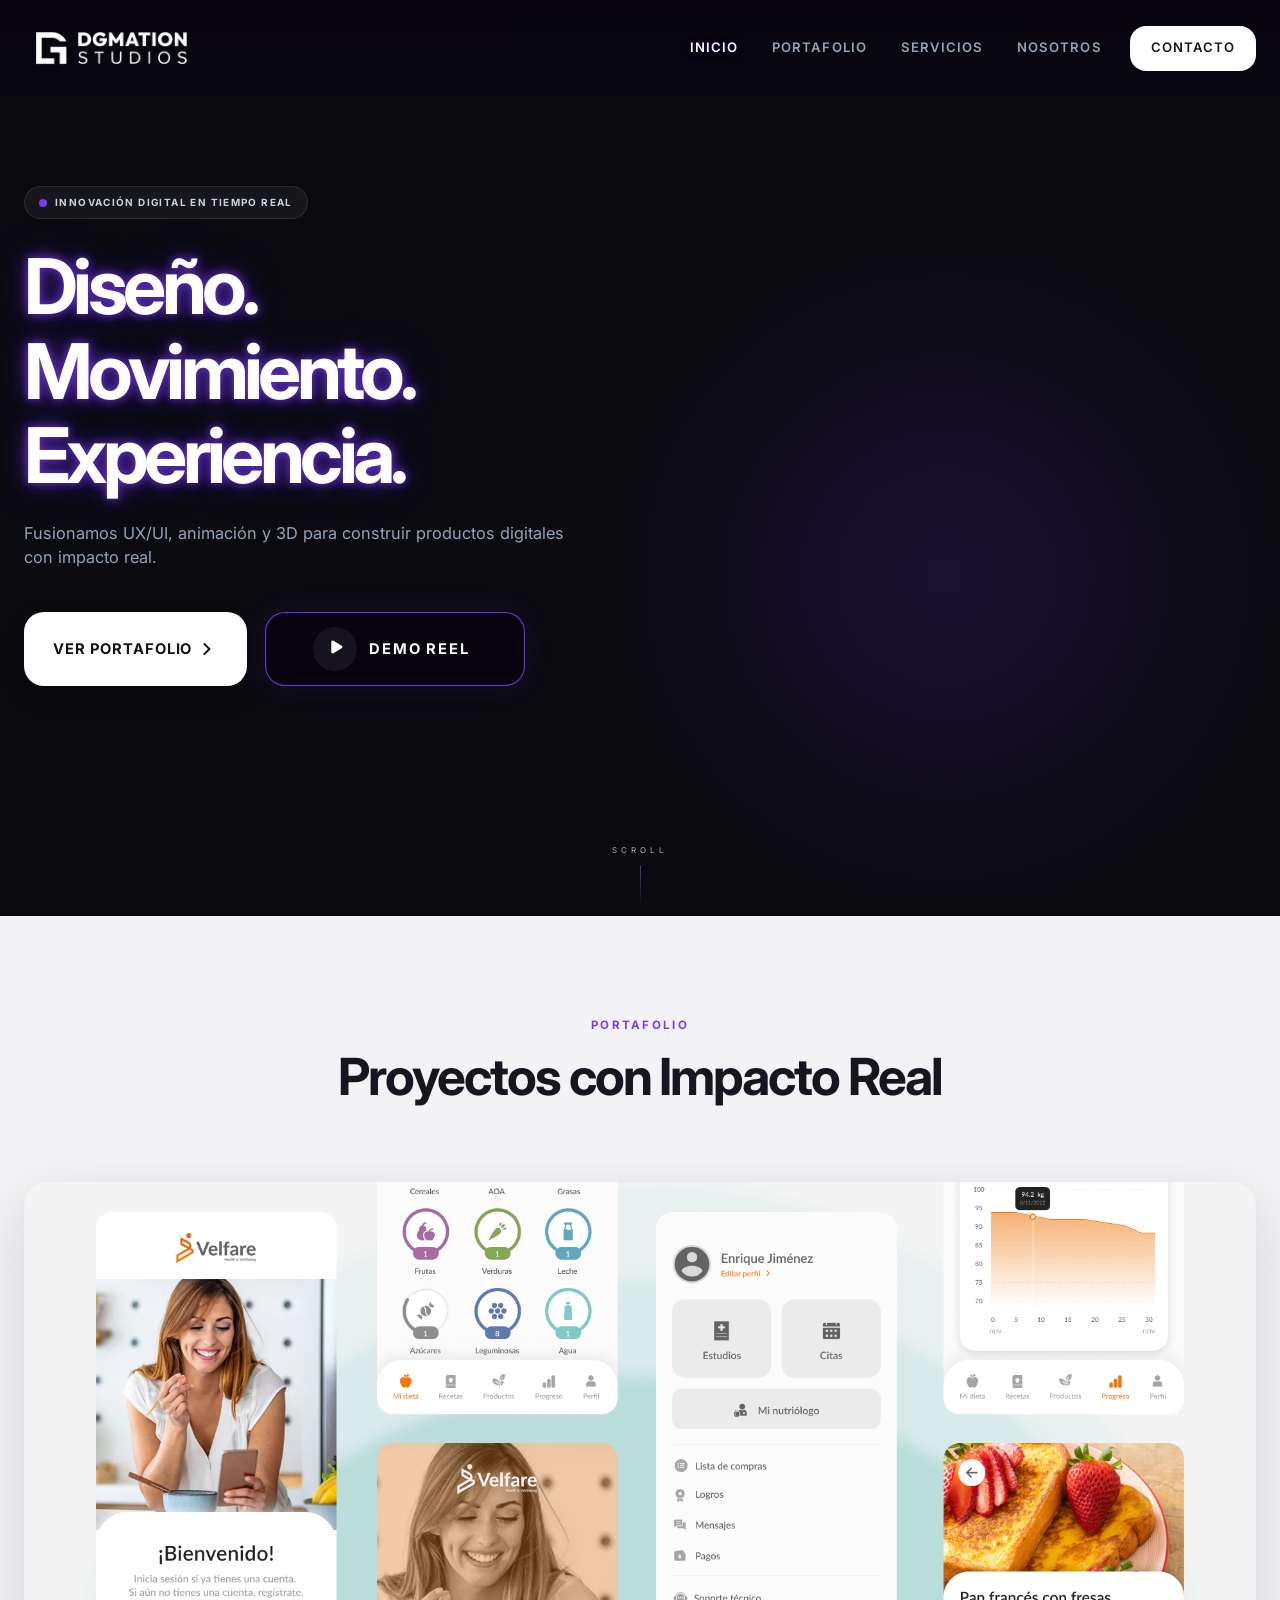
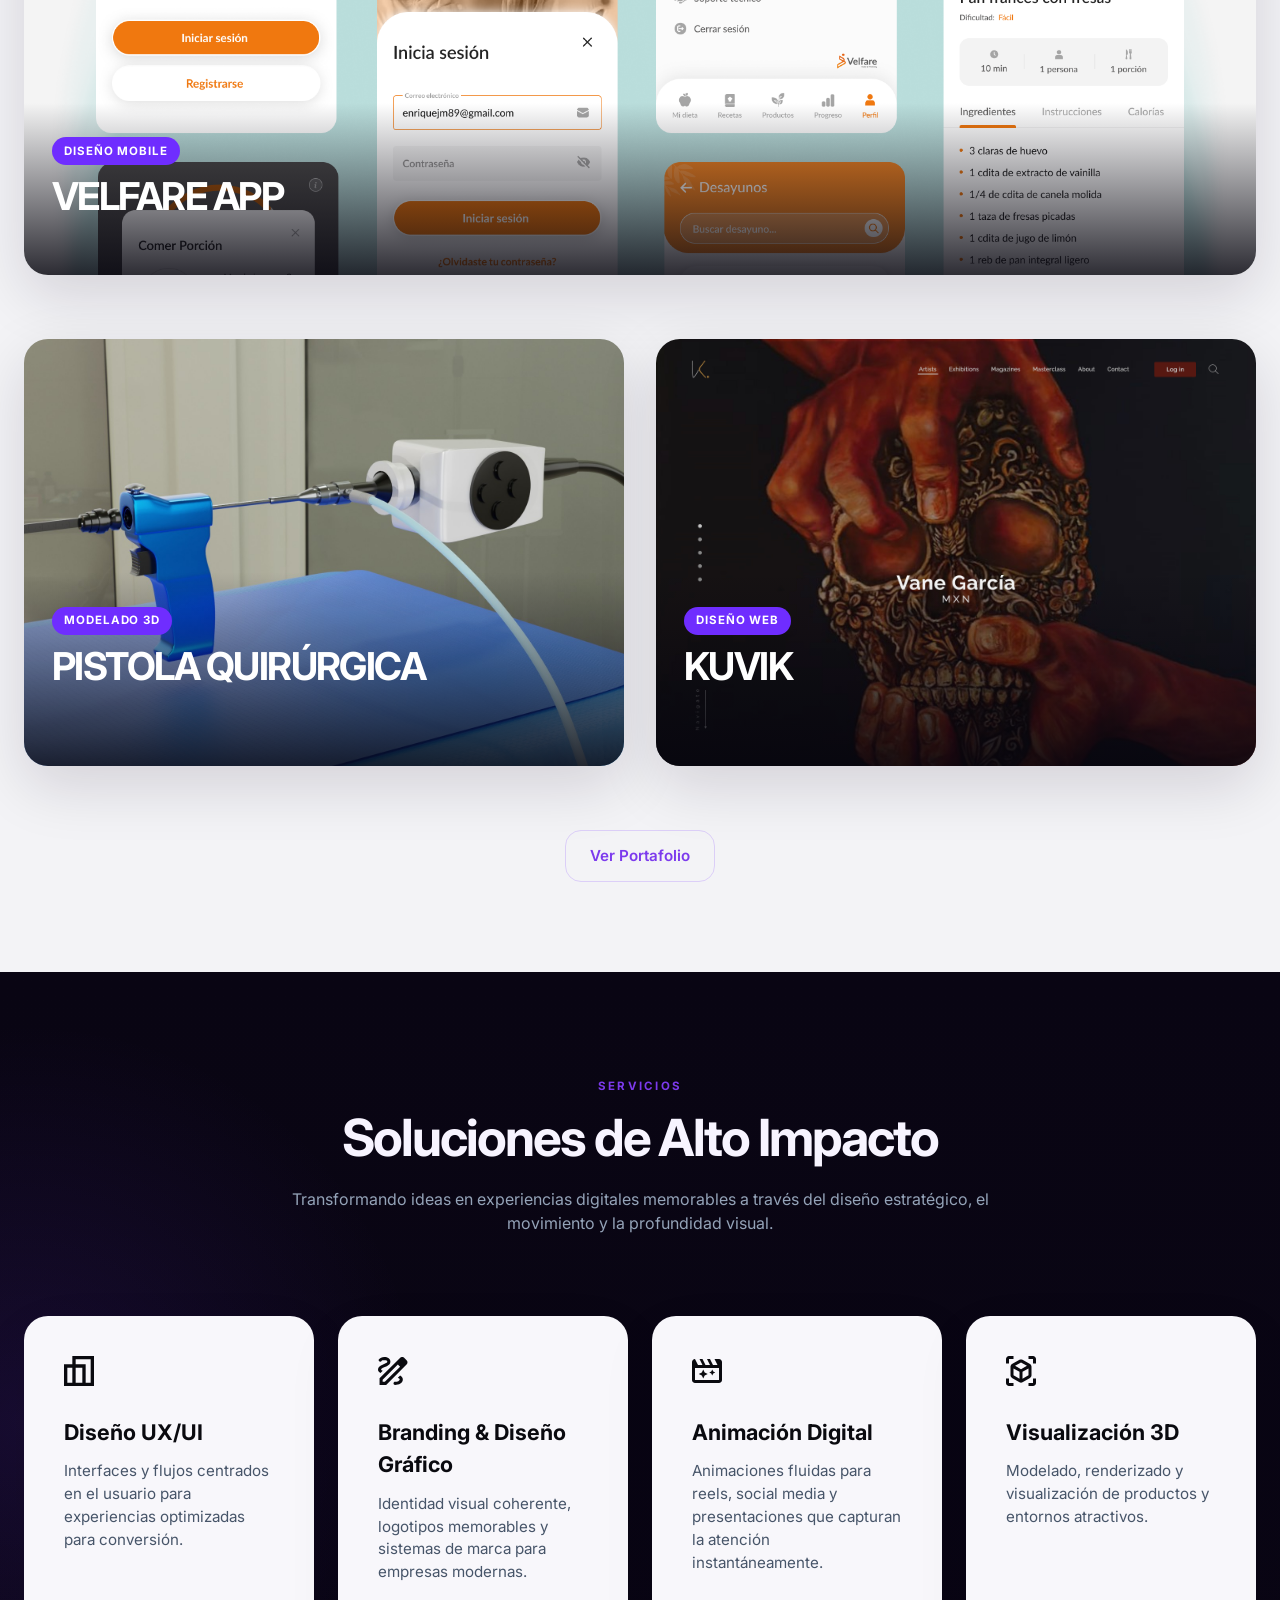
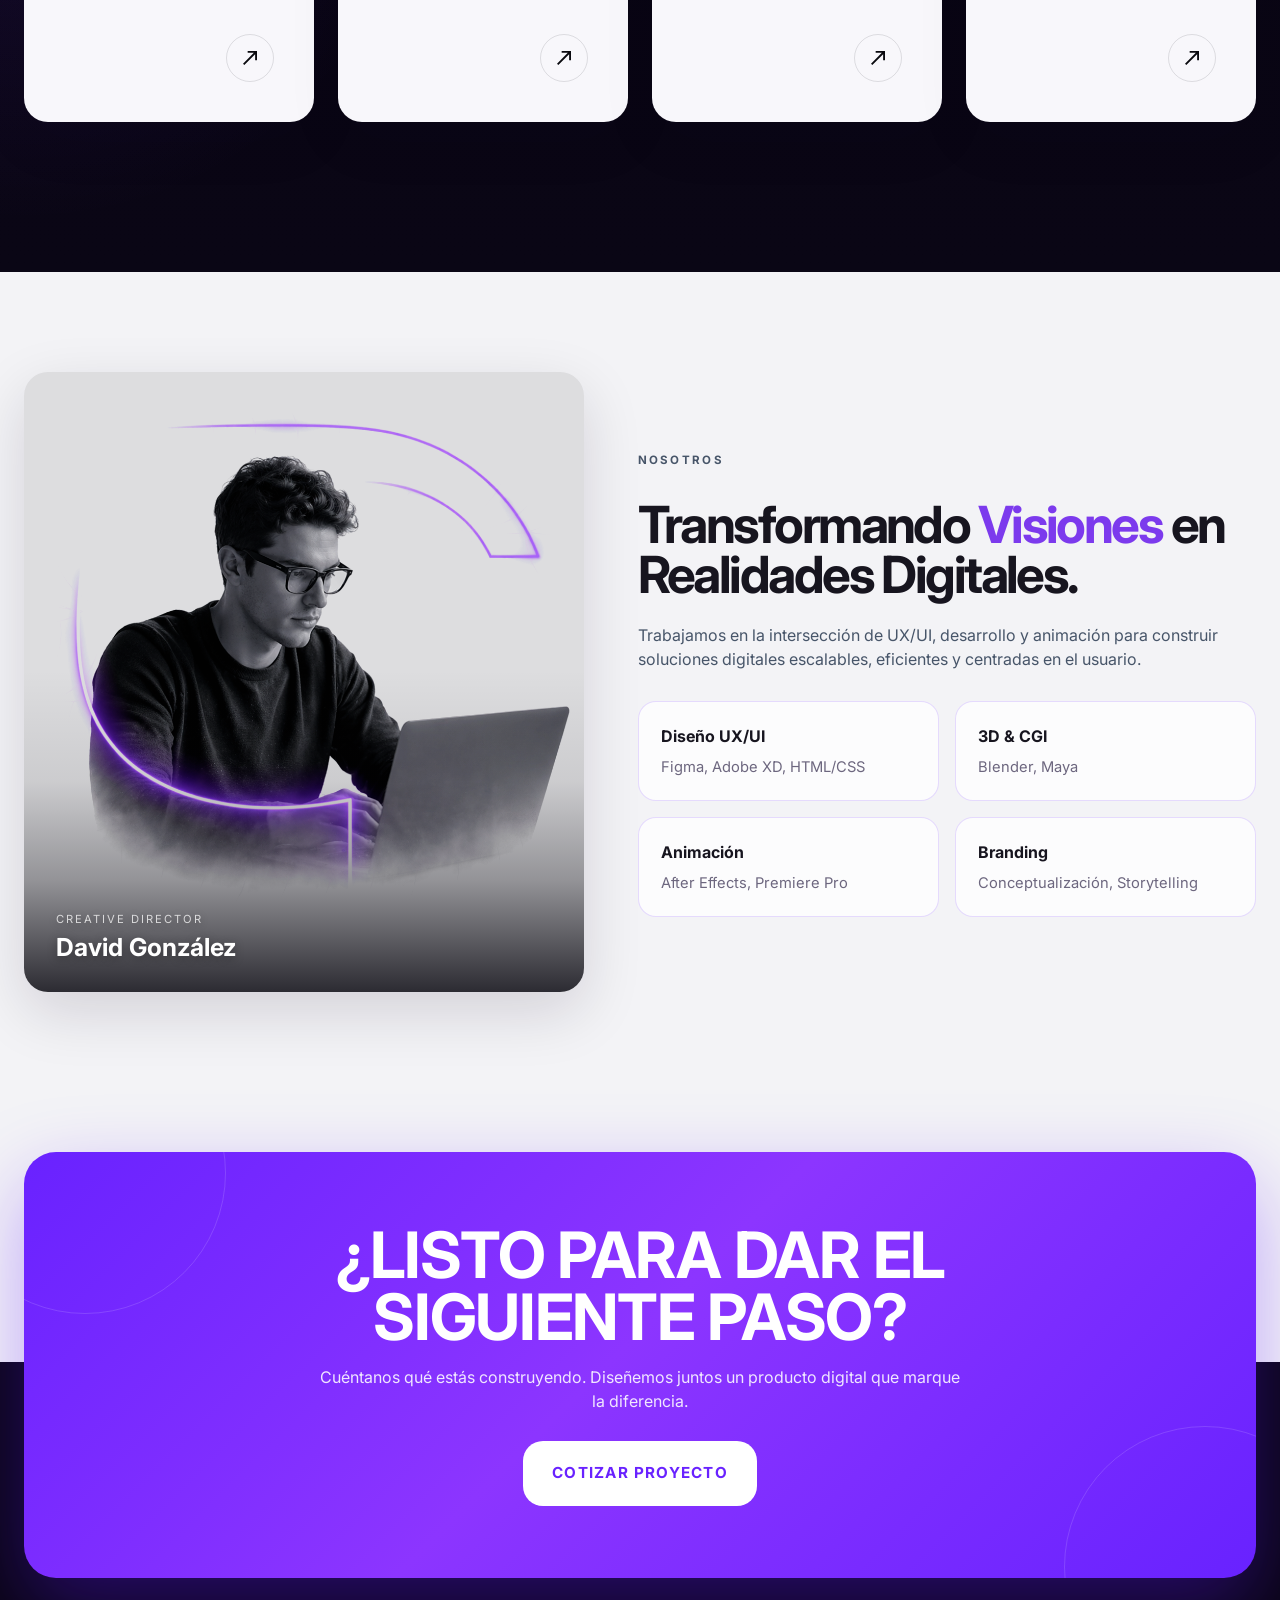
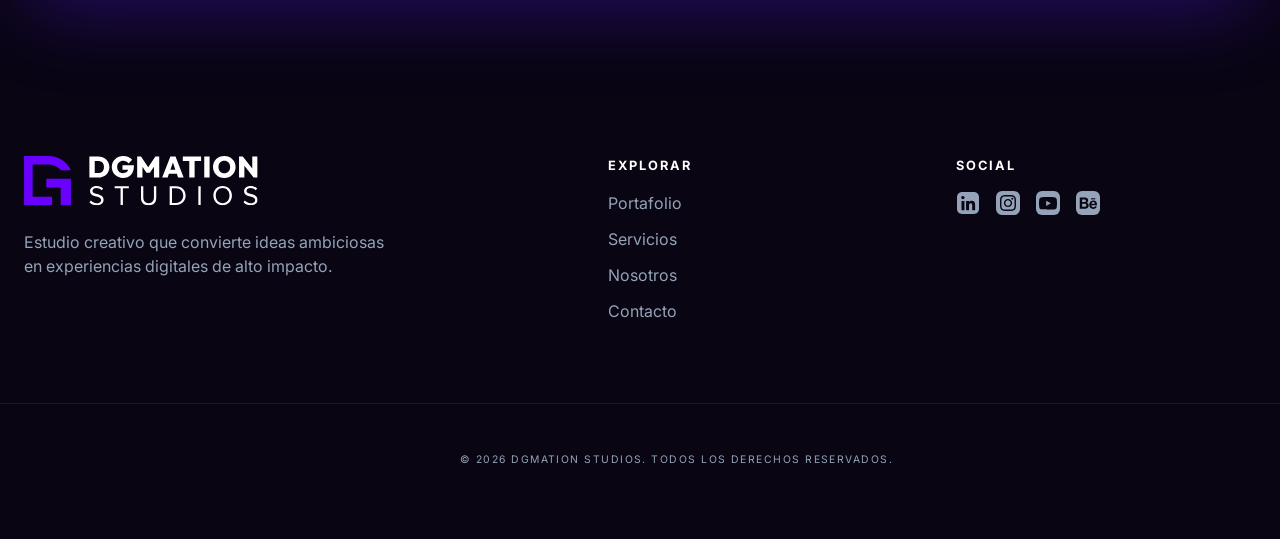
==== index.html @ b5212ab1 "feat: contact modal UI first version" ====
<!doctype html>
<html lang="es">
  <head>
    <meta charset="UTF-8" />
    <meta name="viewport" content="width=device-width, initial-scale=1.0" />
    <title>DGMATION STUDIOS | UX/UI, 3D & Experiencias Digitales</title>

    <meta
      name="description"
      content="Estudio creativo especializado en UX/UI, animación y 3D. Creamos experiencias digitales con impacto real."
    />

    <meta property="og:title" content="DGMATION STUDIOS" />
    <meta
      property="og:description"
      content="Diseño UX/UI, animación y 3D para productos digitales."
    />
    <meta
      property="og:image"
      content="https://dgmation.design/assets/images/preview.jpg"
    />
    <meta property="og:url" content="https://dgmation.design" />
    <meta property="og:type" content="website" />
    <link rel="preconnect" href="https://fonts.googleapis.com" />
    <link rel="preconnect" href="https://fonts.gstatic.com" crossorigin />
    <link
      href="https://fonts.googleapis.com/css2?family=Inter:wght@400;500;600;700;800&display=swap"
      rel="stylesheet"
    />
    <link rel="icon" type="image/png" href="/assets/images/favicon.png" />
    <link rel="stylesheet" href="css/styles.css" />
  </head>
  <body>
    <header class="header">
      <div class="container navbar">
        <a href="index.html#hero" class="logo">
          <img src="assets/images/logo-white.png" alt="Logo dgmationstudios" />
        </a>

        <button
          class="menu-toggle"
          type="button"
          aria-label="Abrir menú"
          aria-expanded="false"
          aria-controls="mobile-menu"
        >
          <span></span>
          <span></span>
          <span></span>
        </button>

        <div class="nav-group" id="mobile-menu">
          <nav class="nav">
            <a href="index.html#hero" aria-current="page">Inicio</a>
            <a href="portfolio.html">Portafolio</a>
            <a href="index.html#services">Servicios</a>
            <a href="index.html#about">Nosotros</a>
          </nav>

          <a href="#contactModal" class="btn btn-light nav-contact js-open-contact">Contacto</a>
        </div>
      </div>
    </header>

    <main>
      <section class="hero" id="hero">
        <div class="container hero-grid">
          <div class="hero-content">
            <p class="eyebrow">Innovación digital en tiempo real</p>
            <h1 class="hero-title">
              <span class="hero-title-line">Diseño.</span>
              <span class="hero-title-line">Movimiento.</span>
              <span class="hero-title-line">Experiencia.</span>
            </h1>
            <p class="hero-description">
              Fusionamos UX/UI, animación y 3D para construir productos
              digitales con impacto real.
            </p>

            <div class="hero-actions">
              <a href="portfolio.html" class="btn hero-btn hero-btn-primary">
                <span class="hero-btn-text">Ver Portafolio</span>
                <span class="hero-btn-icon hero-btn-arrow" aria-hidden="true">
                  <svg xmlns="http://www.w3.org/2000/svg" width="24" height="24" viewBox="0 0 24 24" fill="none">
                    <path fill-rule="evenodd" clip-rule="evenodd" d="M16.1569 12.711L10.4999 18.368L9.08594 16.954L14.0359 12.004L9.08594 7.05401L10.4999 5.64001L16.1569 11.297C16.3444 11.4845 16.4497 11.7389 16.4497 12.004C16.4497 12.2692 16.3444 12.5235 16.1569 12.711Z" fill="black"/>
                  </svg>
                </span>
                <!--<span class="hero-btn-icon hero-btn-arrow" aria-hidden="true">
                  <svg xmlns="http://www.w3.org/2000/svg" width="14" height="14" viewBox="0 0 14 14" fill="none">
                    <path d="M10.1458 7.5H0V5.83333H10.1458L5.47917 1.16667L6.66667 0L13.3333 6.66667L6.66667 13.3333L5.47917 12.1667L10.1458 7.5Z" fill="#0C0819"/>
                  </svg>
                </span>-->
              </a>

              <a
                href="#showreel"
                class="btn hero-btn hero-btn-showreel"
                id="openShowreel"
              >
                <span class="hero-btn-play" aria-hidden="true">
                  <span class="play-icon">
                    <svg
                      xmlns="http://www.w3.org/2000/svg"
                      width="20"
                      height="20"
                      viewBox="0 0 20 20"
                      fill="none"
                    >
                      <path
                        d="M6.66675 5L15.0001 10L6.66675 15V5Z"
                        fill="white"
                        stroke="white"
                        stroke-width="2.78662"
                        stroke-linecap="round"
                        stroke-linejoin="round"
                      />
                    </svg>
                  </span>
                </span>
                <span class="hero-btn-text">Demo Reel</span>
              </a>
            </div>
          </div>

          <div class="hero-visual">
            <div class="hero-media-frame">
              <video
                class="hero-video"
                autoplay
                muted
                loop
                playsinline
                preload="metadata"
              >
                <source src="assets/videos/hero_video.mp4" type="video/mp4" />
                Tu navegador no soporta video HTML5.
              </video>
            </div>
          </div>
        </div>
        <div class="hero-scroll">
          <span class="hero-scroll-text">Scroll</span>
          <span class="hero-scroll-line"></span>
        </div>
      </section>

      <section class="portfolio" id="portfolio">
        <div class="container">
          <div class="section-heading section-heading-center">
            <p class="section-label">Portafolio</p>
            <h2>Proyectos con Impacto Real</h2>
          </div>

          <div class="portfolio-grid">
            <article class="project-card project-card-large">
              <img
                src="assets/images/velfare-image.png"
                alt="Rediseño de portal corporativo"
              />
              <div class="project-overlay">
                <p class="project-tag">Diseño Mobile</p>
                <h3>Velfare App</h3>
                <p class="project-description">
                  Aplicación enfocada en nutrición personalizada con experiencia
                  intuitiva y visual.
                </p>
              </div>
            </article>

            <article class="project-card">
              <img
                src="assets/images/pistola-image.jpg"
                alt="Identity Luxury Apps"
              />
              <div class="project-overlay">
                <p class="project-tag">Modelado 3D</p>
                <h3>Pistola Quirúrgica</h3>
                <p class="project-description">
                  Modelado 3D de dispositivo médico orientado a simulación,
                  visualización y comunicación técnica dentro del sector salud.
                </p>
              </div>
            </article>

            <article class="project-card">
              <img
                src="assets/images/kuvik-image.jpg"
                alt="SaaS Dashboard V2"
              />
              <div class="project-overlay">
                <p class="project-tag">Diseño Web</p>
                <h3>Kuvik</h3>
                <p class="project-description">
                  Sitio web diseñado para exhibir y comercializar arte digital,
                  con una experiencia enfocada en la exploración visual.
                </p>
              </div>
            </article>
          </div>

          <div class="section-cta">
            <a href="portfolio.html" class="btn btn-outline-light">Ver Portafolio</a>
          </div>
        </div>
      </section>

      <section class="services" id="services">
        <div class="container">
          <div class="section-heading section-heading-center services-heading">
            <p class="section-label">Servicios</p>
            <h2>Soluciones de Alto Impacto</h2>
            <p>
              Transformando ideas en experiencias digitales memorables a través
              del diseño estratégico, el movimiento y la profundidad visual.
            </p>
          </div>

          <div class="services-grid">
            <article class="service-card">
              <div class="service-icon">
                <svg
                  xmlns="http://www.w3.org/2000/svg"
                  width="27"
                  height="27"
                  viewBox="0 0 27 27"
                  fill="none"
                >
                  <path
                    d="M0 27V7.5H7.5V0H27V27H0V27M19.5 24H24V3H10.5V7.5H19.5V24V24M10.5 24H16.5V10.5H10.5V24V24M3 24H7.5V10.5H3V24V24M19.5 7.5V7.5V7.5V7.5V10.5V10.5V10.5V10.5V10.5V10.5V10.5V10.5V7.5V7.5V7.5V7.5M7.5 10.5V10.5V10.5V10.5V10.5V10.5M16.5 10.5V10.5V10.5V10.5V10.5V10.5M19.5 7.5V7.5V7.5V7.5V7.5V7.5V7.5V7.5"
                    fill="#0A0A0F"
                  />
                </svg>
              </div>
              <h3>Diseño UX/UI</h3>
              <p>
                Interfaces y flujos centrados en el usuario para experiencias
                optimizadas para conversión.
              </p>
              <a href="#contactModal" class="service-link js-open-contact" aria-label="Cotizar este servicio">
                <svg
                  xmlns="http://www.w3.org/2000/svg"
                  width="14"
                  height="14"
                  viewBox="0 0 15 15"
                  fill="none"
                >
                  <path
                    d="M1.4 15L0 13.6L11.6 2H5V0H15V10H13V3.4L1.4 15Z"
                    fill="#0A0A0F"
                  />
                </svg>
              </a>
            </article>

            <article class="service-card">
              <div class="service-icon">
                <svg
                  xmlns="http://www.w3.org/2000/svg"
                  width="28"
                  height="26"
                  viewBox="0 0 29 27"
                  fill="none"
                >
                  <path
                    d="M1.5 27V20.625L21.2625 0.9C21.5625 0.6 21.9 0.375 22.275 0.225C22.65 0.075 23.025 0 23.4 0C23.8 0 24.1813 0.075 24.5438 0.225C24.9063 0.375 25.225 0.6 25.5 0.9L27.6 3C27.9 3.275 28.125 3.59375 28.275 3.95625C28.425 4.31875 28.5 4.7 28.5 5.1C28.5 5.475 28.425 5.85 28.275 6.225C28.125 6.6 27.9 6.9375 27.6 7.2375L7.875 27H1.5V27M4.5 24H6.6L21.3375 9.3L20.2875 8.2125L19.2 7.1625L4.5 21.9V24V24M25.5 5.1375V5.1375L23.3625 3V3L25.5 5.1375V5.1375M20.2875 8.2125L19.2 7.1625V7.1625L21.3375 9.3V9.3L20.2875 8.2125V8.2125M16.5 27C18.35 27 20.0625 26.5375 21.6375 25.6125C23.2125 24.6875 24 23.4 24 21.75C24 20.85 23.7625 20.075 23.2875 19.425C22.8125 18.775 22.175 18.2125 21.375 17.7375L19.1625 19.95C19.7375 20.2 20.1875 20.475 20.5125 20.775C20.8375 21.075 21 21.4 21 21.75C21 22.325 20.5438 22.8437 19.6313 23.3062C18.7188 23.7687 17.675 24 16.5 24C16.075 24 15.7187 24.1437 15.4312 24.4312C15.1437 24.7187 15 25.075 15 25.5C15 25.925 15.1437 26.2813 15.4312 26.5688C15.7187 26.8563 16.075 27 16.5 27V27M2.3625 15.525L4.6125 13.275C4.1125 13.075 3.71875 12.8688 3.43125 12.6562C3.14375 12.4437 3 12.225 3 12C3 11.7 3.225 11.4 3.675 11.1C4.125 10.8 5.075 10.3375 6.525 9.7125C8.725 8.7625 10.1875 7.9 10.9125 7.125C11.6375 6.35 12 5.475 12 4.5C12 3.125 11.45 2.03125 10.35 1.21875C9.25 0.40625 7.8 0 6 0C4.875 0 3.86875 0.2 2.98125 0.6C2.09375 1 1.4125 1.4875 0.9375 2.0625C0.6625 2.3875 0.55 2.75 0.6 3.15C0.65 3.55 0.8375 3.875 1.1625 4.125C1.4875 4.4 1.85 4.5125 2.25 4.4625C2.65 4.4125 2.9875 4.25 3.2625 3.975C3.6125 3.625 4 3.375 4.425 3.225C4.85 3.075 5.375 3 6 3C7.025 3 7.78125 3.15 8.26875 3.45C8.75625 3.75 9 4.1 9 4.5C9 4.85 8.78125 5.16875 8.34375 5.45625C7.90625 5.74375 6.9 6.25 5.325 6.975C3.325 7.85 1.9375 8.64375 1.1625 9.35625C0.3875 10.0687 0 10.95 0 12C0 12.8 0.2125 13.4812 0.6375 14.0437C1.0625 14.6062 1.6375 15.1 2.3625 15.525V15.525"
                    fill="#0A0A0F"
                  />
                </svg>
              </div>
              <h3>Branding & Diseño Gráfico</h3>
              <p>
                Identidad visual coherente, logotipos memorables y sistemas de
                marca para empresas modernas.
              </p>
              <a href="#contactModal" class="service-link js-open-contact" aria-label="Cotizar este servicio">
                <svg
                  xmlns="http://www.w3.org/2000/svg"
                  width="14"
                  height="14"
                  viewBox="0 0 15 15"
                  fill="none"
                >
                  <path
                    d="M1.4 15L0 13.6L11.6 2H5V0H15V10H13V3.4L1.4 15Z"
                    fill="#0A0A0F"
                  />
                </svg>
              </a>
            </article>

            <article class="service-card">
              <div class="service-icon">
                <svg
                  xmlns="http://www.w3.org/2000/svg"
                  width="30"
                  height="24"
                  viewBox="0 0 30 24"
                  fill="none"
                >
                  <path
                    d="M11.25 10.5L9.825 13.575L6.75 15L9.825 16.425L11.25 19.5L12.675 16.425L15.75 15L12.675 13.575L11.25 10.5V10.5M20.25 10.5L19.275 12.525L17.25 13.5L19.275 14.475L20.25 16.5L21.225 14.475L23.25 13.5L21.225 12.525L20.25 10.5V10.5M3 0L6 6H10.5L7.5 0H10.5L13.5 6H18L15 0H18L21 6H25.5L22.5 0H27C27.825 0 28.5312 0.29375 29.1187 0.88125C29.7062 1.46875 30 2.175 30 3V21C30 21.825 29.7062 22.5312 29.1187 23.1187C28.5312 23.7062 27.825 24 27 24H3C2.175 24 1.46875 23.7062 0.88125 23.1187C0.29375 22.5312 0 21.825 0 21V3C0 2.175 0.29375 1.46875 0.88125 0.88125C1.46875 0.29375 2.175 0 3 0V0V0M3 9V21V21V21H27V21V21V9H3V9M3 9V9V21V21V21V21V21V21V9V9"
                    fill="#0A0A0F"
                  />
                </svg>
              </div>
              <h3>Animación Digital</h3>
              <p>
                Animaciones fluidas para reels, social media y presentaciones
                que capturan la atención instantáneamente.
              </p>
              <a href="#contactModal" class="service-link js-open-contact" aria-label="Cotizar este servicio">
                <svg
                  xmlns="http://www.w3.org/2000/svg"
                  width="14"
                  height="14"
                  viewBox="0 0 15 15"
                  fill="none"
                >
                  <path
                    d="M1.4 15L0 13.6L11.6 2H5V0H15V10H13V3.4L1.4 15Z"
                    fill="#0A0A0F"
                  />
                </svg>
              </a>
            </article>

            <article class="service-card">
              <div class="service-icon">
                <svg
                  xmlns="http://www.w3.org/2000/svg"
                  width="30"
                  height="30"
                  viewBox="0 0 30 30"
                  fill="none"
                >
                  <path
                    d="M13.5 26.2125L6 21.9C5.525 21.625 5.15625 21.2625 4.89375 20.8125C4.63125 20.3625 4.5 19.8625 4.5 19.3125V10.6875C4.5 10.1375 4.63125 9.6375 4.89375 9.1875C5.15625 8.7375 5.525 8.375 6 8.1L13.5 3.7875C13.975 3.5125 14.475 3.375 15 3.375C15.525 3.375 16.025 3.5125 16.5 3.7875L24 8.1C24.475 8.375 24.8438 8.7375 25.1063 9.1875C25.3688 9.6375 25.5 10.1375 25.5 10.6875V19.3125C25.5 19.8625 25.3688 20.3625 25.1063 20.8125C24.8438 21.2625 24.475 21.625 24 21.9L16.5 26.2125C16.025 26.4875 15.525 26.625 15 26.625C14.475 26.625 13.975 26.4875 13.5 26.2125V26.2125M13.5 22.7625V15.8625L7.5 12.375V19.3125V19.3125V19.3125L13.5 22.7625V22.7625M16.5 22.7625L22.5 19.3125V19.3125V19.3125V12.375L16.5 15.8625V22.7625V22.7625M0 7.5V3C0 2.175 0.29375 1.46875 0.88125 0.88125C1.46875 0.29375 2.175 0 3 0H7.5V3H3V3V3V7.5H0V7.5M7.5 30H3C2.175 30 1.46875 29.7062 0.88125 29.1187C0.29375 28.5312 0 27.825 0 27V22.5H3V27V27V27H7.5V30V30M22.5 30V27H27V27V27V22.5H30V27C30 27.825 29.7062 28.5312 29.1187 29.1187C28.5312 29.7062 27.825 30 27 30H22.5V30M27 7.5V3V3V3H22.5V0H27C27.825 0 28.5312 0.29375 29.1187 0.88125C29.7062 1.46875 30 2.175 30 3V7.5H27V7.5M15 13.275L20.925 9.7875L15 6.375V6.375V6.375L9.075 9.7875L15 13.275V13.275M15 14.9625V14.9625V14.9625V14.9625V14.9625V14.9625V14.9625V14.9625V14.9625V14.9625V14.9625V14.9625V14.9625V14.9625M15 13.275V13.275V13.275V13.275V13.275V13.275M16.5 15.8625V15.8625V15.8625V15.8625V15.8625V15.8625M13.5 15.8625V15.8625V15.8625V15.8625V15.8625V15.8625"
                    fill="#0A0A0F"
                  />
                </svg>
              </div>
              <h3>Visualización 3D</h3>
              <p>
                Modelado, renderizado y visualización de productos y entornos
                atractivos.
              </p>
              <a href="#contactModal" class="service-link js-open-contact" aria-label="Cotizar este servicio">
                <svg
                  xmlns="http://www.w3.org/2000/svg"
                  width="14"
                  height="14"
                  viewBox="0 0 15 15"
                  fill="none"
                >
                  <path
                    d="M1.4 15L0 13.6L11.6 2H5V0H15V10H13V3.4L1.4 15Z"
                    fill="#0A0A0F"
                  />
                </svg>
              </a>
            </article>
          </div>

          <!--  
          <div class="section-cta">
            <a href="#contact" class="btn btn-outline">Hablemos de tu proyecto</a>
          </div>
          -->
        </div>
      </section>

      <section class="about" id="about">
        <div class="container about-grid">
          <article class="profile-card">
            <img
              src="assets/images/nosotros-section-dg.png"
              alt="Retrato de David González"
            />
            <div class="profile-info">
              <p class="profile-role">Creative Director</p>
              <h2>David González</h2>
            </div>
          </article>

          <div class="about-content">
            <p class="section-label">Nosotros</p>
            <h2>
              Transformando <span>Visiones</span> en<br />
              Realidades Digitales.
            </h2>
            <p>
              Trabajamos en la intersección de UX/UI, desarrollo y animación
              para construir soluciones digitales escalables, eficientes y
              centradas en el usuario.
            </p>

            <div class="skills-grid">
              <article class="skill-card">
                <h3>Diseño UX/UI</h3>
                <p>Figma, Adobe XD, HTML/CSS</p>
              </article>

              <article class="skill-card">
                <h3>3D & CGI</h3>
                <p>Blender, Maya</p>
              </article>

              <article class="skill-card">
                <h3>Animación</h3>
                <p>After Effects, Premiere Pro</p>
              </article>

              <article class="skill-card">
                <h3>Branding</h3>
                <p>Conceptualización, Storytelling</p>
              </article>
            </div>
          </div>
        </div>
      </section>

      <section class="cta-banner" id="contact">
        <div class="container">
          <div class="cta-box">
            <h2>¿LISTO PARA DAR EL SIGUIENTE PASO?</h2>
            <p>
              Cuéntanos qué estás construyendo. Diseñemos juntos un producto digital que marque la diferencia.
            </p>
            <a
              href="#contactModal"
              class="btn btn-light cta-contact js-open-contact"
              >Cotizar Proyecto
              </a
            >
          </div>
        </div>
      </section>
    </main>

    <footer class="footer">
      <div class="container footer-grid">
        <div>
          <a href="index.html#hero" class="logo footer-logo">
            <img
              src="assets/images/logo-purple-white.svg"
              alt="Logo dgmationstudios"
            />
          </a>
          <p>
            Estudio creativo que convierte ideas ambiciosas en experiencias digitales de alto impacto.
          </p>
        </div>

        <div>
          <h3>Explorar</h3>
          <ul>
            <li><a href="portfolio.html">Portafolio</a></li>
            <li><a href="index.html#services">Servicios</a></li>
            <li><a href="index.html#about">Nosotros</a></li>
            <li><a href="#contactModal" class="js-open-contact">Contacto</a></li>
          </ul>
        </div>

        <div>
          <h3>Social</h3>
          <ul class="footer-social">
            <li>
              <a href="#" class="social-link social-linkedin"
                ><svg
                  xmlns="http://www.w3.org/2000/svg"
                  width="24"
                  height="24"
                  viewBox="0 0 24 24"
                  fill="none"
                >
                  <path
                    d="M17.9829 1H6.01713C4.6865 1 3.41038 1.52859 2.46948 2.46948C1.52859 3.41038 1 4.6865 1 6.01713V17.9829C1 19.3135 1.52859 20.5896 2.46948 21.5305C3.41038 22.4714 4.6865 23 6.01713 23H17.9829C19.3135 23 20.5896 22.4714 21.5305 21.5305C22.4714 20.5896 23 19.3135 23 17.9829V6.01713C23 4.6865 22.4714 3.41038 21.5305 2.46948C20.5896 1.52859 19.3135 1 17.9829 1ZM8.43826 18.7602C8.44179 18.8216 8.43274 18.8831 8.41165 18.9409C8.39056 18.9987 8.35788 19.0515 8.31562 19.0962C8.27335 19.1409 8.2224 19.1765 8.16588 19.2008C8.10937 19.2251 8.04849 19.2375 7.98697 19.2374H5.97877C5.85766 19.2345 5.74255 19.1841 5.65817 19.0972C5.57378 19.0103 5.52686 18.8938 5.52749 18.7726V10.4205C5.52583 10.3602 5.53628 10.3002 5.55821 10.244C5.58015 10.1878 5.61312 10.1366 5.6552 10.0934C5.69727 10.0501 5.74758 10.0158 5.80316 9.99232C5.85873 9.96887 5.91845 9.9568 5.97877 9.95682H7.98697C8.0473 9.9568 8.10701 9.96887 8.16259 9.99232C8.21817 10.0158 8.26848 10.0501 8.31055 10.0934C8.35262 10.1366 8.3856 10.1878 8.40753 10.244C8.42947 10.3002 8.43992 10.3602 8.43826 10.4205V18.7602ZM6.94564 8.20021C6.72822 8.19858 6.51325 8.15414 6.313 8.06943C6.11275 7.98472 5.93115 7.8614 5.77856 7.7065C5.62597 7.55161 5.50539 7.36818 5.42369 7.16669C5.34199 6.96519 5.30078 6.74958 5.30241 6.53215C5.30404 6.31473 5.34848 6.09976 5.43319 5.89951C5.5179 5.69926 5.64122 5.51766 5.79611 5.36507C5.951 5.21249 6.13444 5.0919 6.33593 5.0102C6.53743 4.9285 6.75304 4.88729 6.97046 4.88892C7.40202 4.90296 7.81101 5.08509 8.11016 5.39645C8.40931 5.70782 8.57493 6.12377 8.5717 6.55554C8.56846 6.98731 8.39661 7.40073 8.09282 7.70757C7.78903 8.01441 7.37736 8.19039 6.94564 8.19795M19.1494 18.7467C19.1489 18.8607 19.1042 18.97 19.0246 19.0517C18.9451 19.1333 18.8369 19.1809 18.723 19.1844H16.6031C16.4889 19.1809 16.3806 19.1331 16.3011 19.0513C16.2215 18.9694 16.1769 18.8597 16.1766 18.7455V14.8826C16.1766 14.3061 16.3526 12.3746 14.6468 12.3746C13.3166 12.3746 13.0537 13.7284 13.003 14.3309V18.8335C13.003 18.9479 12.9585 19.0578 12.8789 19.14C12.7993 19.2221 12.6908 19.27 12.5765 19.2735H10.5198C10.4033 19.2732 10.2917 19.2268 10.2094 19.1443C10.1271 19.0618 10.0809 18.95 10.0809 18.8335V10.3799C10.0844 10.2656 10.1323 10.1571 10.2145 10.0775C10.2966 9.99788 10.4065 9.95338 10.5209 9.95344H12.5765C12.6909 9.95338 12.8008 9.99788 12.883 10.0775C12.9651 10.1571 13.013 10.2656 13.0165 10.3799V11.1076C13.3167 10.6683 13.731 10.3193 14.215 10.0982C14.6989 9.8771 15.234 9.79233 15.7626 9.85303C19.1867 9.85303 19.1743 13.0515 19.1743 14.8702L19.1494 18.7467Z"
                    fill="#94A3B8"
                  />
                </svg>
              </a>
            </li>
            <li>
              <a href="#" class="social-link social-instagram"
                ><svg
                  xmlns="http://www.w3.org/2000/svg"
                  width="24"
                  height="24"
                  viewBox="0 0 24 24"
                  fill="none"
                >
                  <rect width="24" height="24" rx="6" fill="#94A3B8" />
                  <path
                    d="M8.68614 4.05595C7.83487 4.09612 7.25354 4.23197 6.74534 4.43167C6.21938 4.63664 5.77358 4.9117 5.33002 5.35686C4.88647 5.80202 4.61333 6.24813 4.40979 6.7749C4.21281 7.28422 4.07936 7.86602 4.04176 8.71777C4.00416 9.56952 3.99584 9.8433 4 12.016C4.00416 14.1886 4.01376 14.461 4.05504 15.3145C4.09568 16.1656 4.23106 16.7467 4.43075 17.2551C4.63605 17.7811 4.91079 18.2267 5.35611 18.6704C5.80142 19.1141 6.24722 19.3866 6.77526 19.5905C7.2841 19.7872 7.86607 19.9212 8.71766 19.9585C9.56925 19.9958 9.84335 20.0044 12.0154 20.0003C14.1874 19.9961 14.4608 19.9865 15.3142 19.946C16.1675 19.9056 16.7457 19.7692 17.2542 19.5705C17.7802 19.3647 18.2261 19.0905 18.6695 18.645C19.1129 18.1995 19.3859 17.7531 19.5893 17.226C19.7864 16.7171 19.9203 16.1352 19.9573 15.2842C19.9946 14.4302 20.0034 14.1576 19.9992 11.9852C19.9951 9.8129 19.9853 9.54056 19.9448 8.68737C19.9043 7.83418 19.7688 7.25477 19.5693 6.74609C19.3636 6.22013 19.0892 5.77481 18.6441 5.33078C18.1989 4.88674 17.7522 4.61392 17.2252 4.41102C16.7161 4.21405 16.1344 4.0798 15.2828 4.04299C14.4312 4.00619 14.1571 3.99675 11.9843 4.00091C9.81151 4.00507 9.53949 4.01435 8.68614 4.05595ZM8.77958 18.5192C7.99952 18.4853 7.57597 18.3557 7.2937 18.2472C6.91991 18.1032 6.65365 17.9291 6.37235 17.6505C6.09105 17.3719 5.91823 17.1047 5.7723 16.7317C5.66269 16.4494 5.53068 16.0264 5.4942 15.2463C5.45451 14.4032 5.44619 14.1501 5.44155 12.014C5.43691 9.87803 5.44507 9.62521 5.48204 8.78178C5.51532 8.00236 5.64573 7.57832 5.75406 7.29622C5.89807 6.92195 6.07152 6.65617 6.35075 6.37502C6.62997 6.09388 6.89639 5.92075 7.2697 5.77481C7.55164 5.66473 7.97472 5.53383 8.75446 5.49671C9.59821 5.45671 9.85103 5.44871 11.9867 5.44407C14.1224 5.43943 14.3759 5.44743 15.2199 5.48455C15.9994 5.51847 16.4236 5.6476 16.7053 5.75657C17.0793 5.90058 17.3454 6.07356 17.6265 6.35326C17.9077 6.63296 18.081 6.89843 18.2269 7.27254C18.3372 7.55368 18.4681 7.97659 18.5049 8.75682C18.545 9.60056 18.5541 9.85355 18.558 11.9891C18.5618 14.1246 18.5543 14.3782 18.5173 15.2213C18.4833 16.0014 18.354 16.4251 18.2453 16.7077C18.1013 17.0813 17.9277 17.3478 17.6483 17.6287C17.3689 17.9097 17.1028 18.0829 16.7293 18.2288C16.4477 18.3387 16.0242 18.4699 15.2451 18.507C14.4013 18.5467 14.1485 18.5551 12.012 18.5597C9.87551 18.5643 9.62349 18.5557 8.77974 18.5192M15.3019 7.72457C15.3022 7.91447 15.3588 8.10001 15.4646 8.25773C15.5704 8.41544 15.7205 8.53824 15.8961 8.61061C16.0717 8.68297 16.2648 8.70164 16.4509 8.66426C16.6371 8.62688 16.808 8.53513 16.9421 8.4006C17.0761 8.26608 17.1672 8.09483 17.2039 7.90851C17.2406 7.72219 17.2212 7.52917 17.1482 7.35387C17.0752 7.17856 16.9519 7.02885 16.7938 6.92365C16.6357 6.81846 16.4499 6.76251 16.26 6.76289C16.0055 6.7634 15.7615 6.865 15.5818 7.04534C15.4021 7.22568 15.3014 7.47 15.3019 7.72457ZM7.89167 12.0086C7.89615 14.2776 9.73886 16.1128 12.0074 16.1085C14.2759 16.1041 16.1123 14.2616 16.108 11.9926C16.1037 9.72361 14.2605 7.88795 11.9917 7.89243C9.72286 7.89691 7.88735 9.73994 7.89167 12.0086ZM9.33275 12.0057C9.33171 11.4783 9.4871 10.9623 9.77928 10.5232C10.0715 10.084 10.4873 9.74136 10.9742 9.53854C11.4611 9.33572 11.9973 9.28185 12.5148 9.38373C13.0323 9.48561 13.508 9.73867 13.8818 10.1109C14.2555 10.4831 14.5104 10.9578 14.6143 11.475C14.7183 11.9921 14.6665 12.5284 14.4656 13.0162C14.2647 13.5039 13.9237 13.9211 13.4857 14.215C13.0477 14.5089 12.5324 14.6663 12.005 14.6674C11.6547 14.6681 11.3078 14.5998 10.9839 14.4665C10.6601 14.3331 10.3657 14.1372 10.1175 13.8901C9.86937 13.6429 9.67234 13.3493 9.53769 13.026C9.40304 12.7026 9.3334 12.356 9.33275 12.0057Z"
                    fill="#090513"
                  />
                </svg>
              </a>
            </li>
            <li>
              <a href="#" class="social-link social-youtube"
                ><svg
                  xmlns="http://www.w3.org/2000/svg"
                  width="24"
                  height="24"
                  viewBox="0 0 24 24"
                  fill="none"
                >
                  <rect width="24" height="24" rx="6" fill="#94A3B8" />
                  <path
                    d="M12.0003 18.6387C12.0336 18.6387 17.6335 18.6373 19.033 18.2612C19.8074 18.0534 20.4173 17.4419 20.6243 16.6652C20.9988 15.2633 21 12.3454 21 12.3196C21 12.3196 21.0004 9.38208 20.6243 7.97397C20.4173 7.19719 19.8074 6.58507 19.033 6.37739C17.6335 6.00119 12.0336 5.99993 12.0003 5.99992C12.0003 5.99992 6.37139 6.00008 4.96756 6.37739C4.19311 6.58501 3.58328 7.19711 3.37629 7.97397C3.00021 9.38205 3 12.3196 3 12.3196C3.00001 12.3453 3.00181 15.2633 3.37629 16.6652C3.58328 17.442 4.19314 18.0535 4.96756 18.2612C6.37132 18.6384 12.0003 18.6387 12.0003 18.6387ZM10.159 9.65194L14.8638 12.3196L10.159 14.9867V9.65194Z"
                    fill="#090513"
                  />
                </svg>
              </a>
            </li>
            <li>
              <a href="#" class="social-link social-behance"
                ><svg
                  xmlns="http://www.w3.org/2000/svg"
                  width="24"
                  height="24"
                  viewBox="0 0 24 24"
                  fill="none"
                >
                  <rect width="24" height="24" rx="6" fill="#94A3B8" />
                  <path
                    d="M8.75752 6.52916C9.2256 6.52916 9.69368 6.57381 10.1395 6.6631C10.5184 6.7524 10.875 6.90867 11.2094 7.13191C11.4991 7.35516 11.7443 7.64537 11.9003 7.98024C12.0787 8.4044 12.1678 8.85088 12.1455 9.29737C12.1678 9.7885 12.0341 10.2796 11.7889 10.7038C11.5214 11.1056 11.1425 11.4182 10.719 11.6191C11.3208 11.7754 11.8335 12.1549 12.1678 12.646C12.5022 13.1818 12.6582 13.8069 12.6582 14.4319C12.6582 14.9454 12.569 15.4365 12.3461 15.883C12.1455 16.2849 11.8558 16.6197 11.5214 16.9099C11.1648 17.1778 10.7413 17.3787 10.3178 17.4904C9.872 17.6243 9.40391 17.669 8.93583 17.669H3.76465V6.50684H8.75752V6.52916ZM8.44546 11.0387C8.8021 11.061 9.18102 10.9494 9.47078 10.7261C9.76055 10.4806 9.91658 10.101 9.872 9.6992C9.872 9.47596 9.82742 9.25272 9.73826 9.0518C9.6491 8.89553 9.53765 8.76158 9.38162 8.67229C9.2256 8.58299 9.04728 8.49369 8.86897 8.47137C8.66836 8.42672 8.46775 8.42672 8.26715 8.42672H6.08277V11.0387H8.44546ZM8.5792 15.816C8.8021 15.816 9.02499 15.7937 9.2256 15.7491C9.4262 15.7044 9.60452 15.6151 9.78284 15.5035C9.93887 15.3919 10.0726 15.2356 10.1618 15.057C10.2732 14.8338 10.3178 14.5882 10.2955 14.3426C10.3401 13.8738 10.1618 13.4274 9.82742 13.1148C9.47078 12.8469 9.04728 12.7353 8.60149 12.7576H6.08277V15.8384H8.5792V15.816Z"
                    fill="#090513"
                  />
                  <path
                    d="M15.9571 15.7711C16.336 16.106 16.8264 16.2846 17.3167 16.2623C17.718 16.2623 18.0969 16.1506 18.4089 15.9274C18.6764 15.7488 18.8547 15.5032 18.9662 15.213H20.8162C20.6156 16.039 20.1252 16.7757 19.4565 17.2892C18.8101 17.7357 18.03 17.9366 17.2276 17.9142C16.6703 17.9142 16.1131 17.825 15.5782 17.6017C15.1101 17.4008 14.6866 17.1106 14.3522 16.7311C14.0179 16.3292 13.7504 15.8827 13.5721 15.3916C13.3715 14.8335 13.2823 14.2531 13.3046 13.6726C13.3046 13.0922 13.3938 12.5341 13.5944 11.976C14.1293 10.4133 15.6004 9.36406 17.2499 9.38639C17.8517 9.36406 18.4312 9.52033 18.9662 9.78822C19.4342 10.0561 19.8578 10.4133 20.1698 10.8598C20.4819 11.3286 20.727 11.8421 20.8385 12.4002C20.9722 12.9806 21.0168 13.6057 20.9945 14.2084H15.4667C15.3998 14.7665 15.5781 15.3246 15.9571 15.7711ZM18.3643 11.5072C18.0523 11.1947 17.6288 11.0384 17.183 11.0607C16.8932 11.0607 16.6035 11.1054 16.3583 11.2393C16.1577 11.3509 15.9794 11.5072 15.8233 11.6858C15.6896 11.8644 15.6004 12.043 15.5336 12.2662C15.489 12.4448 15.4444 12.6234 15.4444 12.802H18.877C18.8324 12.3332 18.6541 11.8867 18.3643 11.5072Z"
                    fill="#090513"
                  />
                  <path
                    d="M19.2781 7.26562H14.9985V8.35951H19.2781V7.26562Z"
                    fill="#090513"
                  />
                </svg>
              </a>
            </li>
          </ul>
        </div>
      </div>
      <div class="footer-bottom">
        <div class="container">
          <p>© 2026 DGMATION STUDIOS. TODOS LOS DERECHOS RESERVADOS.</p>
        </div>
      </div>
    </footer>

    <div class="showreel-modal" id="showreelModal" aria-hidden="true">
      <div class="showreel-modal-overlay" id="showreelOverlay"></div>

      <div
        class="showreel-modal-dialog"
        role="dialog"
        aria-modal="true"
        aria-labelledby="showreelTitle"
      >
        <button
          class="showreel-close"
          id="closeShowreel"
          type="button"
          aria-label="Cerrar video"
        >
          <svg
            xmlns="http://www.w3.org/2000/svg"
            width="24"
            height="24"
            viewBox="0 0 24 24"
            fill="none"
          >
            <path
              d="M16.875 7.125L7.125 16.875M7.125 7.125L16.875 16.875"
              stroke="white"
              stroke-width="2.25"
              stroke-linecap="round"
              stroke-linejoin="round"
            />
          </svg>
        </button>

        <h2 class="showreel-title" id="showreelTitle">Showreel 2024</h2>

        <div class="showreel-video-wrap" id="showreelVideoWrap"></div>
      </div>
    </div>
        <!-- =========================
        CONTACT MODAL
    ========================= -->
    <div class="contact-modal" id="contactModal" aria-hidden="true">
      <div class="contact-modal-overlay" id="contactOverlay"></div>

      <div
        class="contact-modal-dialog"
        role="dialog"
        aria-modal="true"
        aria-labelledby="contactModalTitle"
      >
        <button
          class="contact-modal-close"
          id="closeContactModal"
          type="button"
          aria-label="Cerrar formulario de contacto"
        >
          <svg
            xmlns="http://www.w3.org/2000/svg"
            width="24"
            height="24"
            viewBox="0 0 24 24"
            fill="none"
          >
            <path
              d="M16.875 7.125L7.125 16.875M7.125 7.125L16.875 16.875"
              stroke="currentColor"
              stroke-width="2.25"
              stroke-linecap="round"
              stroke-linejoin="round"
            />
          </svg>
        </button>

        <!-- PANEL IZQUIERDO -->
        <aside class="contact-modal-info">
          <div class="contact-modal-info-top">
            <p class="contact-modal-eyebrow">Contacto</p>

            <h2 class="contact-modal-title" id="contactModalTitle">
              Conversemos.
            </h2>

            <p class="contact-modal-description">
              Estamos listos para transformar tu visión en una realidad digital de alto impacto.
            </p>
          </div>

          <div class="contact-modal-details">
            <!-- EMAIL -->
            <div class="contact-modal-detail contact-modal-detail--icon">
              <span class="contact-modal-detail-icon" aria-hidden="true">
                <svg
                  xmlns="http://www.w3.org/2000/svg"
                  width="24"
                  height="24"
                  viewBox="0 0 24 24"
                  fill="none"
                >
                  <path
                    d="M4 6.5H20V17.5H4V6.5Z"
                    stroke="currentColor"
                    stroke-width="1.8"
                    stroke-linejoin="round"
                  />
                  <path
                    d="M4.5 7L12 13L19.5 7"
                    stroke="currentColor"
                    stroke-width="1.8"
                    stroke-linecap="round"
                    stroke-linejoin="round"
                  />
                </svg>
              </span>

              <div class="contact-modal-detail-content">
                <span class="contact-modal-detail-label">Email</span>

                <a
                  href="mailto:dreamingout1056@gmail.com"
                  class="contact-modal-direct-link"
                >
                  dreamingout1056@gmail.com
                </a>
              </div>
            </div>

            <!-- TELÉFONO / WHATSAPP -->
            <div class="contact-modal-detail contact-modal-detail--icon">
              <span class="contact-modal-detail-icon" aria-hidden="true">
                <svg
                  xmlns="http://www.w3.org/2000/svg"
                  width="24"
                  height="24"
                  viewBox="0 0 24 24"
                  fill="none"
                >
                  <path
                    d="M8.3 4.5L10.2 8.2L8.6 9.8C9.7 12 11.5 13.8 13.7 14.9L15.3 13.3L19 15.2V18C19 18.6 18.6 19 18 19C10.8 19 5 13.2 5 6C5 5.4 5.4 5 6 5H8.3V4.5Z"
                    stroke="currentColor"
                    stroke-width="1.8"
                    stroke-linecap="round"
                    stroke-linejoin="round"
                  />
                </svg>
              </span>

              <div class="contact-modal-detail-content">
                <span class="contact-modal-detail-label">Teléfono / WhatsApp</span>

                <a
                  href="https://wa.me/525568031496?text=Hola%2C%20vi%20el%20sitio%20de%20DGMATION%20Studios%20y%20me%20gustaría%20hablar%20sobre%20un%20proyecto."
                  class="contact-modal-direct-link contact-modal-phone-link"
                  target="_blank"
                  rel="noopener noreferrer"
                >
                  +52 (55) 6803-1496
                </a>

                <p class="contact-modal-detail-meta">
                  Lun – Vie · 9:00 – 18:00 CST
                </p>
              </div>
            </div>

            <!-- UBICACIÓN -->
            <div class="contact-modal-detail contact-modal-detail--icon">
              <span class="contact-modal-detail-icon" aria-hidden="true">
                <svg
                  xmlns="http://www.w3.org/2000/svg"
                  width="24"
                  height="24"
                  viewBox="0 0 24 24"
                  fill="none"
                >
                  <path
                    d="M12 21C12 21 18 15.7 18 10.5C18 7.2 15.3 4.5 12 4.5C8.7 4.5 6 7.2 6 10.5C6 15.7 12 21 12 21Z"
                    stroke="currentColor"
                    stroke-width="1.8"
                    stroke-linejoin="round"
                  />
                  <circle
                    cx="12"
                    cy="10.5"
                    r="2.2"
                    stroke="currentColor"
                    stroke-width="1.8"
                  />
                </svg>
              </span>

              <div class="contact-modal-detail-content">
                <span class="contact-modal-detail-label">Ubicación</span>

                <p class="contact-modal-detail-value">
                  Ciudad de México, México
                </p>

                <p class="contact-modal-detail-meta">
                  Operando a nivel global
                </p>
              </div>
            </div>
          </div>

          <div class="contact-modal-social-block">
            <span class="contact-modal-detail-label">Social</span>

            <ul class="contact-modal-social-icons">
              <li>
                <a
                  href="#"
                  class="contact-social-link contact-social-linkedin"
                  aria-label="LinkedIn"
                >
                    <svg
                    xmlns="http://www.w3.org/2000/svg"
                    width="24"
                    height="24"
                    viewBox="0 0 24 24"
                    fill="none"
                  >
                    <path
                      d="M17.9829 1H6.01713C4.6865 1 3.41038 1.52859 2.46948 2.46948C1.52859 3.41038 1 4.6865 1 6.01713V17.9829C1 19.3135 1.52859 20.5896 2.46948 21.5305C3.41038 22.4714 4.6865 23 6.01713 23H17.9829C19.3135 23 20.5896 22.4714 21.5305 21.5305C22.4714 20.5896 23 19.3135 23 17.9829V6.01713C23 4.6865 22.4714 3.41038 21.5305 2.46948C20.5896 1.52859 19.3135 1 17.9829 1ZM8.43826 18.7602C8.44179 18.8216 8.43274 18.8831 8.41165 18.9409C8.39056 18.9987 8.35788 19.0515 8.31562 19.0962C8.27335 19.1409 8.2224 19.1765 8.16588 19.2008C8.10937 19.2251 8.04849 19.2375 7.98697 19.2374H5.97877C5.85766 19.2345 5.74255 19.1841 5.65817 19.0972C5.57378 19.0103 5.52686 18.8938 5.52749 18.7726V10.4205C5.52583 10.3602 5.53628 10.3002 5.55821 10.244C5.58015 10.1878 5.61312 10.1366 5.6552 10.0934C5.69727 10.0501 5.74758 10.0158 5.80316 9.99232C5.85873 9.96887 5.91845 9.9568 5.97877 9.95682H7.98697C8.0473 9.9568 8.10701 9.96887 8.16259 9.99232C8.21817 10.0158 8.26848 10.0501 8.31055 10.0934C8.35262 10.1366 8.3856 10.1878 8.40753 10.244C8.42947 10.3002 8.43992 10.3602 8.43826 10.4205V18.7602ZM6.94564 8.20021C6.72822 8.19858 6.51325 8.15414 6.313 8.06943C6.11275 7.98472 5.93115 7.8614 5.77856 7.7065C5.62597 7.55161 5.50539 7.36818 5.42369 7.16669C5.34199 6.96519 5.30078 6.74958 5.30241 6.53215C5.30404 6.31473 5.34848 6.09976 5.43319 5.89951C5.5179 5.69926 5.64122 5.51766 5.79611 5.36507C5.951 5.21249 6.13444 5.0919 6.33593 5.0102C6.53743 4.9285 6.75304 4.88729 6.97046 4.88892C7.40202 4.90296 7.81101 5.08509 8.11016 5.39645C8.40931 5.70782 8.57493 6.12377 8.5717 6.55554C8.56846 6.98731 8.39661 7.40073 8.09282 7.70757C7.78903 8.01441 7.37736 8.19039 6.94564 8.19795M19.1494 18.7467C19.1489 18.8607 19.1042 18.97 19.0246 19.0517C18.9451 19.1333 18.8369 19.1809 18.723 19.1844H16.6031C16.4889 19.1809 16.3806 19.1331 16.3011 19.0513C16.2215 18.9694 16.1769 18.8597 16.1766 18.7455V14.8826C16.1766 14.3061 16.3526 12.3746 14.6468 12.3746C13.3166 12.3746 13.0537 13.7284 13.003 14.3309V18.8335C13.003 18.9479 12.9585 19.0578 12.8789 19.14C12.7993 19.2221 12.6908 19.27 12.5765 19.2735H10.5198C10.4033 19.2732 10.2917 19.2268 10.2094 19.1443C10.1271 19.0618 10.0809 18.95 10.0809 18.8335V10.3799C10.0844 10.2656 10.1323 10.1571 10.2145 10.0775C10.2966 9.99788 10.4065 9.95338 10.5209 9.95344H12.5765C12.6909 9.95338 12.8008 9.99788 12.883 10.0775C12.9651 10.1571 13.013 10.2656 13.0165 10.3799V11.1076C13.3167 10.6683 13.731 10.3193 14.215 10.0982C14.6989 9.8771 15.234 9.79233 15.7626 9.85303C19.1867 9.85303 19.1743 13.0515 19.1743 14.8702L19.1494 18.7467Z"
                      fill="#94A3B8"
                    />
                  </svg>
                </a>
              </li>

              <li>
                <a
                  href="#"
                  class="contact-social-link contact-social-instagram"
                  aria-label="Instagram"
                >
                  <svg
                    xmlns="http://www.w3.org/2000/svg"
                    width="24"
                    height="24"
                    viewBox="0 0 24 24"
                    fill="none"
                  >
                    <rect width="24" height="24" rx="6" fill="#94A3B8" />
                    <path
                      d="M8.68614 4.05595C7.83487 4.09612 7.25354 4.23197 6.74534 4.43167C6.21938 4.63664 5.77358 4.9117 5.33002 5.35686C4.88647 5.80202 4.61333 6.24813 4.40979 6.7749C4.21281 7.28422 4.07936 7.86602 4.04176 8.71777C4.00416 9.56952 3.99584 9.8433 4 12.016C4.00416 14.1886 4.01376 14.461 4.05504 15.3145C4.09568 16.1656 4.23106 16.7467 4.43075 17.2551C4.63605 17.7811 4.91079 18.2267 5.35611 18.6704C5.80142 19.1141 6.24722 19.3866 6.77526 19.5905C7.2841 19.7872 7.86607 19.9212 8.71766 19.9585C9.56925 19.9958 9.84335 20.0044 12.0154 20.0003C14.1874 19.9961 14.4608 19.9865 15.3142 19.946C16.1675 19.9056 16.7457 19.7692 17.2542 19.5705C17.7802 19.3647 18.2261 19.0905 18.6695 18.645C19.1129 18.1995 19.3859 17.7531 19.5893 17.226C19.7864 16.7171 19.9203 16.1352 19.9573 15.2842C19.9946 14.4302 20.0034 14.1576 19.9992 11.9852C19.9951 9.8129 19.9853 9.54056 19.9448 8.68737C19.9043 7.83418 19.7688 7.25477 19.5693 6.74609C19.3636 6.22013 19.0892 5.77481 18.6441 5.33078C18.1989 4.88674 17.7522 4.61392 17.2252 4.41102C16.7161 4.21405 16.1344 4.0798 15.2828 4.04299C14.4312 4.00619 14.1571 3.99675 11.9843 4.00091C9.81151 4.00507 9.53949 4.01435 8.68614 4.05595ZM8.77958 18.5192C7.99952 18.4853 7.57597 18.3557 7.2937 18.2472C6.91991 18.1032 6.65365 17.9291 6.37235 17.6505C6.09105 17.3719 5.91823 17.1047 5.7723 16.7317C5.66269 16.4494 5.53068 16.0264 5.4942 15.2463C5.45451 14.4032 5.44619 14.1501 5.44155 12.014C5.43691 9.87803 5.44507 9.62521 5.48204 8.78178C5.51532 8.00236 5.64573 7.57832 5.75406 7.29622C5.89807 6.92195 6.07152 6.65617 6.35075 6.37502C6.62997 6.09388 6.89639 5.92075 7.2697 5.77481C7.55164 5.66473 7.97472 5.53383 8.75446 5.49671C9.59821 5.45671 9.85103 5.44871 11.9867 5.44407C14.1224 5.43943 14.3759 5.44743 15.2199 5.48455C15.9994 5.51847 16.4236 5.6476 16.7053 5.75657C17.0793 5.90058 17.3454 6.07356 17.6265 6.35326C17.9077 6.63296 18.081 6.89843 18.2269 7.27254C18.3372 7.55368 18.4681 7.97659 18.5049 8.75682C18.545 9.60056 18.5541 9.85355 18.558 11.9891C18.5618 14.1246 18.5543 14.3782 18.5173 15.2213C18.4833 16.0014 18.354 16.4251 18.2453 16.7077C18.1013 17.0813 17.9277 17.3478 17.6483 17.6287C17.3689 17.9097 17.1028 18.0829 16.7293 18.2288C16.4477 18.3387 16.0242 18.4699 15.2451 18.507C14.4013 18.5467 14.1485 18.5551 12.012 18.5597C9.87551 18.5643 9.62349 18.5557 8.77974 18.5192M15.3019 7.72457C15.3022 7.91447 15.3588 8.10001 15.4646 8.25773C15.5704 8.41544 15.7205 8.53824 15.8961 8.61061C16.0717 8.68297 16.2648 8.70164 16.4509 8.66426C16.6371 8.62688 16.808 8.53513 16.9421 8.4006C17.0761 8.26608 17.1672 8.09483 17.2039 7.90851C17.2406 7.72219 17.2212 7.52917 17.1482 7.35387C17.0752 7.17856 16.9519 7.02885 16.7938 6.92365C16.6357 6.81846 16.4499 6.76251 16.26 6.76289C16.0055 6.7634 15.7615 6.865 15.5818 7.04534C15.4021 7.22568 15.3014 7.47 15.3019 7.72457ZM7.89167 12.0086C7.89615 14.2776 9.73886 16.1128 12.0074 16.1085C14.2759 16.1041 16.1123 14.2616 16.108 11.9926C16.1037 9.72361 14.2605 7.88795 11.9917 7.89243C9.72286 7.89691 7.88735 9.73994 7.89167 12.0086ZM9.33275 12.0057C9.33171 11.4783 9.4871 10.9623 9.77928 10.5232C10.0715 10.084 10.4873 9.74136 10.9742 9.53854C11.4611 9.33572 11.9973 9.28185 12.5148 9.38373C13.0323 9.48561 13.508 9.73867 13.8818 10.1109C14.2555 10.4831 14.5104 10.9578 14.6143 11.475C14.7183 11.9921 14.6665 12.5284 14.4656 13.0162C14.2647 13.5039 13.9237 13.9211 13.4857 14.215C13.0477 14.5089 12.5324 14.6663 12.005 14.6674C11.6547 14.6681 11.3078 14.5998 10.9839 14.4665C10.6601 14.3331 10.3657 14.1372 10.1175 13.8901C9.86937 13.6429 9.67234 13.3493 9.53769 13.026C9.40304 12.7026 9.3334 12.356 9.33275 12.0057Z"
                      fill="#090513"
                    />
                  </svg>
                </a>
              </li>

              <li>
                <a
                  href="#"
                  class="contact-social-link contact-social-youtube"
                  aria-label="YouTube"
                >
                  <svg
                    xmlns="http://www.w3.org/2000/svg"
                    width="24"
                    height="24"
                    viewBox="0 0 24 24"
                    fill="none"
                  >
                    <rect width="24" height="24" rx="6" fill="#94A3B8" />
                    <path
                      d="M12.0003 18.6387C12.0336 18.6387 17.6335 18.6373 19.033 18.2612C19.8074 18.0534 20.4173 17.4419 20.6243 16.6652C20.9988 15.2633 21 12.3454 21 12.3196C21 12.3196 21.0004 9.38208 20.6243 7.97397C20.4173 7.19719 19.8074 6.58507 19.033 6.37739C17.6335 6.00119 12.0336 5.99993 12.0003 5.99992C12.0003 5.99992 6.37139 6.00008 4.96756 6.37739C4.19311 6.58501 3.58328 7.19711 3.37629 7.97397C3.00021 9.38205 3 12.3196 3 12.3196C3.00001 12.3453 3.00181 15.2633 3.37629 16.6652C3.58328 17.442 4.19314 18.0535 4.96756 18.2612C6.37132 18.6384 12.0003 18.6387 12.0003 18.6387ZM10.159 9.65194L14.8638 12.3196L10.159 14.9867V9.65194Z"
                      fill="#090513"
                    />
                  </svg>
                </a>
              </li>

              <li>
                <a
                  href="#"
                  class="contact-social-link contact-social-behance"
                  aria-label="Behance"
                >
                  <svg
                    xmlns="http://www.w3.org/2000/svg"
                    width="24"
                    height="24"
                    viewBox="0 0 24 24"
                    fill="none"
                  >
                    <rect width="24" height="24" rx="6" fill="#94A3B8" />
                    <path
                      d="M8.75752 6.52916C9.2256 6.52916 9.69368 6.57381 10.1395 6.6631C10.5184 6.7524 10.875 6.90867 11.2094 7.13191C11.4991 7.35516 11.7443 7.64537 11.9003 7.98024C12.0787 8.4044 12.1678 8.85088 12.1455 9.29737C12.1678 9.7885 12.0341 10.2796 11.7889 10.7038C11.5214 11.1056 11.1425 11.4182 10.719 11.6191C11.3208 11.7754 11.8335 12.1549 12.1678 12.646C12.5022 13.1818 12.6582 13.8069 12.6582 14.4319C12.6582 14.9454 12.569 15.4365 12.3461 15.883C12.1455 16.2849 11.8558 16.6197 11.5214 16.9099C11.1648 17.1778 10.7413 17.3787 10.3178 17.4904C9.872 17.6243 9.40391 17.669 8.93583 17.669H3.76465V6.50684H8.75752V6.52916ZM8.44546 11.0387C8.8021 11.061 9.18102 10.9494 9.47078 10.7261C9.76055 10.4806 9.91658 10.101 9.872 9.6992C9.872 9.47596 9.82742 9.25272 9.73826 9.0518C9.6491 8.89553 9.53765 8.76158 9.38162 8.67229C9.2256 8.58299 9.04728 8.49369 8.86897 8.47137C8.66836 8.42672 8.46775 8.42672 8.26715 8.42672H6.08277V11.0387H8.44546ZM8.5792 15.816C8.8021 15.816 9.02499 15.7937 9.2256 15.7491C9.4262 15.7044 9.60452 15.6151 9.78284 15.5035C9.93887 15.3919 10.0726 15.2356 10.1618 15.057C10.2732 14.8338 10.3178 14.5882 10.2955 14.3426C10.3401 13.8738 10.1618 13.4274 9.82742 13.1148C9.47078 12.8469 9.04728 12.7353 8.60149 12.7576H6.08277V15.8384H8.5792V15.816Z"
                      fill="#090513"
                    />
                    <path
                      d="M15.9571 15.7711C16.336 16.106 16.8264 16.2846 17.3167 16.2623C17.718 16.2623 18.0969 16.1506 18.4089 15.9274C18.6764 15.7488 18.8547 15.5032 18.9662 15.213H20.8162C20.6156 16.039 20.1252 16.7757 19.4565 17.2892C18.8101 17.7357 18.03 17.9366 17.2276 17.9142C16.6703 17.9142 16.1131 17.825 15.5782 17.6017C15.1101 17.4008 14.6866 17.1106 14.3522 16.7311C14.0179 16.3292 13.7504 15.8827 13.5721 15.3916C13.3715 14.8335 13.2823 14.2531 13.3046 13.6726C13.3046 13.0922 13.3938 12.5341 13.5944 11.976C14.1293 10.4133 15.6004 9.36406 17.2499 9.38639C17.8517 9.36406 18.4312 9.52033 18.9662 9.78822C19.4342 10.0561 19.8578 10.4133 20.1698 10.8598C20.4819 11.3286 20.727 11.8421 20.8385 12.4002C20.9722 12.9806 21.0168 13.6057 20.9945 14.2084H15.4667C15.3998 14.7665 15.5781 15.3246 15.9571 15.7711ZM18.3643 11.5072C18.0523 11.1947 17.6288 11.0384 17.183 11.0607C16.8932 11.0607 16.6035 11.1054 16.3583 11.2393C16.1577 11.3509 15.9794 11.5072 15.8233 11.6858C15.6896 11.8644 15.6004 12.043 15.5336 12.2662C15.489 12.4448 15.4444 12.6234 15.4444 12.802H18.877C18.8324 12.3332 18.6541 11.8867 18.3643 11.5072Z"
                      fill="#090513"
                    />
                    <path
                      d="M19.2781 7.26562H14.9985V8.35951H19.2781V7.26562Z"
                      fill="#090513"
                    />
                  </svg>
                </a>
              </li>
            </ul>
          </div>
          
          <!--
          <a
            class="contact-modal-whatsapp"
            href="#"
            target="_blank"
            rel="noopener noreferrer"
          >
            <span class="contact-modal-whatsapp-icon" aria-hidden="true">
              <svg
                xmlns="http://www.w3.org/2000/svg"
                width="22"
                height="22"
                viewBox="0 0 24 24"
                fill="none"
              >
                <path
                  d="M20.52 3.48A11.82 11.82 0 0 0 12.08 0C5.52 0 .19 5.32.19 11.88c0 2.09.55 4.13 1.58 5.93L.09 24l6.34-1.66a11.87 11.87 0 0 0 5.65 1.44h.01c6.56 0 11.89-5.33 11.89-11.89 0-3.18-1.23-6.16-3.46-8.41Z"
                  fill="currentColor"
                />
              </svg>
            </span>

            <span>Escríbenos por WhatsApp</span>
          </a>
          -->
        </aside>

        <!-- PANEL DERECHO -->
        <div class="contact-modal-form-panel">
          <form
            class="contact-form"
            id="contactForm"
            name="contacto-dgmation"
            method="POST"
            data-netlify="true"
            data-netlify-honeypot="bot-field"
            novalidate
          >
            <input type="hidden" name="form-name" value="contacto-dgmation" />

            <p class="contact-form-honeypot" aria-hidden="true">
              <label>
                No llenar:
                <input name="bot-field" tabindex="-1" autocomplete="off" />
              </label>
            </p>

            <div class="contact-form-grid">
              <div class="contact-form-field">
                <label for="contactName">
                  Nombre completo
                  <span aria-hidden="true">*</span>
                </label>

                <input
                  id="contactName"
                  name="nombre"
                  type="text"
                  autocomplete="name"
                  placeholder="Tu nombre"
                  required
                />
              </div>

              <div class="contact-form-field">
                <label for="contactEmail">
                  Correo electrónico
                  <span aria-hidden="true">*</span>
                </label>

                <input
                  id="contactEmail"
                  name="email"
                  type="email"
                  autocomplete="email"
                  placeholder="nombre@correo.com"
                  required
                />
              </div>
            </div>

            <fieldset class="contact-service-fieldset">
              <legend>
                ¿En qué te podemos ayudar?
                <span aria-hidden="true">*</span>
              </legend>

              <div class="contact-service-options">
                <label class="contact-service-chip">
                  <input
                    type="checkbox"
                    name="servicios"
                    value="UX/UI Design"
                  />
                  <span>Diseño UX/UI</span>
                </label>

                <label class="contact-service-chip">
                  <input
                    type="checkbox"
                    name="servicios"
                    value="Branding"
                  />
                  <span>Branding</span>
                </label>

                <label class="contact-service-chip">
                  <input
                    type="checkbox"
                    name="servicios"
                    value="Motion Design"
                  />
                  <span>Animación Digital</span>
                </label>

                <label class="contact-service-chip">
                  <input
                    type="checkbox"
                    name="servicios"
                    value="Visualización 3D"
                  />
                  <span>Visualización 3D</span>
                </label>
              </div>

              <p class="contact-form-error" id="serviceError" hidden>
                Selecciona al menos un servicio.
              </p>
            </fieldset>

            <div class="contact-form-field">
              <label for="contactMessage">
                Cuéntanos sobre tu proyecto
                <span aria-hidden="true">*</span>
              </label>

              <textarea
                id="contactMessage"
                name="mensaje"
                rows="7"
                placeholder="Objetivo del proyecto, alcance, tiempos estimados y cualquier detalle que consideres importante."
                required
              ></textarea>
            </div>

            <button class="contact-form-submit" type="submit">
              <span>Enviar mensaje</span>

              <svg
                xmlns="http://www.w3.org/2000/svg"
                width="18"
                height="18"
                viewBox="0 0 18 18"
                fill="none"
                aria-hidden="true"
              >
                <path
                  d="M3.75 9H14.25M10.5 5.25L14.25 9L10.5 12.75"
                  stroke="currentColor"
                  stroke-width="1.8"
                  stroke-linecap="round"
                  stroke-linejoin="round"
                />
              </svg>
            </button>

            <p class="contact-form-note">
              Los campos marcados con <span aria-hidden="true">*</span> son obligatorios.
            </p>
          </form>
        </div>
      </div>
    </div>
    <script src="js/script.js"></script>
  </body>
</html>
---- css/styles.css ----
/* =========================
   RESET Y BASE
========================= */
* {
  margin: 0;
  padding: 0;
  box-sizing: border-box;
}

html {
  scroll-behavior: smooth;
}

body {
  font-family: "Inter", sans-serif;
  background: #0A0A0F;
  color: #17151f;
  line-height: 1.5;
  overflow-x: hidden;
}

img {
  display: block;
  width: 100%;
}

a {
  color: inherit;
  text-decoration: none;
}

button,
input,
textarea {
  font: inherit;
}

ul {
  list-style: none;
}

/* =========================
   VARIABLES
========================= */
:root {
  --bg-dark: #0A0A0F;
  --bg-dark-secondary: #10081e;
  --bg-light: #f3f3f6;
  --surface: #ffffff;
  --surface-soft: #f7f7fb;
  --text-dark: #0A0A0F;
  --text-light: #f7f4ff;
  --text-muted: #9a96ad;
  --text-muted-light: #94A3B8;
  --primary: #7C3AED;
  --primary-strong: #5f19ff;
  --border-soft: rgba(124, 61, 255, 0.2);
  --shadow-soft: 0 20px 60px rgba(18, 8, 38, 0.14);
  --radius-sm: 14px;
  --radius-md: 22px;
  --radius-lg: 32px;
  --container: 1320px;
}

/* =========================
   UTILIDADES GLOBALES
========================= */
.container {
  width: min(100% - 48px, var(--container));
  margin-inline: auto;
}

.section-label {
  display: inline-block;
  margin-bottom: 16px;
  font-size: 0.72rem;
  font-weight: 700;
  letter-spacing: 0.2em;
  text-transform: uppercase;
  color: var(--primary);
}

.section-heading {
  margin-bottom: 80px;
}

.section-heading h2 {
  font-size: clamp(2rem, 4vw, 3.2rem);
  line-height: 1.02;
  letter-spacing: -0.04em;
  margin-bottom: 24px;
}

.section-heading > p:last-child {
  max-width: 720px;
  color: #59556b;
}

.section-heading-center {
  text-align: center;
}

.section-heading-center > p:last-child {
  margin-inline: auto;
}

.section-cta {
  display: flex;
  justify-content: center;
  margin-top: 64px;
}

/* =========================
   BOTONES
========================= */

.btn {
  display: inline-flex;
  align-items: center;
  justify-content: center;
  gap: 10px;
  min-height: 52px;
  padding: 0 24px;
  border-radius: 16px;
  border: 1px solid transparent;
  font-size: 0.95rem;
  font-weight: 600;
  transition: 0.25s ease;
}

.btn:hover {
  transform: translateY(-2px);
}

.hero-btn {
  min-height: 74px;
  padding: 0 28px;
  border-radius: 20px;
  font-size: 0.92rem;
  font-weight: 700;
  letter-spacing: 0.06em;
  gap: 2px;
}

.hero-btn-text {
  text-transform: uppercase;
  display: inline-flex;
  align-items: center;
}

.hero-btn-primary {
  background: #ffffff;
  color: #13101f;
  border: 1px solid transparent;
  box-shadow: 0 10px 30px rgba(0, 0, 0, 0.12);
}

.hero-btn-primary:hover {
  background: #ebe8f5;
  color: var(--primary);
}

.hero-btn-arrow {
  display: inline-flex;
  align-items: center;
  justify-content: center;
  font-size: 1.65rem;
  line-height: 1;
}

.hero-btn-primary svg path {
  fill: #13101f;
  transition: fill 0.25s ease;
}

.hero-btn-primary:hover svg path {
  fill: var(--primary);
}

.hero-btn-showreel {
  position: relative;
  overflow: hidden;
  min-width: 260px;
  justify-content: center;
  padding: 0 30px 0 22px;
  gap: 12px;
  background: rgba(7, 4, 16, 0.72);
  color: #ffffff;
  border: 1px solid rgba(124, 61, 255, 0.85);
  box-shadow:
    inset 0 0 0 1px rgba(255, 255, 255, 0.04),
    0 0 30px rgba(124, 61, 255, 0.12);
  transition:
    transform 0.35s ease,
    border-color 0.35s ease,
    box-shadow 0.35s ease,
    background 0.35s ease;
}

.hero-btn-showreel::before {
  content: "";
  position: absolute;
  inset: 0;
  border-radius: inherit;
  background: linear-gradient(
  135deg,
  #6922ff,
  #8c35ff 48%,
  #6822ff
  );
  opacity: 0;
  transition: opacity 0.35s ease;
  z-index: 0;
}

.hero-btn-showreel > * {
  position: relative;
  z-index: 1;
}

.hero-btn-showreel:hover {
  transform: scale(1.02);
  border-color: rgba(182, 108, 255, 1);
  box-shadow:
    0 14px 40px rgba(124, 61, 255, 0.22),
    inset 0 0 0 1px rgba(255, 255, 255, 0.06);
}

.hero-btn-showreel:hover::before {
  opacity: 1;
}

.hero-btn-play {
  width: 44px;
  height: 44px;
  flex-shrink: 0;
  display: inline-flex;
  align-items: center;
  justify-content: center;
  border-radius: 50%;
  background: rgba(255, 255, 255, 0.06);
  transition:
    background 0.35s ease,
    transform 0.35s ease;
}

.hero-btn-showreel:hover .hero-btn-play {
  background: rgba(255, 255, 255, 0.1);
  transform: scale(1.04);
}

.play-icon {
  font-size: 0.9rem;
  line-height: 1;
  color: #ffffff;
  transform: translateX(1px);
}

.hero-btn-showreel .hero-btn-text {
  text-transform: uppercase;
  letter-spacing: 0.12em;
  font-size: 0.92rem;
}

.btn-primary {
  background: #ffffff;
  color: #13101f;
}

.btn-primary:hover {
  background: #ece8f8;
}

.btn-dark {
  background: rgba(255, 255, 255, 0.06);
  border-color: rgba(255, 255, 255, 0.12);
  color: var(--text-light);
}

.btn-dark:hover {
  background: rgba(255, 255, 255, 0.11);
}

.btn-light {
  min-height: 50px;
  padding: 0 28px;
  border-radius: 18px;
  font-size: 0.95rem;
  font-weight: 600;
  text-transform: uppercase;
  letter-spacing: 0;
  background: #ffffff;
  color: #17151f;
}

.btn-light:hover {
  background: #ebe8f5;
  color: var(--primary);
}

.btn-outline {
  background: transparent;
  border-color: rgba(255, 255, 255, 0.18);
  color: var(--text-light);
}

.btn-outline:hover {
  background: rgba(255, 255, 255, 0.07);
}

.btn-outline-light {
  background: transparent;
  border-color: var(--border-soft);
  color: var(--primary);
}

.btn-outline-light:hover {
  background: rgba(124, 61, 255, 0.06);
}


/* =========================
   HEADER
========================= */
.header {
  position: sticky;
  top: 0;
  z-index: 100;
  padding: 12px 0;
  background: linear-gradient(to bottom, rgba(8, 5, 17, 0.96), rgba(8, 5, 17, 0.78));
  backdrop-filter: blur(10px);
}

.navbar {
  display: flex;
  align-items: center;
  justify-content: space-between;
  gap: 32px;
  min-height: 72px;
}

.logo {
  display: inline-flex;
  align-items: center;
  flex-shrink: 0;
}

.logo img {
  height: 52px;
  width: auto;
  object-fit: contain;
  display: block;
}

.footer-logo img {
  height: 50px;
  width: auto;
  object-fit: contain;
  display: block;
}

/* Nuevo contenedor del lado derecho */
.nav-group {
  display: flex;
  align-items: center;
  gap: 28px; /* distancia entre menú y botón */
  margin-left: auto;
}

.nav {
  display: flex;
  align-items: center;
  gap: 34px; /* distancia entre links */
}

.nav a {
  position: relative;
  display: inline-flex;
  align-items: center;

  font-size: 0.82rem;
  font-weight: 600;
  text-transform: uppercase;
  letter-spacing: 0.08em;
  color: var(--text-muted-light);

  transition:
    color 0.25s ease,
    transform 0.25s ease,
    text-shadow 0.25s ease,
    opacity 0.25s ease;
}

.nav a:hover {
  color: #ffffff;
  transform: translateY(-2px) translateX(1px);
  text-shadow:
    0 0 10px rgba(124, 61, 255, 0.32),
    0 0 18px rgba(124, 61, 255, 0.16);
}

.nav a[aria-current="page"] {
  color: #ffffff;
  text-shadow:
    0 0 10px rgba(124, 61, 255, 0.28),
    0 0 16px rgba(124, 61, 255, 0.12);
}
/*
.nav a[aria-current="page"]::after {
  content: "";
  position: absolute;
  left: 50%;
  bottom: -8px;
  width: 6px;
  height: 6px;
  border-radius: 999px;
  background: #7c3dff;
  transform: translateX(-50%);
  box-shadow: 0 0 10px rgba(124, 61, 255, 0.5);
}
*/
.nav-contact {
  min-height: 45px;
  padding: 0 20px;
  border-radius: 16px;
  font-size: 0.82rem;
  font-weight: 600;
  text-transform: uppercase;
  letter-spacing: 0.08em;
  flex-shrink: 0;
}

.menu-toggle {
  display: none;
  width: 52px;
  height: 52px;
  padding: 0;
  border: 1px solid rgba(255, 255, 255, 0.12);
  border-radius: 14px;
  background: rgba(255, 255, 255, 0.04);
  cursor: pointer;
  align-items: center;
  justify-content: center;
  flex-direction: column;
  gap: 6px;
  flex-shrink: 0;
}

.menu-toggle span {
  display: block;
  width: 20px;
  height: 2px;
  border-radius: 999px;
  background: #ffffff;
  transition: 0.25s ease;
}

.menu-toggle[aria-expanded="true"] span:nth-child(1) {
  transform: translateY(8px) rotate(45deg);
}

.menu-toggle[aria-expanded="true"] span:nth-child(2) {
  opacity: 0;
}

.menu-toggle[aria-expanded="true"] span:nth-child(3) {
  transform: translateY(-8px) rotate(-45deg);
}

/* =========================
   HERO
========================= */
.hero {
  position: relative;
  overflow: hidden;
  padding: 0 0 140px;
  background: #0A0A0F;
  /*background:
    radial-gradient(circle at 75% 30%, rgba(124, 61, 255, 0.26), transparent 26%),
    radial-gradient(circle at 20% 15%, rgba(124, 61, 255, 0.12), transparent 20%),
    linear-gradient(180deg, #070410 0%, #090513 100%);
  */
}

.hero::before {
  content: "";
  position: absolute;
  inset: auto auto 0 50%;
  width: 680px;
  height: 680px;
  border-radius: 50%;
  background: radial-gradient(circle, rgba(124, 61, 255, 0.15), transparent 70%);
  transform: translateX(-5%);
  pointer-events: none;
}

.hero-grid {
  position: relative;
  z-index: 1;
  display: grid;
  grid-template-columns: 0.9fr 1.1fr;
  align-items: center;
  gap: 24px;
}

.eyebrow {
  display: inline-flex;
  align-items: center;
  gap: 8px;
  padding: 8px 14px;
  margin-bottom: 26px;
  border-radius: 999px;
  background: rgba(255, 255, 255, 0.05);
  border: 1px solid rgba(255, 255, 255, 0.10);
  color: #CBD5E1;
  font-size: 0.62rem;
  font-weight: 700;
  text-transform: uppercase;
  letter-spacing: 0.14em;
}

.eyebrow::before {
  content: "";
  width: 8px;
  height: 8px;
  border-radius: 50%;
  background: var(--primary); /* tu color primario */
  flex-shrink: 0;
}

.hero h1 {
  color: #ffffff;
  font-size: clamp(3rem, 6vw, 5.4rem);
  line-height: 1.1;
  letter-spacing: -0.06em;
  margin-bottom: 22px;

  text-shadow:
    0 0 8px rgba(124, 61, 255, 0.7),
    0 0 18px rgba(124, 61, 255, 0.45),
    0 0 32px rgba(124, 61, 255, 0.25),
    0 0 60px rgba(124, 61, 255, 0.15);
}

.hero-title {
  display: flex;
  flex-direction: column;
  align-items: flex-start;
}

.hero-title-line {
  display: block;
  transition:
    opacity 0.45s ease,
    transform 0.45s ease,
    filter 0.45s ease;
  will-change: opacity, transform, filter;
}

.hero-title.is-changing .hero-title-line {
  opacity: 0;
  transform: translateY(10px);
  filter: blur(6px);
}

.hero-description {
  max-width: 540px;
  color: var(--text-muted-light);
  font-size: 1.02rem;
  margin-bottom: 42px;
}

.hero-actions {
  display: flex;
  align-items: center;
  gap: 18px;
  flex-wrap: wrap;
}

.hero-visual {
  position: relative;
  display: flex;
  align-items: center;
  justify-content: flex-end;
  min-height: 680px;
  overflow: visible;
}

.hero-media-frame {
 position: relative;
  width: 100%;
  max-width: 980px;
  border-radius: 3%;
  display: flex;
  align-items: center;
  justify-content: center;
  overflow: hidden;
  background: transparent;
}
/*
.hero-media-frame::after {
  content: "";
  position: absolute;
  inset: 0;
  background:
    linear-gradient(to right, rgba(7, 4, 16, 0.92) 0%, rgba(7, 4, 16, 0) 22%),
    linear-gradient(to left, rgba(7, 4, 16, 0.15) 0%, rgba(7, 4, 16, 0) 14%),
    linear-gradient(to top, rgba(7, 4, 16, 0.28) 0%, rgba(7, 4, 16, 0) 18%);
  pointer-events: none;
}
*/
.hero-video {
  display: block;
  width: 150%;
  max-width: none;
  height: auto;
  object-fit: cover;
  transform: none;
  /*
  filter: drop-shadow(0 0 50px rgba(124, 61, 255, 0.16));
  */
  mix-blend-mode: screen;
  
}

/* =========================
   HERO SCROLL INDICATOR
========================= */
.hero-scroll {
  position: absolute;
  bottom: 10px;
  left: 50%;
  transform: translateX(-50%);
  display: flex;
  flex-direction: column;
  align-items: center;
  gap: 10px;
  opacity: 0.7;
}

.hero-scroll-text {
  font-size: 0.5rem;
  letter-spacing: 0.5em;
  text-transform: uppercase;
  color: rgba(241, 245, 249, 1);
}

/* línea vertical */
.hero-scroll-line {
  width: 1px;
  height: 40px;
  background: linear-gradient(
    to bottom,
    rgba(124, 61, 255, 1),
    rgba(124, 61, 255, 0)
  );
}

/* =========================
   ABOUT
========================= */
.about {
  padding: 100px 0 160px;
  background: var(--bg-light);
}

.about-grid {
  display: grid;
  grid-template-columns: 0.95fr 1.05fr;
  gap: 54px;
  align-items: center;
}

.profile-card {
  position: relative;
  overflow: hidden;
  border-radius: 24px;
  background: #dddddf;
  min-height: 620px;
  box-shadow: var(--shadow-soft);
}

.profile-card img {
  width: 100%;
  height: 100%;
  object-fit: cover;
  object-position: center 80%;
  transform: scale(1.4) translateY(65px);
}

.profile-card::after {
  content: "";
  position: absolute;
  inset: 0;
  background: linear-gradient(
    to top,
    rgba(5, 4, 12, 0.82) 0%,
    rgba(5, 4, 12, 0.34) 18%,
    rgba(5, 4, 12, 0.08) 34%,
    rgba(5, 4, 12, 0) 52%
  );
  pointer-events: none;
}

.profile-info {
  position: absolute;
  left: 32px;
  bottom: 32px;
  z-index: 2;
  color: #ffffff;
}

.profile-role {
  margin-bottom: 8px;
  font-size: 0.7rem;
  text-transform: uppercase;
  letter-spacing: 0.18em;
  color: rgba(255, 255, 255, 0.75);
  text-shadow: 0 2px 8px rgba(0, 0, 0, 0.28);
}

.profile-info h2 {
  font-size: 1.55rem;
  line-height: 0.95;
  text-shadow: 0 2px 10px rgba(0, 0, 0, 0.35);
}

.about-content h2 {
  font-size: clamp(2.3rem, 4vw, 4rem);
  line-height: 0.98;
  letter-spacing: -0.05em;
  margin-bottom: 24px;
}

.about-content h2 span {
  color: var(--primary);
}

.about-content > p {
  max-width: 650px;
  color: #475569;
  margin-bottom: 30px;
}

.skills-grid {
  display: grid;
  grid-template-columns: repeat(2, minmax(0, 1fr));
  gap: 16px;
}

.skill-card {
  padding: 22px;
  border: 1px solid rgba(124, 61, 255, 0.18);
  border-radius: 18px;
  background: rgba(255, 255, 255, 0.72);
}

.skill-card h3 {
  margin-bottom: 8px;
  font-size: 1rem;
}

.skill-card p {
  color: #6d677f;
  font-size: 0.92rem;
}

/* =========================
   SERVICES
========================= */
.services {
  padding: 100px 0 150px;
  background:
    radial-gradient(circle at 2% 50%, rgba(124, 61, 255, 0.12), transparent 30%),
    linear-gradient(180deg, #090513 0%, #0a0615 100%);
  color: var(--text-light);
}

.services .section-heading > p:last-child {
  color: var(--text-muted-light);
}

.services-grid {
  display: grid;
  grid-template-columns: repeat(4, minmax(0, 1fr));
  gap: 24px;
}

.service-card {
  min-height: 400px;
  display: flex;
  flex-direction: column;
  padding: 40px;
  border-radius: 24px;
  background: #f8f7fb;
  color: var(--text-dark);
  cursor: pointer;
  box-shadow: 0 20px 60px rgba(18, 8, 38, 0.06);
  transition:
    transform 0.45s cubic-bezier(0.22, 1, 0.36, 1),
    box-shadow 0.45s cubic-bezier(0.22, 1, 0.36, 1);
}

.service-icon {
  width: 30px;
  height: 30px;
  margin-bottom: 30px;
}

.service-icon svg {
  display: block;
  width: 100%;
  height: 100%;
  transition:
    transform 0.4s cubic-bezier(0.22, 1, 0.36, 1),
    filter 0.4s cubic-bezier(0.22, 1, 0.36, 1);
}

.service-icon svg path {
  transition: fill 0.35s cubic-bezier(0.22, 1, 0.36, 1);
}

.service-card:hover .service-icon svg {
  transform: translateY(-1px);
}

.service-card:hover .service-icon svg path {
  fill: #7c3dff;
}

.service-card h3 {
  margin-bottom: 12px;
  font-size: 1.35rem;
  transition: transform 0.4s cubic-bezier(0.22, 1, 0.36, 1);
}

.service-card p {
  color: #475569;
  font-size: 0.95rem;
  margin-bottom: 50px;
  transition: transform 0.4s cubic-bezier(0.22, 1, 0.36, 1);
}

.service-card:hover h3,
.service-card:hover p {
  transform: translateY(-2px);
}

.service-link {
  margin-top: auto;
  align-self: flex-end;
  width: 48px;
  height: 48px;
  display: inline-flex;
  align-items: center;
  justify-content: center;
  border-radius: 50%;
  border: 1px solid rgba(23, 21, 31, 0.12);
  background: transparent;
  transition:
    background 0.35s cubic-bezier(0.22, 1, 0.36, 1),
    border-color 0.35s cubic-bezier(0.22, 1, 0.36, 1),
    transform 0.35s cubic-bezier(0.22, 1, 0.36, 1);
}

.service-link svg {
  transition: transform 0.35s cubic-bezier(0.22, 1, 0.36, 1);
}

.service-link svg path {
  transition: fill 0.35s cubic-bezier(0.22, 1, 0.36, 1);
}

.service-card:hover .service-link {
  background: linear-gradient(135deg, #7c3dff, #a855f7);
  border-color: transparent;
  transform: translateY(-1px);
}

.service-card:hover .service-link svg {
  transform: rotate(45deg) scale(1.04);
}

.service-card:hover .service-link svg path {
  fill: #ffffff;
}

/* =========================
   SERVICES REVEAL
========================= */
.services-heading,
.service-card {
  opacity: 0;
  transform: translateY(34px);
  will-change: opacity, transform;
}

.services-heading.is-visible {
  opacity: 1;
  transform: translateY(0);
  transition:
    opacity 0.85s cubic-bezier(0.22, 1, 0.36, 1),
    transform 0.85s cubic-bezier(0.22, 1, 0.36, 1);
}

.service-card.is-visible {
  opacity: 1;
  transform: translateY(0);
  transition:
    opacity 0.75s cubic-bezier(0.22, 1, 0.36, 1),
    transform 0.75s cubic-bezier(0.22, 1, 0.36, 1),
    box-shadow 0.45s cubic-bezier(0.22, 1, 0.36, 1);
}

.service-card.is-visible:hover {
  transform: translateY(-6px) scale(1.022);
  box-shadow: 0 30px 78px rgba(18, 8, 38, 0.16);
}

.service-card:nth-child(1).is-visible {
  transition-delay: 0.12s;
}

.service-card:nth-child(2).is-visible {
  transition-delay: 0.22s;
}

.service-card:nth-child(3).is-visible {
  transition-delay: 0.32s;
}

.service-card:nth-child(4).is-visible {
  transition-delay: 0.42s;
}
/* =========================
   PORTFOLIO
========================= */
.portfolio {
  padding: 95px 0 90px;
  background: var(--bg-light);
}

.portfolio-grid {
  display: grid;
  grid-template-columns: repeat(2, minmax(0, 1fr));
  gap: 64px 32px;
}

.project-card {
  position: relative;
  overflow: hidden;
  min-height: 280px;
  border-radius: 24px;
  background: #dde1e1;
  box-shadow: var(--shadow-soft);
 transition:
    transform 0.45s cubic-bezier(0.22, 1, 0.36, 1),
    box-shadow 0.45s cubic-bezier(0.22, 1, 0.36, 1);
  transform-origin: center;
  cursor: pointer;
}

.project-card-large {
  grid-column: 1 / -1;
  min-height: 520px;
}

.project-card img {
  width: 100%;
  height: 100%;
  object-fit: cover;

  transition:
    transform 0.6s cubic-bezier(0.22, 1, 0.36, 1),
    filter 0.5s cubic-bezier(0.22, 1, 0.36, 1);

  transform: scale(1);
  filter: grayscale(0%) brightness(1);
}

.project-overlay {
  position: absolute;
  inset: auto 0 0 0;
  padding: 34px 28px 28px;
  background: linear-gradient(to top, rgba(6, 5, 14, 0.84), rgba(6, 5, 14, 0));
  color: #ffffff;
  transition: all 0.35s ease;
}

.project-tag {
  display: inline-flex;
  align-items: center;
  min-height: 28px;
  padding: 0 12px;
  margin-bottom: 12px;
  border-radius: 999px;
  background: #6f2dff;
  font-size: 0.72rem;
  font-weight: 700;
  text-transform: uppercase;
  letter-spacing: 0.08em;
}

.project-overlay h3 {
  font-size: clamp(1.35rem, 3vw, 3rem);
  line-height: 1;
  letter-spacing: -0.04em;
  text-transform: uppercase;
}

/* Contenedor animable */
.project-overlay h3,
.project-tag {
  transition: transform 0.4s cubic-bezier(0.22, 1, 0.36, 1);
}

/* Párrafo oculto */
.project-description {
  margin-top: 10px;
  font-size: 0.9rem;
  color: rgba(255, 255, 255, 0.75);
  opacity: 0;
  transform: translateY(10px);
  transition:
    opacity 0.4s cubic-bezier(0.22, 1, 0.36, 1),
    transform 0.4s cubic-bezier(0.22, 1, 0.36, 1);
}

/* Cuando el usuario entra al grid, todas se ponen grises */
.portfolio-grid:hover .project-card img {
  filter: grayscale(85%) brightness(0.92);
}

/* La card activa recupera color */
.portfolio-grid .project-card:hover img {
  filter: grayscale(0%) brightness(1);
  transform: scale(1.04);
}

/* Hover general de la card*/
.project-card:hover {
  transform: translateY(-3px) scale(1.015);
  box-shadow: 0 20px 55px rgba(18, 8, 38, 0.16);
}

/*
.project-card:hover img {
  transform: scale(1.06);
}
 */

.project-card:hover .project-tag,
.project-card:hover .project-overlay h3 {
  transform: translateY(-8px);
}

.project-card:hover .project-description {
  opacity: 1;
  transform: translateY(0);
  transition-delay: 0.05s;
}

/* =========================
   CTA BANNER
========================= */
.cta-banner {
  padding: 0 0 100px;
  background: linear-gradient(180deg, var(--bg-light) 0 40%, #090513 10% 100%);
}

.cta-box {
  position: relative;
  overflow: hidden;
  padding: 72px 24px;
  border-radius: 32px;
  background: linear-gradient(135deg, #6922ff, #8c35ff 48%, #6822ff);
  text-align: center;
  color: #ffffff;
  box-shadow: 0 30px 80px rgba(94, 22, 255, 0.35);
}

.cta-box::before,
.cta-box::after {
  content: "";
  position: absolute;
  width: 280px;
  height: 280px;
  border-radius: 50%;
  border: 1px solid rgba(255, 255, 255, 0.14);
  pointer-events: none;
}

.cta-box::before {
  top: -120px;
  left: -80px;
}

.cta-box::after {
  right: -90px;
  bottom: -130px;
}

.cta-box h2 {
  max-width: 900px;
  margin: 0 auto 16px;
  font-size: clamp(2.2rem, 5vw, 4.8rem);
  line-height: 0.98;
  letter-spacing: -0.02em;
  text-transform: uppercase;
}

.cta-box p {
  max-width: 640px;
  margin: 0 auto 28px;
  color: rgba(255, 255, 255, 0.88);
}

.cta-contact {
  min-height: 65px;
  padding: 0 28px;
  border-radius: 20px;
  font-size: 0.95rem;
  font-weight: 700;
  text-transform: uppercase;
  letter-spacing: 0.08em;
  background: #ffffff;
  color: #6922ff;
}

/* =========================
   FOOTER
========================= */
.footer {
  padding: 78px 0 70px;
  background: #090513;
  color: var(--text-light);
}

.footer-grid {
  display: grid;
  grid-template-columns: 1.25fr 0.7fr 0.7fr;
  gap: 48px;
  align-items: start;
}

.footer-logo {
  margin-bottom: 24px;
}

.footer p {
  max-width: 380px;
  color: var(--text-muted-light);
}

.footer h3 {
  margin-bottom: 16px;
  font-size: 0.8rem;
  text-transform: uppercase;
  letter-spacing: 0.16em;
  color: #ffffff;
}

.footer ul {
  display: grid;
  gap: 12px;
}

.footer li a {
  color: var(--text-muted-light);
  transition: color 0.2s ease;
}

.footer li a:hover {
  color: #ffffff;
}

.footer-bottom {
  margin-top: 80px;
  padding-top: 48px;
  border-top: 1px solid rgba(255, 255, 255, 0.08);
}

.footer-bottom .container {
  display: flex;
  justify-content: center;
  align-items: center;
}

.footer-bottom p {
  font-size: 0.65rem;
  letter-spacing: 0.14em;
  text-transform: uppercase;
  color: var(--text-muted-light);
  text-align: center;

  white-space: nowrap;       /* 🔥 permite salto de línea */
  line-height: 1.6;
  padding: 0 10px;           /* 🔥 aire lateral en mobile */
}

/* =========================
   FOOTER SOCIAL
========================= */
.footer .footer-social {
  display: flex;
  align-items: center;
  gap: 16px;
  flex-wrap: nowrap;
  padding: 0;
  margin: 0;
}

.footer .footer-social li {
  list-style: none;
  margin: 0;
  padding: 0;
}

.footer .footer-social a {
  width: 24px;
  height: 24px;
  display: inline-flex;
  align-items: center;
  justify-content: center;
  transition: transform 0.25s ease;
}

.footer .footer-social a:hover {
  transform: translateY(-1px);
}

.footer .footer-social svg {
  display: block;
  width: 24px;
  height: 24px;
}

.footer .footer-social svg path,
.footer .footer-social svg rect {
  transition: fill 0.25s ease;
}

/* LinkedIn */
.footer .footer-social .social-linkedin:hover svg path {
  fill: #ffffff;
}

/* Instagram, YouTube, Behance */
.footer .footer-social .social-instagram:hover svg rect,
.footer .footer-social .social-youtube:hover svg rect,
.footer .footer-social .social-behance:hover svg rect {
  fill: #ffffff;
}

.footer .footer-social .social-instagram:hover svg path,
.footer .footer-social .social-youtube:hover svg path,
.footer .footer-social .social-behance:hover svg path {
  fill: #090513;
}
/* =========================
   SHOWREEL MODAL
========================= */
.showreel-modal {
  position: fixed;
  inset: 0;
  z-index: 300;
  display: flex;
  align-items: center;
  justify-content: center;
  padding: 24px;
  opacity: 0;
  visibility: hidden;
  pointer-events: none;
  transition:
    opacity 0.3s ease,
    visibility 0.3s ease;
}

.showreel-modal.is-open {
  opacity: 1;
  visibility: visible;
  pointer-events: auto;
}

.showreel-modal-overlay {
  position: absolute;
  inset: 0;
  background: rgba(4, 3, 10, 0.82);
  backdrop-filter: blur(10px);
}

.showreel-modal-dialog {
  position: relative;
  z-index: 1;
  width: min(100%, 1080px);
  border-radius: 24px;
  padding: 24px 24px 20px;
  background: rgba(12, 8, 24, 0.92);
  border: 1px solid rgba(124, 61, 255, 0.22);
  box-shadow: 0 30px 100px rgba(0, 0, 0, 0.4);
  transform: translateY(18px) scale(0.98);
  transition: transform 0.32s cubic-bezier(0.22, 1, 0.36, 1);
}

.showreel-modal.is-open .showreel-modal-dialog {
  transform: translateY(0) scale(1);
}

.showreel-title {
  margin: 0 0 16px;
  color: #ffffff;
  font-size: 1rem;
  font-weight: 700;
  letter-spacing: 0.08em;
  text-transform: uppercase;
}

.showreel-close {
  position: absolute;
  top: 16px;
  right: 16px;
  width: 44px;
  height: 44px;
  border: 0;
  border-radius: 50%;
  background: rgba(255, 255, 255, 0.08);
  color: #ffffff;
  font-size: 1.8rem;
  line-height: 1;
  cursor: pointer;
  transition:
    background 0.25s ease,
    transform 0.25s ease;
}

.showreel-close:hover {
  background: rgba(124, 61, 255, 0.9);
  transform: scale(1.05);
}

.showreel-video-wrap {
  overflow: hidden;
  border-radius: 18px;
  background: #000000;
  aspect-ratio: 16 / 9;
}

.showreel-video-player {
  width: 100%;
  height: 100%;
  display: block;
  background: #000000;
  border: 0;
}

body.modal-open {
  overflow: hidden;
}

@media (max-width: 768px) {
  .showreel-modal {
    padding: 16px;
  }

  .showreel-modal-dialog {
    padding: 18px 18px 16px;
    border-radius: 20px;
  }

  .showreel-close {
    top: 12px;
    right: 12px;
    width: 40px;
    height: 40px;
  }

  .showreel-title {
    font-size: 0.9rem;
    margin-bottom: 14px;
    padding-right: 44px;
  }
}

/* =========================
   CONTACT MODAL
========================= */

.contact-modal {
  position: fixed;
  inset: 0;
  z-index: 320;

  display: flex;
  align-items: center;
  justify-content: center;

  padding: 32px;

  opacity: 0;
  visibility: hidden;
  pointer-events: none;

  transition:
    opacity 0.3s ease,
    visibility 0.3s ease;
}

.contact-modal.is-open {
  opacity: 1;
  visibility: visible;
  pointer-events: auto;
}

/* Fondo oscuro y desenfocado */
.contact-modal-overlay {
  position: absolute;
  inset: 0;

  background: rgba(4, 3, 10, 0.84);
  backdrop-filter: blur(12px);
}

/* Contenedor principal */
.contact-modal-dialog {
  position: relative;
  z-index: 1;

  width: min(100%, 1120px);
  max-height: calc(100dvh - 64px);

  display: grid;
  grid-template-columns: minmax(0, 0.78fr) minmax(0, 1.22fr);

  overflow: hidden;

  border: 1px solid rgba(255,255,255,.08);
  border-radius: var(--radius-lg);

  background: var(--surface);

  box-shadow:
    0 36px 100px rgba(0,0,0,.46),
    0 0 42px rgba(124,58,237,.07);

  transform: translateY(24px) scale(.975);

  transition:
    transform .38s cubic-bezier(.22,1,.36,1),
    box-shadow .35s ease;
}

.contact-modal.is-open .contact-modal-dialog {
  transform: translateY(0) scale(1);
}

/* Botón cerrar */
.contact-modal-close {
  position: absolute;
  top: 20px;
  right: 20px;
  z-index: 10;

  width: 44px;
  height: 44px;

  display: inline-flex;
  align-items: center;
  justify-content: center;

  border: 1px solid rgba(18, 8, 38, 0.1);
  border-radius: 50%;

  background: #ffffff;
  color: #94a3b8;

  cursor: pointer;

  box-shadow:
    0 8px 24px rgba(18, 8, 38, 0.1),
    0 1px 3px rgba(18, 8, 38, 0.06);

  transition:
    background 0.25s ease,
    color 0.25s ease,
    border-color 0.25s ease,
    transform 0.25s ease,
    box-shadow 0.25s ease;
}

.contact-modal-close svg {
  display: block;
  width: 24px;
  height: 24px;
}

.contact-modal-close svg path {
  stroke: currentColor;
  transition: stroke 0.25s ease;
}

.contact-modal-close:hover {
  background: var(--primary);
  color: #ffffff;
  border-color: transparent;

  transform: rotate(90deg) scale(1.04);

  box-shadow:
    0 14px 36px rgba(124, 58, 237, 0.34),
    0 0 20px rgba(124, 58, 237, 0.18);
}

.contact-modal-close:focus-visible {
  outline: 3px solid rgba(124, 58, 237, 0.22);
  outline-offset: 4px;
}

/* =========================
   PANEL IZQUIERDO
========================= */

.contact-modal-info {
  position: relative;

  min-height: 670px;
  padding: 58px 52px 48px;

  display: flex;
  flex-direction: column;

  overflow: hidden;

  background:
    radial-gradient(
      circle at 5% 90%,
      rgba(124, 58, 237, 0.2),
      transparent 34%
    ),
    radial-gradient(
      circle at 95% 5%,
      rgba(124, 58, 237, 0.11),
      transparent 30%
    ),
    linear-gradient(145deg, #090513 0%, #0f071d 100%);

  color: var(--text-light);
}

.contact-modal-info::before {
  content: "";
  position: absolute;
  inset: 0;

  background-image:
    linear-gradient(
      rgba(255, 255, 255, 0.018) 1px,
      transparent 1px
    ),
    linear-gradient(
      90deg,
      rgba(255, 255, 255, 0.018) 1px,
      transparent 1px
    );

  background-size: 44px 44px;

  opacity: 0.35;
  pointer-events: none;
}

.contact-modal-info > * {
  position: relative;
  z-index: 1;
}

.contact-modal-info-top {
  max-width: 390px;
}

.contact-modal-eyebrow {
  margin-bottom: 18px;

  font-size: 0.7rem;
  font-weight: 700;
  letter-spacing: 0.2em;
  text-transform: uppercase;

  color: var(--primary);
}

.contact-modal-title {
  margin: 0 0 20px;
  max-width: 100%;

  font-size: clamp(2.4rem, 2.2vw, 3.1rem);
  font-weight: 700;
  line-height: 1.05;
  letter-spacing: -0.04em;

  color: #ffffff;
  overflow-wrap: break-word;

  text-shadow:
    0 0 12px rgba(124, 58, 237, 0.16),
    0 0 26px rgba(124, 58, 237, 0.08);
}

.contact-modal-description {
  max-width: 400px;
  margin: 0;

  font-size: 0.94rem;
  line-height: 1.7;

  color: var(--text-muted-light);
}

/* =========================
   DATOS DE CONTACTO
========================= */

.contact-modal-details {
  margin-top: auto;
  padding-top: 42px;

  display: grid;
  gap: 24px;
}

.contact-modal-detail--icon {
  display: grid;
  grid-template-columns: 50px minmax(0, 1fr);
  align-items: center;
  gap: 16px;
}

.contact-modal-detail-icon {
  width: 50px;
  height: 50px;

  display: inline-flex;
  align-items: center;
  justify-content: center;

  border: 1px solid rgba(124, 58, 237, 0.28);
  border-radius: 15px;

  background:
    linear-gradient(
      145deg,
      rgba(124, 58, 237, 0.13),
      rgba(124, 58, 237, 0.045)
    );

  color: #a968ff;

  box-shadow:
    inset 0 0 0 1px rgba(255, 255, 255, 0.025),
    0 8px 22px rgba(0, 0, 0, 0.08);
}

.contact-modal-detail-icon svg {
  width: 23px;
  height: 23px;
  display: block;
}

.contact-modal-detail-content {
  min-width: 0;
  display: grid;
  gap: 4px;
}

.contact-modal-detail-label {
  color: var(--text-muted-light);

  font-size: 0.65rem;
  font-weight: 700;
  letter-spacing: 0.16em;
  line-height: 1.2;
  text-transform: uppercase;
}

.contact-modal-direct-link,
.contact-modal-detail-value {
  display: inline-block;
  max-width: 100%;

  margin: 0;

  color: #ffffff;

  font-size: 0.88rem;
  font-weight: 700;
  line-height: 1.4;

  overflow-wrap: anywhere;
  word-break: break-word;

  transition:
    color 0.22s ease,
    text-shadow 0.22s ease,
    transform 0.22s ease;
}

.contact-modal-direct-link:hover {
  color: #ffffff;
  transform: translateX(2px);

  text-shadow:
    0 0 10px rgba(124, 58, 237, 0.48),
    0 0 20px rgba(124, 58, 237, 0.16);
}

.contact-modal-phone-link:hover {
  color: #63e89a;

  text-shadow:
    0 0 10px rgba(74, 222, 128, 0.34),
    0 0 20px rgba(74, 222, 128, 0.12);
}

.contact-modal-detail-meta {
  margin: 0;

  color: var(--text-muted-light);

  font-size: 0.77rem;
  line-height: 1.45;
}

/* =========================
   REDES DEL MODAL
========================= */

.contact-modal-social-block {
  margin-top: 38px;
  padding-top: 34px;

  border-top: 1px solid rgba(255, 255, 255, 0.08);
}

.contact-modal-social-icons {
  margin: 14px 0 0;
  padding: 0;

  display: flex;
  align-items: center;
  flex-wrap: wrap;
  gap: 12px;

  list-style: none;
}

.contact-modal-social-icons li {
  margin: 0;
  padding: 0;
}

.contact-social-link {
  width: 46px;
  height: 46px;

  display: inline-flex;
  align-items: center;
  justify-content: center;

  border: 1px solid rgba(148, 163, 184, 0.22);
  border-radius: 13px;

  background: rgba(255, 255, 255, 0.035);

  transition:
    transform 0.25s ease,
    background 0.25s ease,
    border-color 0.25s ease,
    box-shadow 0.25s ease;
}

.contact-social-link svg {
  display: block;
  width: 24px;
  height: 24px;
}

.contact-social-link svg path,
.contact-social-link svg rect {
  transition: fill 0.25s ease;
}

.contact-social-link:hover {
  transform: translateY(-2px);

  background: rgba(255, 255, 255, 0.07);
  border-color: rgba(255, 255, 255, 0.58);

  box-shadow:
    0 10px 24px rgba(0, 0, 0, 0.16),
    0 0 14px rgba(255, 255, 255, 0.08);
}

/* LinkedIn */
.contact-social-linkedin:hover svg path {
  fill: #ffffff;
}

/* Instagram, YouTube y Behance */
.contact-social-instagram:hover svg rect,
.contact-social-youtube:hover svg rect,
.contact-social-behance:hover svg rect {
  fill: #ffffff;
}

.contact-social-instagram:hover svg path,
.contact-social-youtube:hover svg path,
.contact-social-behance:hover svg path {
  fill: #090513;
}



/* =========================
   PANEL DERECHO / FORMULARIO
========================= */

.contact-modal-form-panel {
  padding: 58px 52px 44px;

  overflow-y: auto;

  background: var(--surface);
  color: var(--text-dark);
}

.contact-form {
  display: grid;
  gap: 26px;
}

.contact-form-honeypot {
  position: absolute;
  width: 1px;
  height: 1px;
  overflow: hidden;
  clip-path: inset(50%);
  white-space: nowrap;
}

.contact-form-grid {
  display: grid;
  grid-template-columns: repeat(2, minmax(0, 1fr));
  gap: 18px;
}

.contact-form-field {
  display: grid;
  gap: 10px;
}

.contact-form-field label,
.contact-service-fieldset legend {
  font-size: 0.72rem;
  font-weight: 700;
  letter-spacing: 0.04em;

  color: #25212f;
}

.contact-form-field label span,
.contact-service-fieldset legend span,
.contact-form-note span {
  color: var(--primary);
}

/* Inputs y textarea */
.contact-form-field input,
.contact-form-field textarea {
  width: 100%;

  border: 1px solid rgba(18, 8, 38, 0.12);
  border-radius: var(--radius-sm);

  background: var(--surface-soft);
  color: var(--text-dark);

  outline: none;

  transition:
    border-color 0.22s ease,
    box-shadow 0.22s ease,
    background 0.22s ease;
}

.contact-form-field input {
  min-height: 54px;
  padding: 0 16px;
}

.contact-form-field textarea {
  min-height: 164px;
  padding: 16px;

  resize: vertical;
  line-height: 1.55;
}

.contact-form-field input::placeholder,
.contact-form-field textarea::placeholder {
  color: #aaa6b6;
}

.contact-form-field input:hover,
.contact-form-field textarea:hover {
  border-color: rgba(124, 58, 237, 0.24);
}

.contact-form-field input:focus,
.contact-form-field textarea:focus {
  border-color: var(--primary);
  background: #ffffff;

  box-shadow:
    0 0 0 4px rgba(124, 58, 237, 0.1),
    0 10px 28px rgba(18, 8, 38, 0.06);
}

/* Chips */
.contact-service-fieldset {
  min-width: 0;
  margin: 0;
  padding: 0;

  border: 0;
}

.contact-service-fieldset legend {
  margin-bottom: 12px;
}

.contact-service-options {
  display: flex;
  flex-wrap: wrap;
  gap: 10px;
}

.contact-service-chip {
  position: relative;
  cursor: pointer;
}

.contact-service-chip input {
  position: absolute;
  opacity: 0;
  pointer-events: none;
}

.contact-service-chip span {
  min-height: 38px;
  padding: 0 16px;

  display: inline-flex;
  align-items: center;
  justify-content: center;

  border: 1px solid rgba(124, 58, 237, 0.24);
  border-radius: 999px;

  background: rgba(124, 58, 237, 0.025);
  color: #5b5469;

  font-size: 0.68rem;
  font-weight: 700;
  letter-spacing: 0.07em;
  text-transform: uppercase;

  transition:
    color 0.22s ease,
    background 0.22s ease,
    border-color 0.22s ease,
    box-shadow 0.22s ease,
    transform 0.22s ease;
}

.contact-service-chip:hover span {
  color: var(--primary);
  border-color: rgba(124, 58, 237, 0.48);
  background: rgba(124, 58, 237, 0.055);
}

.contact-service-chip input:checked + span {
  color: var(--primary-strong);
  border-color: rgba(124, 58, 237, 0.75);
  background: rgba(124, 58, 237, 0.1);

  box-shadow:
    0 6px 18px rgba(124, 58, 237, 0.1),
    inset 0 0 0 1px rgba(255, 255, 255, 0.65);

  transform: translateY(-1px);
}

.contact-service-chip input:focus-visible + span {
  outline: 3px solid rgba(124, 58, 237, 0.18);
  outline-offset: 3px;
}

/* Errores */
.contact-form-error {
  margin: 10px 0 0;

  font-size: 0.75rem;
  color: #c2415d;
}

/* Botón enviar */
.contact-form-submit {
  min-height: 58px;
  padding: 0 24px;

  display: inline-flex;
  align-items: center;
  justify-content: center;
  gap: 12px;

  border: 0;
  border-radius: 17px;

  background:
    linear-gradient(
      135deg,
      var(--primary-strong),
      #8536ff 48%,
      var(--primary)
    );

  color: #ffffff;

  font-size: 0.8rem;
  font-weight: 750;
  letter-spacing: 0.1em;
  text-transform: uppercase;

  cursor: pointer;

  box-shadow:
    0 14px 34px rgba(124, 58, 237, 0.25),
    0 0 26px rgba(124, 58, 237, 0.1);

  transition:
    transform 0.25s ease,
    box-shadow 0.25s ease,
    filter 0.25s ease;
}

.contact-form-submit:hover {
  transform: translateY(-2px);

  filter: brightness(1.06);

  box-shadow:
    0 18px 40px rgba(124, 58, 237, 0.32),
    0 0 32px rgba(124, 58, 237, 0.14);
}

.contact-form-submit svg {
  transition: transform 0.25s ease;
}

.contact-form-submit:hover svg {
  transform: translateX(3px);
}

.contact-form-submit:active {
  transform: translateY(0) scale(0.99);
}

.contact-form-note {
  margin: -10px 0 0;

  font-size: 0.7rem;
  text-align: center;

  color: #9690a2;
}


/* =========================
   RESPONSIVE
========================= */
@media (max-width: 1100px) {
  .hero-grid,
  .about-grid,
  .footer-grid {
    grid-template-columns: 1fr;
  }

  .services-grid {
    grid-template-columns: repeat(2, minmax(0, 1fr));
  }

  .hero-visual img {
    margin-inline: auto;
  }
}

@media (max-width: 820px) {
  .header {
    position: sticky;
    top: 0;
  }

  .navbar {
    position: relative;
    flex-wrap: nowrap;
    justify-content: space-between;
  }

  .menu-toggle {
    display: inline-flex;
  }

  .nav-group {
    position: absolute;
    top: calc(100% + 14px);
    left: 0;
    right: 0;
    display: none;
    flex-direction: column;
    align-items: stretch;
    gap: 18px;
    padding: 20px;
    border-radius: 20px;
    background: rgba(9, 5, 19, 0.95);
    border: 1px solid rgba(255, 255, 255, 0.08);
    backdrop-filter: blur(20px);
    box-shadow: 0 24px 60px rgba(0, 0, 0, 0.35);
  }

  .nav-group.is-open {
    display: flex;
  }

  .nav {
    width: 100%;
    flex-direction: column;
    align-items: flex-start;
    gap: 16px;
  }

  .nav a {
    width: 100%;
    font-size: 0.9rem;
  }

  .nav-contact {
    width: 100%;
    justify-content: center;
  }

  .hero-visual {
    min-height: 420px;
  }

  .portfolio-grid,
  .skills-grid,
  .services-grid {
    grid-template-columns: 1fr;
  }

  .portfolio-grid {
    gap: 24px;
  }

  .project-card-large {
    min-height: 360px;
  }

  .profile-card {
    min-height: 460px;
  }

  .project-card:hover,
  .service-card:hover,
  .service-card.is-visible:hover {
    transform: none;
  }

  .footer-grid {
  grid-template-columns: 1fr;
  text-align: center;
  gap: 64px;
  }

  .footer-grid > div {
    display: flex;
    flex-direction: column;
    align-items: center;
    gap: 12px;
  }

  .footer-logo {
    display: flex;
    justify-content: center;
  }

  .footer p {
    margin-inline: auto;
  }

  .footer ul {
    justify-content: center;
  }

  .footer-social {
    justify-content: center;
  }
}

@media (max-width: 560px) {
  .container {
    width: min(100% - 32px, var(--container));
    margin-inline: auto;
  }

  .hero,
  .about,
  .services,
  .portfolio,
  .footer {
    padding-top: 72px;
    padding-bottom: 72px;
    overflow-x: hidden;
  }

  /* HERO */
  .hero {
    text-align: center;
  }

  .hero-content {
  display: flex;
  flex-direction: column;
  align-items: center;
  }

  .eyebrow {
    margin-inline: auto;
    text-align: center;
  }

  .hero-title,
  .hero h1 {
    width: 100%;
    margin-inline: auto;
    text-align: center;
  }

  .hero-title-line {
    display: block;
    width: 100%;
    text-align: center;
  }

  .hero-description,
  .hero p {
    text-align: center;
    margin-inline: auto;
    max-width: 90%;
  }

  .hero-actions {
  width: 100%;
  flex-direction: column;
  align-items: center;
  justify-content: center;
  gap: 16px;
  }

  .hero-actions .btn,
  .hero-actions .hero-btn {
    width: 100%;
    max-width: 100%;
  }

  /* CTA */
  .cta-box {
    padding: 56px 18px;
  }

  /* FOOTER */
  .footer-bottom p {
    white-space: normal;
    line-height: 1.6;
    padding: 0 10px;
  }

  /* MEDIA / ELEMENTOS VISUALES */
  .project-card,
  .project-card-large,
  .service-card,
  .cta-box,
  .hero-visual,
  .hero-media-frame,
  .hero-video {
    max-width: 100%;
  }

  img,
  video,
  iframe {
    max-width: 100%;
    height: auto;
    display: block;
  }
}
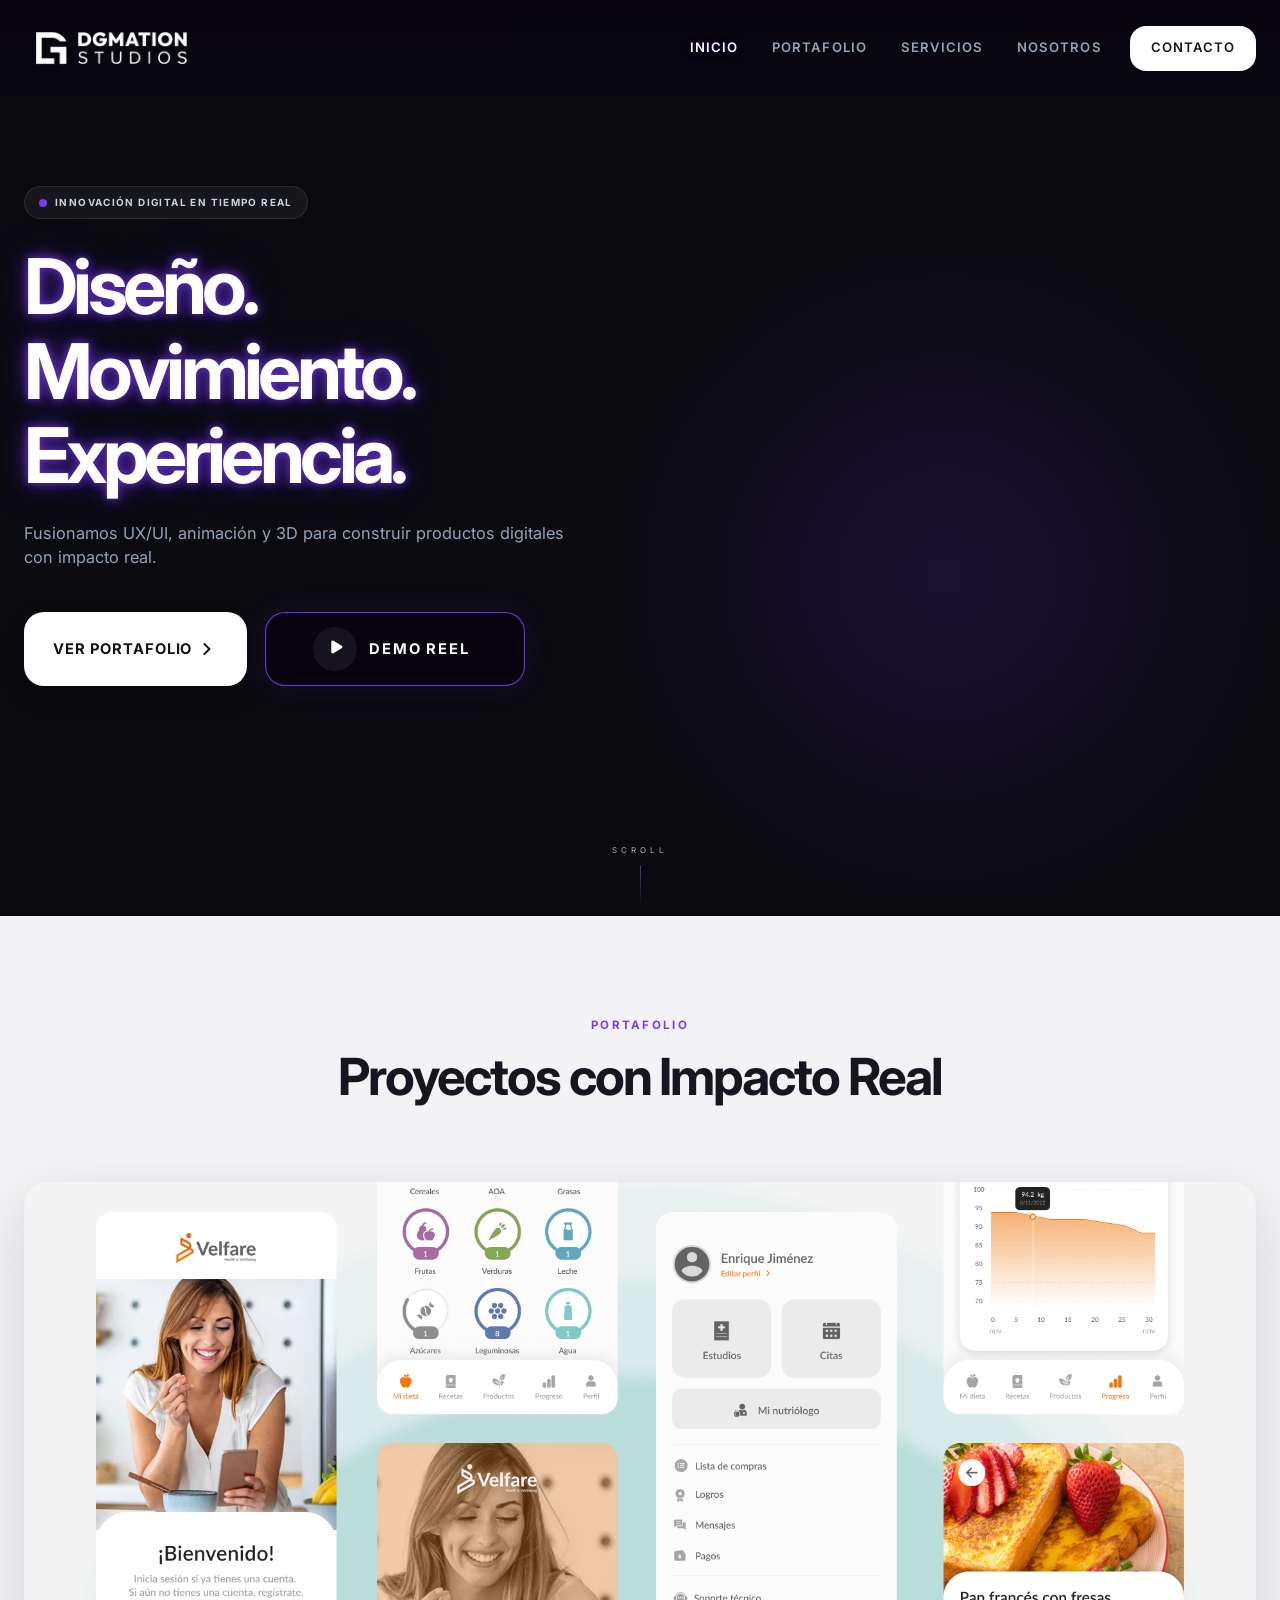
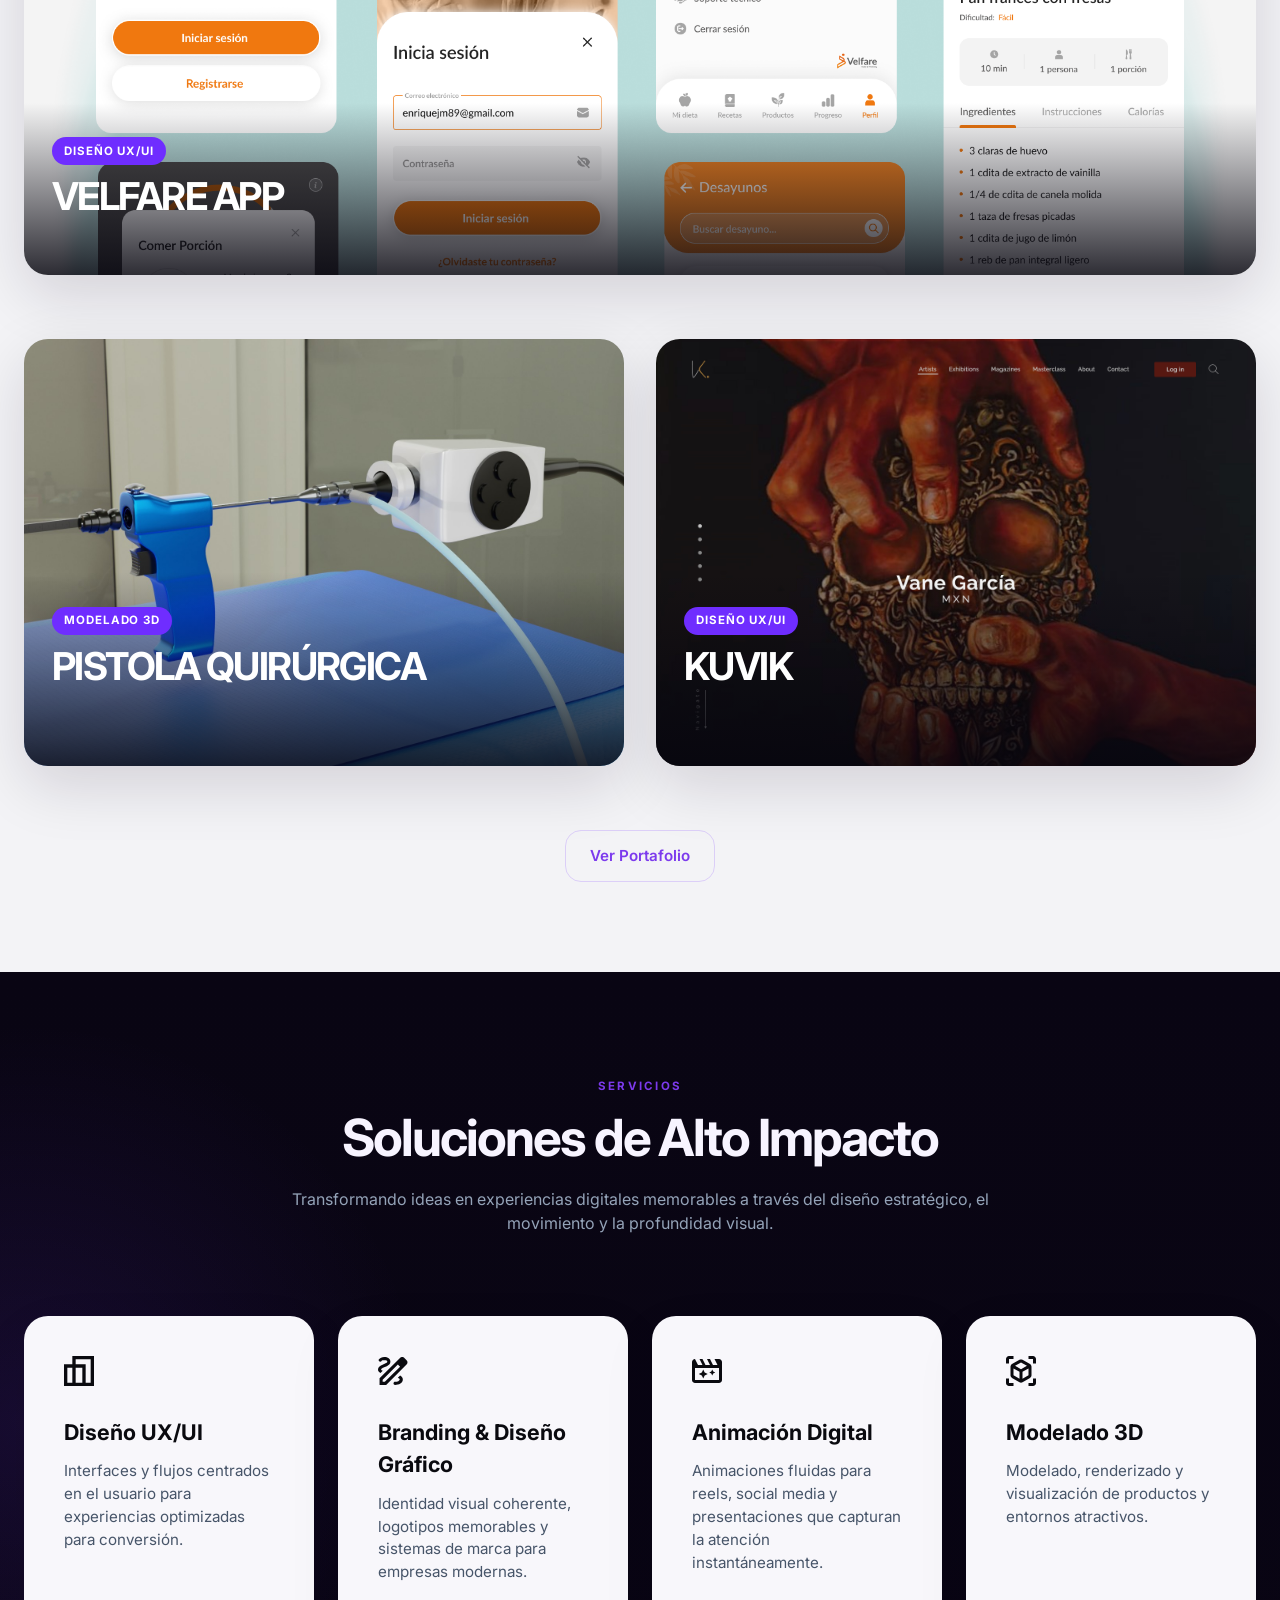
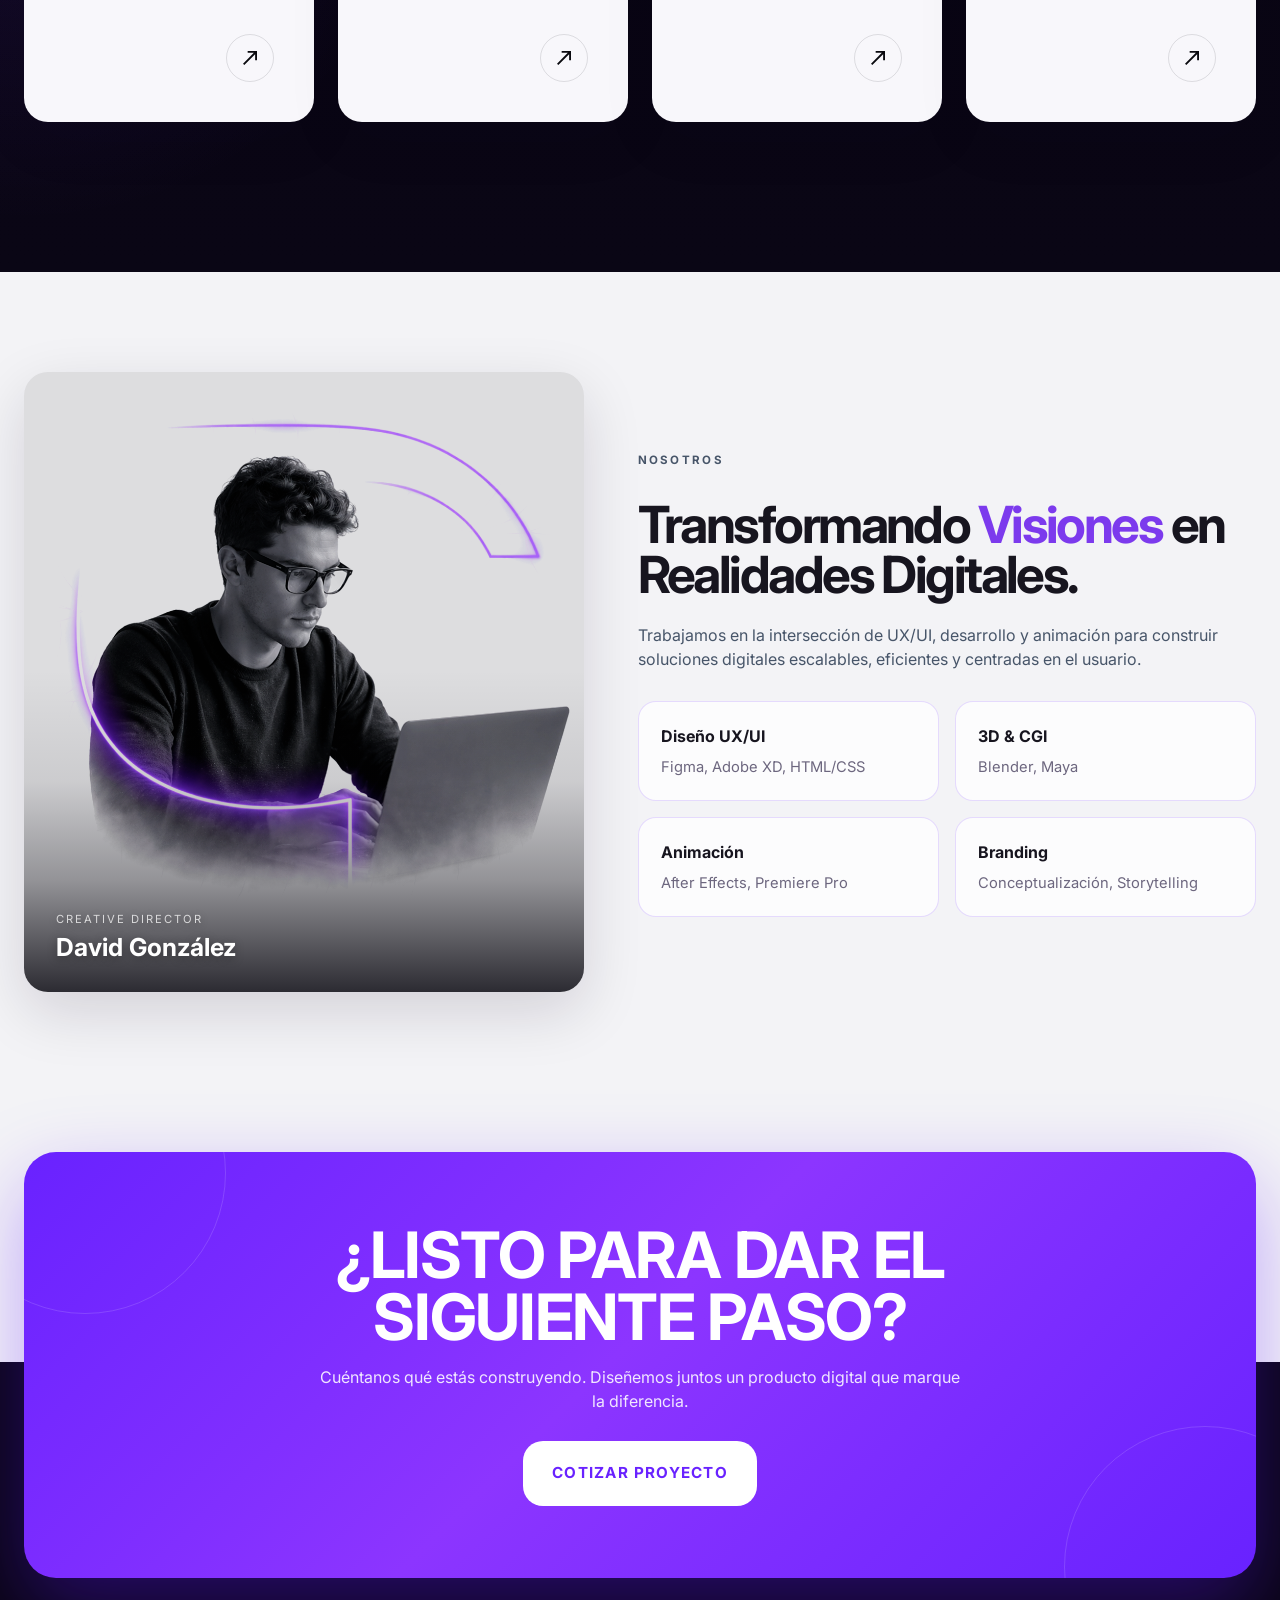
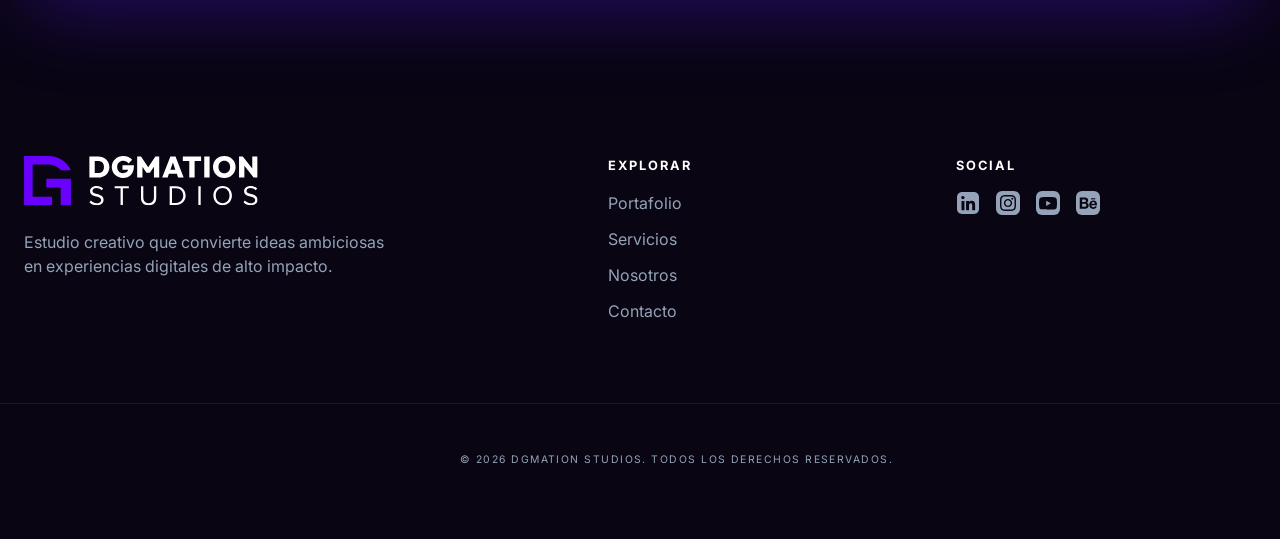
==== commit df58506a: "Portfolio filters JS applied" ====
--- a/index.html
+++ b/index.html
@@ -31,6 +31,7 @@
     <link rel="stylesheet" href="css/styles.css" />
   </head>
   <body>
+    <div id="top"></div>
     <header class="header">
       <div class="container navbar">
         <a href="index.html#hero" class="logo">
@@ -51,7 +52,7 @@
 
         <div class="nav-group" id="mobile-menu">
           <nav class="nav">
-            <a href="index.html#hero" aria-current="page">Inicio</a>
+            <a href="#top" aria-current="page">Inicio</a>
             <a href="portfolio.html">Portafolio</a>
             <a href="index.html#services">Servicios</a>
             <a href="index.html#about">Nosotros</a>
@@ -158,7 +159,7 @@
                 alt="Rediseño de portal corporativo"
               />
               <div class="project-overlay">
-                <p class="project-tag">Diseño Mobile</p>
+                <p class="project-tag">Diseño UX/UI</p>
                 <h3>Velfare App</h3>
                 <p class="project-description">
                   Aplicación enfocada en nutrición personalizada con experiencia
@@ -188,7 +189,7 @@
                 alt="SaaS Dashboard V2"
               />
               <div class="project-overlay">
-                <p class="project-tag">Diseño Web</p>
+                <p class="project-tag">Diseño UX/UI</p>
                 <h3>Kuvik</h3>
                 <p class="project-description">
                   Sitio web diseñado para exhibir y comercializar arte digital,
@@ -217,146 +218,170 @@
 
           <div class="services-grid">
             <article class="service-card">
-              <div class="service-icon">
-                <svg
-                  xmlns="http://www.w3.org/2000/svg"
-                  width="27"
-                  height="27"
-                  viewBox="0 0 27 27"
-                  fill="none"
-                >
-                  <path
-                    d="M0 27V7.5H7.5V0H27V27H0V27M19.5 24H24V3H10.5V7.5H19.5V24V24M10.5 24H16.5V10.5H10.5V24V24M3 24H7.5V10.5H3V24V24M19.5 7.5V7.5V7.5V7.5V10.5V10.5V10.5V10.5V10.5V10.5V10.5V10.5V7.5V7.5V7.5V7.5M7.5 10.5V10.5V10.5V10.5V10.5V10.5M16.5 10.5V10.5V10.5V10.5V10.5V10.5M19.5 7.5V7.5V7.5V7.5V7.5V7.5V7.5V7.5"
-                    fill="#0A0A0F"
-                  />
-                </svg>
-              </div>
-              <h3>Diseño UX/UI</h3>
-              <p>
-                Interfaces y flujos centrados en el usuario para experiencias
-                optimizadas para conversión.
-              </p>
-              <a href="#contactModal" class="service-link js-open-contact" aria-label="Cotizar este servicio">
-                <svg
-                  xmlns="http://www.w3.org/2000/svg"
-                  width="14"
-                  height="14"
-                  viewBox="0 0 15 15"
-                  fill="none"
-                >
-                  <path
-                    d="M1.4 15L0 13.6L11.6 2H5V0H15V10H13V3.4L1.4 15Z"
-                    fill="#0A0A0F"
-                  />
-                </svg>
+              <a
+                href="#contactModal"
+                class="service-card-link js-open-contact"
+                aria-label="Cotizar servicio de Diseño UX/UI"
+              >
+                <div class="service-icon">
+                  <svg
+                    xmlns="http://www.w3.org/2000/svg"
+                    width="27"
+                    height="27"
+                    viewBox="0 0 27 27"
+                    fill="none"
+                  >
+                    <path
+                      d="M0 27V7.5H7.5V0H27V27H0V27M19.5 24H24V3H10.5V7.5H19.5V24V24M10.5 24H16.5V10.5H10.5V24V24M3 24H7.5V10.5H3V24V24M19.5 7.5V7.5V7.5V7.5V10.5V10.5V10.5V10.5V10.5V10.5V10.5V10.5V7.5V7.5V7.5V7.5M7.5 10.5V10.5V10.5V10.5V10.5V10.5M16.5 10.5V10.5V10.5V10.5V10.5V10.5M19.5 7.5V7.5V7.5V7.5V7.5V7.5V7.5V7.5"
+                      fill="#0A0A0F"
+                    />
+                  </svg>
+                </div>
+                <h3>Diseño UX/UI</h3>
+                <p>
+                  Interfaces y flujos centrados en el usuario para experiencias
+                  optimizadas para conversión.
+                </p>
+                <span class="service-link" aria-hidden="true">
+                  <svg
+                    xmlns="http://www.w3.org/2000/svg"
+                    width="14"
+                    height="14"
+                    viewBox="0 0 15 15"
+                    fill="none"
+                  >
+                    <path
+                      d="M1.4 15L0 13.6L11.6 2H5V0H15V10H13V3.4L1.4 15Z"
+                      fill="#0A0A0F"
+                    />
+                  </svg>
+                </span>
+               </a>
+            </article>
+
+            <article class="service-card">
+              <a
+                href="#contactModal"
+                class="service-card-link js-open-contact"
+                aria-label="Cotizar servicio de Branding & Diseño Gráfico"
+              >
+                <div class="service-icon">
+                  <svg
+                    xmlns="http://www.w3.org/2000/svg"
+                    width="28"
+                    height="26"
+                    viewBox="0 0 29 27"
+                    fill="none"
+                  >
+                    <path
+                      d="M1.5 27V20.625L21.2625 0.9C21.5625 0.6 21.9 0.375 22.275 0.225C22.65 0.075 23.025 0 23.4 0C23.8 0 24.1813 0.075 24.5438 0.225C24.9063 0.375 25.225 0.6 25.5 0.9L27.6 3C27.9 3.275 28.125 3.59375 28.275 3.95625C28.425 4.31875 28.5 4.7 28.5 5.1C28.5 5.475 28.425 5.85 28.275 6.225C28.125 6.6 27.9 6.9375 27.6 7.2375L7.875 27H1.5V27M4.5 24H6.6L21.3375 9.3L20.2875 8.2125L19.2 7.1625L4.5 21.9V24V24M25.5 5.1375V5.1375L23.3625 3V3L25.5 5.1375V5.1375M20.2875 8.2125L19.2 7.1625V7.1625L21.3375 9.3V9.3L20.2875 8.2125V8.2125M16.5 27C18.35 27 20.0625 26.5375 21.6375 25.6125C23.2125 24.6875 24 23.4 24 21.75C24 20.85 23.7625 20.075 23.2875 19.425C22.8125 18.775 22.175 18.2125 21.375 17.7375L19.1625 19.95C19.7375 20.2 20.1875 20.475 20.5125 20.775C20.8375 21.075 21 21.4 21 21.75C21 22.325 20.5438 22.8437 19.6313 23.3062C18.7188 23.7687 17.675 24 16.5 24C16.075 24 15.7187 24.1437 15.4312 24.4312C15.1437 24.7187 15 25.075 15 25.5C15 25.925 15.1437 26.2813 15.4312 26.5688C15.7187 26.8563 16.075 27 16.5 27V27M2.3625 15.525L4.6125 13.275C4.1125 13.075 3.71875 12.8688 3.43125 12.6562C3.14375 12.4437 3 12.225 3 12C3 11.7 3.225 11.4 3.675 11.1C4.125 10.8 5.075 10.3375 6.525 9.7125C8.725 8.7625 10.1875 7.9 10.9125 7.125C11.6375 6.35 12 5.475 12 4.5C12 3.125 11.45 2.03125 10.35 1.21875C9.25 0.40625 7.8 0 6 0C4.875 0 3.86875 0.2 2.98125 0.6C2.09375 1 1.4125 1.4875 0.9375 2.0625C0.6625 2.3875 0.55 2.75 0.6 3.15C0.65 3.55 0.8375 3.875 1.1625 4.125C1.4875 4.4 1.85 4.5125 2.25 4.4625C2.65 4.4125 2.9875 4.25 3.2625 3.975C3.6125 3.625 4 3.375 4.425 3.225C4.85 3.075 5.375 3 6 3C7.025 3 7.78125 3.15 8.26875 3.45C8.75625 3.75 9 4.1 9 4.5C9 4.85 8.78125 5.16875 8.34375 5.45625C7.90625 5.74375 6.9 6.25 5.325 6.975C3.325 7.85 1.9375 8.64375 1.1625 9.35625C0.3875 10.0687 0 10.95 0 12C0 12.8 0.2125 13.4812 0.6375 14.0437C1.0625 14.6062 1.6375 15.1 2.3625 15.525V15.525"
+                      fill="#0A0A0F"
+                    />
+                  </svg>
+                </div>
+                <h3>Branding & Diseño Gráfico</h3>
+                <p>
+                  Identidad visual coherente, logotipos memorables y sistemas de
+                  marca para empresas modernas.
+                </p>
+                <span class="service-link" aria-hidden="true">
+                  <svg
+                    xmlns="http://www.w3.org/2000/svg"
+                    width="14"
+                    height="14"
+                    viewBox="0 0 15 15"
+                    fill="none"
+                  >
+                    <path
+                      d="M1.4 15L0 13.6L11.6 2H5V0H15V10H13V3.4L1.4 15Z"
+                      fill="#0A0A0F"
+                    />
+                  </svg>
+                </span>
               </a>
             </article>
 
             <article class="service-card">
-              <div class="service-icon">
-                <svg
-                  xmlns="http://www.w3.org/2000/svg"
-                  width="28"
-                  height="26"
-                  viewBox="0 0 29 27"
-                  fill="none"
-                >
-                  <path
-                    d="M1.5 27V20.625L21.2625 0.9C21.5625 0.6 21.9 0.375 22.275 0.225C22.65 0.075 23.025 0 23.4 0C23.8 0 24.1813 0.075 24.5438 0.225C24.9063 0.375 25.225 0.6 25.5 0.9L27.6 3C27.9 3.275 28.125 3.59375 28.275 3.95625C28.425 4.31875 28.5 4.7 28.5 5.1C28.5 5.475 28.425 5.85 28.275 6.225C28.125 6.6 27.9 6.9375 27.6 7.2375L7.875 27H1.5V27M4.5 24H6.6L21.3375 9.3L20.2875 8.2125L19.2 7.1625L4.5 21.9V24V24M25.5 5.1375V5.1375L23.3625 3V3L25.5 5.1375V5.1375M20.2875 8.2125L19.2 7.1625V7.1625L21.3375 9.3V9.3L20.2875 8.2125V8.2125M16.5 27C18.35 27 20.0625 26.5375 21.6375 25.6125C23.2125 24.6875 24 23.4 24 21.75C24 20.85 23.7625 20.075 23.2875 19.425C22.8125 18.775 22.175 18.2125 21.375 17.7375L19.1625 19.95C19.7375 20.2 20.1875 20.475 20.5125 20.775C20.8375 21.075 21 21.4 21 21.75C21 22.325 20.5438 22.8437 19.6313 23.3062C18.7188 23.7687 17.675 24 16.5 24C16.075 24 15.7187 24.1437 15.4312 24.4312C15.1437 24.7187 15 25.075 15 25.5C15 25.925 15.1437 26.2813 15.4312 26.5688C15.7187 26.8563 16.075 27 16.5 27V27M2.3625 15.525L4.6125 13.275C4.1125 13.075 3.71875 12.8688 3.43125 12.6562C3.14375 12.4437 3 12.225 3 12C3 11.7 3.225 11.4 3.675 11.1C4.125 10.8 5.075 10.3375 6.525 9.7125C8.725 8.7625 10.1875 7.9 10.9125 7.125C11.6375 6.35 12 5.475 12 4.5C12 3.125 11.45 2.03125 10.35 1.21875C9.25 0.40625 7.8 0 6 0C4.875 0 3.86875 0.2 2.98125 0.6C2.09375 1 1.4125 1.4875 0.9375 2.0625C0.6625 2.3875 0.55 2.75 0.6 3.15C0.65 3.55 0.8375 3.875 1.1625 4.125C1.4875 4.4 1.85 4.5125 2.25 4.4625C2.65 4.4125 2.9875 4.25 3.2625 3.975C3.6125 3.625 4 3.375 4.425 3.225C4.85 3.075 5.375 3 6 3C7.025 3 7.78125 3.15 8.26875 3.45C8.75625 3.75 9 4.1 9 4.5C9 4.85 8.78125 5.16875 8.34375 5.45625C7.90625 5.74375 6.9 6.25 5.325 6.975C3.325 7.85 1.9375 8.64375 1.1625 9.35625C0.3875 10.0687 0 10.95 0 12C0 12.8 0.2125 13.4812 0.6375 14.0437C1.0625 14.6062 1.6375 15.1 2.3625 15.525V15.525"
-                    fill="#0A0A0F"
-                  />
-                </svg>
-              </div>
-              <h3>Branding & Diseño Gráfico</h3>
-              <p>
-                Identidad visual coherente, logotipos memorables y sistemas de
-                marca para empresas modernas.
-              </p>
-              <a href="#contactModal" class="service-link js-open-contact" aria-label="Cotizar este servicio">
-                <svg
-                  xmlns="http://www.w3.org/2000/svg"
-                  width="14"
-                  height="14"
-                  viewBox="0 0 15 15"
-                  fill="none"
-                >
-                  <path
-                    d="M1.4 15L0 13.6L11.6 2H5V0H15V10H13V3.4L1.4 15Z"
-                    fill="#0A0A0F"
-                  />
-                </svg>
+              <a
+                href="#contactModal"
+                class="service-card-link js-open-contact"
+                aria-label="Cotizar servicio de Animación Digital"
+              >
+                <div class="service-icon">
+                  <svg
+                    xmlns="http://www.w3.org/2000/svg"
+                    width="30"
+                    height="24"
+                    viewBox="0 0 30 24"
+                    fill="none"
+                  >
+                    <path
+                      d="M11.25 10.5L9.825 13.575L6.75 15L9.825 16.425L11.25 19.5L12.675 16.425L15.75 15L12.675 13.575L11.25 10.5V10.5M20.25 10.5L19.275 12.525L17.25 13.5L19.275 14.475L20.25 16.5L21.225 14.475L23.25 13.5L21.225 12.525L20.25 10.5V10.5M3 0L6 6H10.5L7.5 0H10.5L13.5 6H18L15 0H18L21 6H25.5L22.5 0H27C27.825 0 28.5312 0.29375 29.1187 0.88125C29.7062 1.46875 30 2.175 30 3V21C30 21.825 29.7062 22.5312 29.1187 23.1187C28.5312 23.7062 27.825 24 27 24H3C2.175 24 1.46875 23.7062 0.88125 23.1187C0.29375 22.5312 0 21.825 0 21V3C0 2.175 0.29375 1.46875 0.88125 0.88125C1.46875 0.29375 2.175 0 3 0V0V0M3 9V21V21V21H27V21V21V9H3V9M3 9V9V21V21V21V21V21V21V9V9"
+                      fill="#0A0A0F"
+                    />
+                  </svg>
+                </div>
+                <h3>Animación Digital</h3>
+                <p>
+                  Animaciones fluidas para reels, social media y presentaciones
+                  que capturan la atención instantáneamente.
+                </p>
+                <span class="service-link" aria-hidden="true">
+                  <svg
+                    xmlns="http://www.w3.org/2000/svg"
+                    width="14"
+                    height="14"
+                    viewBox="0 0 15 15"
+                    fill="none"
+                  >
+                    <path
+                      d="M1.4 15L0 13.6L11.6 2H5V0H15V10H13V3.4L1.4 15Z"
+                      fill="#0A0A0F"
+                    />
+                  </svg>
+                </span>
               </a>
             </article>
 
             <article class="service-card">
-              <div class="service-icon">
-                <svg
-                  xmlns="http://www.w3.org/2000/svg"
-                  width="30"
-                  height="24"
-                  viewBox="0 0 30 24"
-                  fill="none"
-                >
-                  <path
-                    d="M11.25 10.5L9.825 13.575L6.75 15L9.825 16.425L11.25 19.5L12.675 16.425L15.75 15L12.675 13.575L11.25 10.5V10.5M20.25 10.5L19.275 12.525L17.25 13.5L19.275 14.475L20.25 16.5L21.225 14.475L23.25 13.5L21.225 12.525L20.25 10.5V10.5M3 0L6 6H10.5L7.5 0H10.5L13.5 6H18L15 0H18L21 6H25.5L22.5 0H27C27.825 0 28.5312 0.29375 29.1187 0.88125C29.7062 1.46875 30 2.175 30 3V21C30 21.825 29.7062 22.5312 29.1187 23.1187C28.5312 23.7062 27.825 24 27 24H3C2.175 24 1.46875 23.7062 0.88125 23.1187C0.29375 22.5312 0 21.825 0 21V3C0 2.175 0.29375 1.46875 0.88125 0.88125C1.46875 0.29375 2.175 0 3 0V0V0M3 9V21V21V21H27V21V21V9H3V9M3 9V9V21V21V21V21V21V21V9V9"
-                    fill="#0A0A0F"
-                  />
-                </svg>
-              </div>
-              <h3>Animación Digital</h3>
-              <p>
-                Animaciones fluidas para reels, social media y presentaciones
-                que capturan la atención instantáneamente.
-              </p>
-              <a href="#contactModal" class="service-link js-open-contact" aria-label="Cotizar este servicio">
-                <svg
-                  xmlns="http://www.w3.org/2000/svg"
-                  width="14"
-                  height="14"
-                  viewBox="0 0 15 15"
-                  fill="none"
-                >
-                  <path
-                    d="M1.4 15L0 13.6L11.6 2H5V0H15V10H13V3.4L1.4 15Z"
-                    fill="#0A0A0F"
-                  />
-                </svg>
-              </a>
-            </article>
-
-            <article class="service-card">
-              <div class="service-icon">
-                <svg
-                  xmlns="http://www.w3.org/2000/svg"
-                  width="30"
-                  height="30"
-                  viewBox="0 0 30 30"
-                  fill="none"
-                >
-                  <path
-                    d="M13.5 26.2125L6 21.9C5.525 21.625 5.15625 21.2625 4.89375 20.8125C4.63125 20.3625 4.5 19.8625 4.5 19.3125V10.6875C4.5 10.1375 4.63125 9.6375 4.89375 9.1875C5.15625 8.7375 5.525 8.375 6 8.1L13.5 3.7875C13.975 3.5125 14.475 3.375 15 3.375C15.525 3.375 16.025 3.5125 16.5 3.7875L24 8.1C24.475 8.375 24.8438 8.7375 25.1063 9.1875C25.3688 9.6375 25.5 10.1375 25.5 10.6875V19.3125C25.5 19.8625 25.3688 20.3625 25.1063 20.8125C24.8438 21.2625 24.475 21.625 24 21.9L16.5 26.2125C16.025 26.4875 15.525 26.625 15 26.625C14.475 26.625 13.975 26.4875 13.5 26.2125V26.2125M13.5 22.7625V15.8625L7.5 12.375V19.3125V19.3125V19.3125L13.5 22.7625V22.7625M16.5 22.7625L22.5 19.3125V19.3125V19.3125V12.375L16.5 15.8625V22.7625V22.7625M0 7.5V3C0 2.175 0.29375 1.46875 0.88125 0.88125C1.46875 0.29375 2.175 0 3 0H7.5V3H3V3V3V7.5H0V7.5M7.5 30H3C2.175 30 1.46875 29.7062 0.88125 29.1187C0.29375 28.5312 0 27.825 0 27V22.5H3V27V27V27H7.5V30V30M22.5 30V27H27V27V27V22.5H30V27C30 27.825 29.7062 28.5312 29.1187 29.1187C28.5312 29.7062 27.825 30 27 30H22.5V30M27 7.5V3V3V3H22.5V0H27C27.825 0 28.5312 0.29375 29.1187 0.88125C29.7062 1.46875 30 2.175 30 3V7.5H27V7.5M15 13.275L20.925 9.7875L15 6.375V6.375V6.375L9.075 9.7875L15 13.275V13.275M15 14.9625V14.9625V14.9625V14.9625V14.9625V14.9625V14.9625V14.9625V14.9625V14.9625V14.9625V14.9625V14.9625V14.9625M15 13.275V13.275V13.275V13.275V13.275V13.275M16.5 15.8625V15.8625V15.8625V15.8625V15.8625V15.8625M13.5 15.8625V15.8625V15.8625V15.8625V15.8625V15.8625"
-                    fill="#0A0A0F"
-                  />
-                </svg>
-              </div>
-              <h3>Visualización 3D</h3>
-              <p>
-                Modelado, renderizado y visualización de productos y entornos
-                atractivos.
-              </p>
-              <a href="#contactModal" class="service-link js-open-contact" aria-label="Cotizar este servicio">
-                <svg
-                  xmlns="http://www.w3.org/2000/svg"
-                  width="14"
-                  height="14"
-                  viewBox="0 0 15 15"
-                  fill="none"
-                >
-                  <path
-                    d="M1.4 15L0 13.6L11.6 2H5V0H15V10H13V3.4L1.4 15Z"
-                    fill="#0A0A0F"
-                  />
-                </svg>
+              <a
+                href="#contactModal"
+                class="service-card-link js-open-contact"
+                aria-label="Cotizar servicio de Visualización 3D"
+              >
+                <div class="service-icon">
+                  <svg
+                    xmlns="http://www.w3.org/2000/svg"
+                    width="30"
+                    height="30"
+                    viewBox="0 0 30 30"
+                    fill="none"
+                  >
+                    <path
+                      d="M13.5 26.2125L6 21.9C5.525 21.625 5.15625 21.2625 4.89375 20.8125C4.63125 20.3625 4.5 19.8625 4.5 19.3125V10.6875C4.5 10.1375 4.63125 9.6375 4.89375 9.1875C5.15625 8.7375 5.525 8.375 6 8.1L13.5 3.7875C13.975 3.5125 14.475 3.375 15 3.375C15.525 3.375 16.025 3.5125 16.5 3.7875L24 8.1C24.475 8.375 24.8438 8.7375 25.1063 9.1875C25.3688 9.6375 25.5 10.1375 25.5 10.6875V19.3125C25.5 19.8625 25.3688 20.3625 25.1063 20.8125C24.8438 21.2625 24.475 21.625 24 21.9L16.5 26.2125C16.025 26.4875 15.525 26.625 15 26.625C14.475 26.625 13.975 26.4875 13.5 26.2125V26.2125M13.5 22.7625V15.8625L7.5 12.375V19.3125V19.3125V19.3125L13.5 22.7625V22.7625M16.5 22.7625L22.5 19.3125V19.3125V19.3125V12.375L16.5 15.8625V22.7625V22.7625M0 7.5V3C0 2.175 0.29375 1.46875 0.88125 0.88125C1.46875 0.29375 2.175 0 3 0H7.5V3H3V3V3V7.5H0V7.5M7.5 30H3C2.175 30 1.46875 29.7062 0.88125 29.1187C0.29375 28.5312 0 27.825 0 27V22.5H3V27V27V27H7.5V30V30M22.5 30V27H27V27V27V22.5H30V27C30 27.825 29.7062 28.5312 29.1187 29.1187C28.5312 29.7062 27.825 30 27 30H22.5V30M27 7.5V3V3V3H22.5V0H27C27.825 0 28.5312 0.29375 29.1187 0.88125C29.7062 1.46875 30 2.175 30 3V7.5H27V7.5M15 13.275L20.925 9.7875L15 6.375V6.375V6.375L9.075 9.7875L15 13.275V13.275M15 14.9625V14.9625V14.9625V14.9625V14.9625V14.9625V14.9625V14.9625V14.9625V14.9625V14.9625V14.9625V14.9625V14.9625M15 13.275V13.275V13.275V13.275V13.275V13.275M16.5 15.8625V15.8625V15.8625V15.8625V15.8625V15.8625M13.5 15.8625V15.8625V15.8625V15.8625V15.8625V15.8625"
+                      fill="#0A0A0F"
+                    />
+                  </svg>
+                </div>
+                <h3>Modelado 3D</h3>
+                <p>
+                  Modelado, renderizado y visualización de productos y entornos
+                  atractivos.
+                </p>
+                <span class="service-link" aria-hidden="true">
+                  <svg
+                    xmlns="http://www.w3.org/2000/svg"
+                    width="14"
+                    height="14"
+                    viewBox="0 0 15 15"
+                    fill="none"
+                  >
+                    <path
+                      d="M1.4 15L0 13.6L11.6 2H5V0H15V10H13V3.4L1.4 15Z"
+                      fill="#0A0A0F"
+                    />
+                  </svg>
+                </span>
               </a>
             </article>
           </div>
@@ -627,7 +652,7 @@
             <p class="contact-modal-eyebrow">Contacto</p>
 
             <h2 class="contact-modal-title" id="contactModalTitle">
-              Conversemos.
+              Hablemos.
             </h2>
 
             <p class="contact-modal-description">
@@ -707,7 +732,7 @@
                 </a>
 
                 <p class="contact-modal-detail-meta">
-                  Lun – Vie · 9:00 – 18:00 CST
+                  Lun – Dom · 9:00 – 18:00 CST
                 </p>
               </div>
             </div>
@@ -882,124 +907,229 @@
 
         <!-- PANEL DERECHO -->
         <div class="contact-modal-form-panel">
-          <form
-            class="contact-form"
-            id="contactForm"
-            name="contacto-dgmation"
-            method="POST"
-            data-netlify="true"
-            data-netlify-honeypot="bot-field"
-            novalidate
-          >
-            <input type="hidden" name="form-name" value="contacto-dgmation" />
-
-            <p class="contact-form-honeypot" aria-hidden="true">
-              <label>
-                No llenar:
-                <input name="bot-field" tabindex="-1" autocomplete="off" />
-              </label>
-            </p>
-
-            <div class="contact-form-grid">
+          <div class="contact-modal-form-view" id="contactFormView">
+            <form
+              class="contact-form"
+              id="contactForm"
+              name="contacto-dgmation"
+              method="POST"
+              data-netlify="true"
+              data-netlify-honeypot="bot-field"
+              novalidate
+            >
+              <input type="hidden" name="form-name" value="contacto-dgmation" />
+
+              <p class="contact-form-honeypot" aria-hidden="true">
+                <label>
+                  No llenar:
+                  <input name="bot-field" tabindex="-1" autocomplete="off" />
+                </label>
+              </p>
+
+              <div class="contact-form-grid">
+                <div class="contact-form-field">
+                  <label for="contactName">
+                    Nombre completo
+                    <span aria-hidden="true">*</span>
+                  </label>
+
+                  <input
+                    id="contactName"
+                    name="nombre"
+                    type="text"
+                    autocomplete="name"
+                    placeholder="Tu nombre"
+                    aria-describedby="nameError"
+                    required
+                  />
+
+                  <p
+                    class="contact-form-error"
+                    id="nameError"
+                    aria-live="polite"
+                    hidden
+                  >
+                    Escribe tu nombre completo.
+                  </p>
+                </div>
+
+                <div class="contact-form-field">
+                  <label for="contactEmail">
+                    Correo electrónico
+                    <span aria-hidden="true">*</span>
+                  </label>
+
+                  <input
+                    id="contactEmail"
+                    name="email"
+                    type="email"
+                    autocomplete="email"
+                    placeholder="nombre@correo.com"
+                    aria-describedby="emailError"
+                    required
+                  />
+
+                  <p
+                    class="contact-form-error"
+                    id="emailError"
+                    aria-live="polite"
+                    hidden
+                  >
+                    Escribe un correo electrónico válido.
+                  </p>
+                </div>
+              </div>
+
+              <fieldset class="contact-service-fieldset">
+                <legend>
+                  ¿Qué servicio necesitas?
+                  <span aria-hidden="true">*</span>
+                </legend>
+
+                <div class="contact-service-options">
+                  <label class="contact-service-chip">
+                    <input
+                      type="checkbox"
+                      name="servicios"
+                      value="UX/UI Design"
+                    />
+                    <span>Diseño UX/UI</span>
+                  </label>
+
+                  <label class="contact-service-chip">
+                    <input
+                      type="checkbox"
+                      name="servicios"
+                      value="Branding"
+                    />
+                    <span>Branding</span>
+                  </label>
+
+                  <label class="contact-service-chip">
+                    <input
+                      type="checkbox"
+                      name="servicios"
+                      value="Motion Design"
+                    />
+                    <span>Animación Digital</span>
+                  </label>
+
+                  <label class="contact-service-chip">
+                    <input
+                      type="checkbox"
+                      name="servicios"
+                      value="Visualización 3D"
+                    />
+                    <span>Modelado 3D</span>
+                  </label>
+                </div>
+
+                <p
+                  class="contact-form-error"
+                  id="serviceError"
+                  aria-live="polite"
+                  hidden
+                >
+                  Selecciona al menos un servicio.
+                </p>
+              </fieldset>
+
               <div class="contact-form-field">
-                <label for="contactName">
-                  Nombre completo
+                <label for="contactMessage">
+                  Cuéntanos sobre tu proyecto
                   <span aria-hidden="true">*</span>
                 </label>
 
-                <input
-                  id="contactName"
-                  name="nombre"
-                  type="text"
-                  autocomplete="name"
-                  placeholder="Tu nombre"
+                <textarea
+                  id="contactMessage"
+                  name="mensaje"
+                  rows="7"
+                  placeholder="Objetivo del proyecto, alcance, tiempos estimados y cualquier detalle que consideres importante."
+                  aria-describedby="messageError"
                   required
+                ></textarea>
+
+                <p
+                  class="contact-form-error"
+                  id="messageError"
+                  aria-live="polite"
+                  hidden
+                >
+                  Cuéntanos brevemente sobre tu proyecto.
+                </p>
+              </div>
+
+              <button class="contact-form-submit" id="contactSubmit" type="submit">
+                <span class="contact-form-submit-text">Enviar mensaje</span>
+
+                <svg
+                  xmlns="http://www.w3.org/2000/svg"
+                  width="18"
+                  height="18"
+                  viewBox="0 0 18 18"
+                  fill="none"
+                  aria-hidden="true"
+                >
+                  <path
+                    d="M3.75 9H14.25M10.5 5.25L14.25 9L10.5 12.75"
+                    stroke="currentColor"
+                    stroke-width="1.8"
+                    stroke-linecap="round"
+                    stroke-linejoin="round"
+                  />
+                </svg>
+              </button>
+
+              <p class="contact-form-note">
+                Te responderemos en un plazo de <strong>24 horas hábiles</strong>.
+              </p>
+            </form>
+          </div>
+          
+          <!-- VISTA DE ÉXITO -->
+          <div
+            class="contact-success-view"
+            id="contactSuccessView"
+            role="status"
+            aria-live="polite"
+            hidden
+          >
+            <div class="contact-success-icon" aria-hidden="true">
+              <svg
+                xmlns="http://www.w3.org/2000/svg"
+                width="38"
+                height="38"
+                viewBox="0 0 24 24"
+                fill="none"
+              >
+                <path
+                  d="M7 12.5L10.2 15.5L17.5 8.5"
+                  stroke="currentColor"
+                  stroke-width="2.2"
+                  stroke-linecap="round"
+                  stroke-linejoin="round"
                 />
-              </div>
-
-              <div class="contact-form-field">
-                <label for="contactEmail">
-                  Correo electrónico
-                  <span aria-hidden="true">*</span>
-                </label>
-
-                <input
-                  id="contactEmail"
-                  name="email"
-                  type="email"
-                  autocomplete="email"
-                  placeholder="nombre@correo.com"
-                  required
-                />
-              </div>
+              </svg>
             </div>
 
-            <fieldset class="contact-service-fieldset">
-              <legend>
-                ¿En qué te podemos ayudar?
-                <span aria-hidden="true">*</span>
-              </legend>
-
-              <div class="contact-service-options">
-                <label class="contact-service-chip">
-                  <input
-                    type="checkbox"
-                    name="servicios"
-                    value="UX/UI Design"
-                  />
-                  <span>Diseño UX/UI</span>
-                </label>
-
-                <label class="contact-service-chip">
-                  <input
-                    type="checkbox"
-                    name="servicios"
-                    value="Branding"
-                  />
-                  <span>Branding</span>
-                </label>
-
-                <label class="contact-service-chip">
-                  <input
-                    type="checkbox"
-                    name="servicios"
-                    value="Motion Design"
-                  />
-                  <span>Animación Digital</span>
-                </label>
-
-                <label class="contact-service-chip">
-                  <input
-                    type="checkbox"
-                    name="servicios"
-                    value="Visualización 3D"
-                  />
-                  <span>Visualización 3D</span>
-                </label>
-              </div>
-
-              <p class="contact-form-error" id="serviceError" hidden>
-                Selecciona al menos un servicio.
-              </p>
-            </fieldset>
-
-            <div class="contact-form-field">
-              <label for="contactMessage">
-                Cuéntanos sobre tu proyecto
-                <span aria-hidden="true">*</span>
-              </label>
-
-              <textarea
-                id="contactMessage"
-                name="mensaje"
-                rows="7"
-                placeholder="Objetivo del proyecto, alcance, tiempos estimados y cualquier detalle que consideres importante."
-                required
-              ></textarea>
-            </div>
-
-            <button class="contact-form-submit" type="submit">
-              <span>Enviar mensaje</span>
+            <p class="contact-success-eyebrow">Mensaje recibido</p>
+
+            <h2 class="contact-success-title">
+              ¡Mensaje enviado con éxito!
+            </h2>
+
+            <p class="contact-success-description">
+              Tu solicitud llegó correctamente a DGMATION STUDIOS. Revisaremos los
+              detalles de tu proyecto y nos pondremos en contacto contigo en un plazo
+              de <strong>24 horas hábiles</strong>.
+            </p>
+
+            <button
+              class="contact-success-button"
+              id="contactSuccessButton"
+              type="button"
+            >
+              <span>Volver al inicio</span>
 
               <svg
                 xmlns="http://www.w3.org/2000/svg"
@@ -1019,10 +1149,14 @@
               </svg>
             </button>
 
-            <p class="contact-form-note">
-              Los campos marcados con <span aria-hidden="true">*</span> son obligatorios.
-            </p>
-          </form>
+            <button
+              class="contact-success-secondary"
+              id="contactNewMessage"
+              type="button"
+            >
+              Enviar otro mensaje
+            </button>
+          </div>
         </div>
       </div>
     </div>
--- a/css/styles.css
+++ b/css/styles.css
@@ -801,6 +801,18 @@
     box-shadow 0.45s cubic-bezier(0.22, 1, 0.36, 1);
 }
 
+.service-card-link {
+  width: 100%;
+  height: 100%;
+  flex: 1;
+
+  display: flex;
+  flex-direction: column;
+
+  color: inherit;
+  text-decoration: none;
+}
+
 .service-icon {
   width: 30px;
   height: 30px;
@@ -953,7 +965,7 @@
   border-radius: 24px;
   background: #dde1e1;
   box-shadow: var(--shadow-soft);
- transition:
+  transition:
     transform 0.45s cubic-bezier(0.22, 1, 0.36, 1),
     box-shadow 0.45s cubic-bezier(0.22, 1, 0.36, 1);
   transform-origin: center;
@@ -1433,13 +1445,13 @@
 
   overflow: hidden;
 
-  border: 1px solid rgba(255,255,255,.08);
+  border: 0;
   border-radius: var(--radius-lg);
 
-  background: var(--surface);
-
-  box-shadow:
-    0 36px 100px rgba(0,0,0,.46),
+  background: #090513;
+
+  box-shadow: 
+     0 36px 100px rgba(0,0,0,.46),
     0 0 42px rgba(124,58,237,.07);
 
   transform: translateY(24px) scale(.975);
@@ -1765,7 +1777,7 @@
   align-items: center;
   justify-content: center;
 
-  border: 1px solid rgba(148, 163, 184, 0.22);
+  /*border: 1px solid rgba(148, 163, 184, 0.22);*/
   border-radius: 13px;
 
   background: rgba(255, 255, 255, 0.035);
@@ -1824,7 +1836,7 @@
 ========================= */
 
 .contact-modal-form-panel {
-  padding: 58px 52px 44px;
+  padding: 68px 52px 44px;
 
   overflow-y: auto;
 
@@ -1857,6 +1869,25 @@
   gap: 10px;
 }
 
+/* Solo modifica el interior de los campos superiores */
+.contact-form-grid .contact-form-field {
+  grid-template-rows: auto auto 18px;
+}
+
+.contact-form-grid .contact-form-error {
+  min-height: 18px;
+  margin: 0;
+}
+
+.contact-form-grid .contact-form-error[hidden] {
+  display: block;
+  visibility: hidden;
+}
+
+.contact-form-grid .contact-form-error:not([hidden]) {
+  visibility: visible;
+}
+
 .contact-form-field label,
 .contact-service-fieldset legend {
   font-size: 0.72rem;
@@ -2002,14 +2033,6 @@
 .contact-service-chip input:focus-visible + span {
   outline: 3px solid rgba(124, 58, 237, 0.18);
   outline-offset: 3px;
-}
-
-/* Errores */
-.contact-form-error {
-  margin: 10px 0 0;
-
-  font-size: 0.75rem;
-  color: #c2415d;
 }
 
 /* Botón enviar */
@@ -2075,12 +2098,803 @@
 }
 
 .contact-form-note {
-  margin: -10px 0 0;
+  margin: auto;
 
   font-size: 0.7rem;
   text-align: center;
 
   color: #9690a2;
+}
+
+.contact-form-error {
+  margin: 8px 0 0;
+
+  color: #c2415d;
+  font-size: 0.72rem;
+  line-height: 1.4;
+}
+
+/* Solo los errores tienen estado visual fuerte */
+.contact-form-field.is-invalid input,
+.contact-form-field.is-invalid textarea {
+  border-color: rgba(194, 65, 93, 0.72);
+  background: rgba(194, 65, 93, 0.035);
+
+  box-shadow:
+    0 0 0 4px rgba(194, 65, 93, 0.08),
+    0 8px 20px rgba(194, 65, 93, 0.06);
+}
+
+.contact-service-fieldset.is-invalid .contact-service-chip span {
+  border-color: rgba(194, 65, 93, 0.45);
+}
+
+/* El estado válido vuelve al estilo normal */
+.contact-form-field.is-valid input,
+.contact-form-field.is-valid textarea {
+  border-color: rgba(18, 8, 38, 0.12);
+}
+
+/* Estado de envío */
+.contact-form-submit:disabled {
+  cursor: not-allowed;
+  opacity: 0.72;
+  transform: none;
+  filter: none;
+}
+
+/* =========================
+   CONTACT SUCCESS VIEW
+========================= */
+
+.contact-modal-form-view,
+.contact-success-view {
+  width: 100%;
+}
+
+.contact-success-view {
+  min-height: 100%;
+
+  display: flex;
+  flex-direction: column;
+  align-items: center;
+  justify-content: center;
+
+  padding: 24px 18px;
+
+  text-align: center;
+  color: var(--text-dark);
+}
+
+.contact-success-view[hidden] {
+  display: none;
+}
+
+.contact-success-icon {
+  width: 88px;
+  height: 88px;
+
+  display: inline-flex;
+  align-items: center;
+  justify-content: center;
+
+  margin-bottom: 24px;
+
+  border-radius: 50%;
+
+  background:
+    radial-gradient(
+      circle,
+      rgba(16, 185, 129, 0.2) 0%,
+      rgba(16, 185, 129, 0.12) 58%,
+      rgba(16, 185, 129, 0.06) 59%
+    );
+
+  color: #10b981;
+
+  box-shadow:
+    0 0 0 14px rgba(16, 185, 129, 0.08),
+    0 16px 40px rgba(16, 185, 129, 0.12);
+
+  transform: scale(0.84);
+  opacity: 0;
+}
+
+.contact-success-eyebrow {
+  margin: 0 0 12px;
+
+  color: var(--primary);
+
+  font-size: 0.68rem;
+  font-weight: 750;
+  letter-spacing: 0.17em;
+  text-transform: uppercase;
+}
+
+.contact-success-title {
+  max-width: 540px;
+  margin: 0 0 18px;
+
+  color: #17121f;
+
+  font-size: clamp(2rem, 3vw, 3rem);
+  font-weight: 700;
+  line-height: 1.08;
+  letter-spacing: -0.035em;
+}
+
+.contact-success-description {
+  max-width: 520px;
+  margin: 0;
+
+  color: #6f687f;
+
+  font-size: 0.94rem;
+  line-height: 1.7;
+}
+
+.contact-success-description strong {
+  color: #40374f;
+  font-weight: 700;
+}
+
+.contact-success-button {
+  min-height: 56px;
+  min-width: 230px;
+  padding: 0 26px;
+
+  display: inline-flex;
+  align-items: center;
+  justify-content: center;
+  gap: 12px;
+
+  margin-top: 32px;
+
+  border: 0;
+  border-radius: 17px;
+
+  background:
+    linear-gradient(
+      135deg,
+      var(--primary-strong),
+      #8536ff 48%,
+      var(--primary)
+    );
+
+  color: #ffffff;
+
+  font-size: 0.76rem;
+  font-weight: 750;
+  letter-spacing: 0.09em;
+  text-transform: uppercase;
+
+  cursor: pointer;
+
+  box-shadow:
+    0 14px 34px rgba(124, 58, 237, 0.25),
+    0 0 26px rgba(124, 58, 237, 0.1);
+
+  transition:
+    transform 0.25s ease,
+    box-shadow 0.25s ease,
+    filter 0.25s ease;
+}
+
+.contact-success-button:hover {
+  transform: translateY(-2px);
+  filter: brightness(1.06);
+
+  box-shadow:
+    0 18px 40px rgba(124, 58, 237, 0.32),
+    0 0 32px rgba(124, 58, 237, 0.14);
+}
+
+.contact-success-button svg {
+  transition: transform 0.25s ease;
+}
+
+.contact-success-button:hover svg {
+  transform: translateX(3px);
+}
+
+.contact-success-secondary {
+  margin-top: 16px;
+  padding: 8px 12px;
+
+  border: 0;
+  background: transparent;
+
+  color: #81798f;
+
+  font-size: 0.76rem;
+  font-weight: 600;
+
+  cursor: pointer;
+
+  transition:
+    color 0.22s ease,
+    transform 0.22s ease;
+}
+
+.contact-success-secondary:hover {
+  color: var(--primary);
+  transform: translateY(-1px);
+}
+
+/* Animación al mostrarse */
+.contact-success-view.is-visible .contact-success-icon {
+  animation: contact-success-pop 0.55s
+    cubic-bezier(0.22, 1, 0.36, 1) forwards;
+}
+
+.contact-success-view.is-visible .contact-success-eyebrow,
+.contact-success-view.is-visible .contact-success-title,
+.contact-success-view.is-visible .contact-success-description,
+.contact-success-view.is-visible .contact-success-button,
+.contact-success-view.is-visible .contact-success-secondary {
+  animation: contact-success-fade-up 0.5s ease forwards;
+  opacity: 0;
+}
+
+.contact-success-view.is-visible .contact-success-title {
+  animation-delay: 0.06s;
+}
+
+.contact-success-view.is-visible .contact-success-description {
+  animation-delay: 0.12s;
+}
+
+.contact-success-view.is-visible .contact-success-button {
+  animation-delay: 0.18s;
+}
+
+.contact-success-view.is-visible .contact-success-secondary {
+  animation-delay: 0.24s;
+}
+
+@keyframes contact-success-pop {
+  from {
+    opacity: 0;
+    transform: scale(0.78);
+  }
+
+  to {
+    opacity: 1;
+    transform: scale(1);
+  }
+}
+
+@keyframes contact-success-fade-up {
+  from {
+    opacity: 0;
+    transform: translateY(12px);
+  }
+
+  to {
+    opacity: 1;
+    transform: translateY(0);
+  }
+}
+
+/* Laptops y pantallas con poca altura disponible */
+@media (min-width: 901px) and (max-height: 820px) {
+  .contact-modal {
+    padding-block: 14px;
+  }
+
+  .contact-modal-dialog {
+    width: min(100%, 1120px);
+    max-height: calc(100dvh - 28px);
+  }
+
+  /* Panel izquierdo */
+  .contact-modal-info {
+    min-height: 0;
+    padding: 34px 42px 28px;
+  }
+
+  .contact-modal-eyebrow {
+    margin-bottom: 12px;
+  }
+
+  .contact-modal-title {
+    margin-bottom: 14px;
+    font-size: clamp(2.35rem, 2.2vw, 2.85rem);
+  }
+
+  .contact-modal-description {
+    line-height: 1.5;
+  }
+
+  .contact-modal-details {
+    margin-top: 0;
+    padding-top: 48px;
+    gap: 24px;
+  }
+
+  .contact-modal-detail--icon {
+    grid-template-columns: 44px minmax(0, 1fr);
+    gap: 13px;
+  }
+
+  .contact-modal-detail-icon {
+    width: 44px;
+    height: 44px;
+  }
+
+  .contact-modal-social-block {
+    margin-top: auto;
+    padding-top: 18px;
+  }
+
+  .contact-social-link {
+    width: 42px;
+    height: 42px;
+  }
+
+  /* Panel derecho */
+  .contact-modal-form-panel {
+    padding: 42px 42px 24px;
+  }
+
+  .contact-form {
+    gap: 16px;
+  }
+
+  .contact-form-grid {
+    gap: 16px;
+  }
+
+  .contact-form-field {
+    gap: 7px;
+  }
+
+  .contact-form-field input {
+    min-height: 50px;
+  }
+
+  .contact-service-fieldset legend {
+    margin-bottom: 9px;
+  }
+
+  .contact-service-options {
+    gap: 8px;
+  }
+
+  .contact-service-chip span {
+    min-height: 36px;
+    padding-inline: 13px;
+    font-size: 0.64rem;
+  }
+
+  .contact-form-field textarea {
+    min-height: 132px;
+  }
+
+  .contact-form-submit {
+    min-height: 54px;
+  }
+
+  .contact-form-note {
+    font-size: 0.66rem;
+  }
+
+  .contact-modal-close {
+    top: 18px;
+    right: 18px;
+    width: 42px;
+    height: 42px;
+  }
+}
+
+
+/* =========================
+   CONTACT MODAL RESPONSIVE
+   TABLET
+========================= */
+
+@media (max-width: 900px) {
+  .contact-modal {
+    align-items: flex-start;
+    padding: 18px;
+    overflow-y: auto;
+  }
+
+  .contact-modal-dialog {
+    width: min(100%, 680px);
+    max-height: none;
+    margin-block: 16px;
+
+    grid-template-columns: 1fr;
+
+    overflow: hidden;
+    border-radius: 26px;
+  }
+
+  .contact-modal-close {
+    top: 18px;
+    right: 18px;
+  }
+
+  /* Panel oscuro */
+  .contact-modal-info {
+    min-height: auto;
+    padding: 42px 34px 36px;
+  }
+
+  .contact-modal-info-top {
+    max-width: 500px;
+    padding-right: 58px;
+  }
+
+  .contact-modal-title {
+    font-size: clamp(2.35rem, 7vw, 3.1rem);
+  }
+
+  .contact-modal-description {
+    max-width: 460px;
+  }
+
+  .contact-modal-details {
+    margin-top: 0;
+    padding-top: 38px;
+
+    grid-template-columns: repeat(2, minmax(0, 1fr));
+    gap: 24px 28px;
+  }
+
+  .contact-modal-detail--icon:last-child {
+    grid-column: 1 / -1;
+  }
+
+  .contact-modal-social-block {
+    margin-top: 32px;
+    padding-top: 28px;
+  }
+
+  /* Formulario */
+  .contact-modal-form-panel {
+    padding: 42px 34px 38px;
+
+    overflow: visible;
+  }
+
+  .contact-form {
+    gap: 24px;
+  }
+
+  .contact-form-grid {
+    gap: 16px;
+  }
+
+  .contact-form-field textarea {
+    min-height: 170px;
+  }
+}
+
+/* =========================
+   CONTACT MODAL RESPONSIVE
+   MOBILE
+========================= */
+
+@media (max-width: 560px) {
+  .contact-modal {
+    padding: 0;
+    align-items: flex-start;
+
+    background:
+      radial-gradient(
+        circle at 50% 0%,
+        rgba(124, 58, 237, 0.12),
+        transparent 34%
+      ),
+      #090513;
+  }
+
+  .contact-modal-overlay {
+    background: rgba(4, 3, 10, 0.2);
+    backdrop-filter: blur(8px);
+  }
+
+  .contact-modal-dialog {
+    width: 100vw;
+    min-width: 100vw;
+    max-width: none;
+    max-height: none;
+    min-height: 100dvh;
+
+    margin: 0;
+
+    display: grid;
+    grid-template-columns: 1fr;
+    grid-template-areas:
+      "intro"
+      "form"
+      "details"
+      "social";
+
+    overflow: visible;
+
+    border: 0;
+    border-radius: 0;
+
+    box-shadow: none;
+
+    background:
+      radial-gradient(
+        circle at 50% 0%,
+        rgba(124, 58, 237, 0.12),
+        transparent 32%
+      ),
+      linear-gradient(145deg, #090513 0%, #0f071d 100%);
+  }
+
+  .contact-modal-close {
+    top: 16px;
+    right: 16px;
+
+    width: 40px;
+    height: 40px;
+  }
+
+  .contact-modal-close svg {
+    width: 21px;
+    height: 21px;
+  }
+
+  /* Panel oscuro */
+  .contact-modal-info {
+    display: contents;
+  }
+
+  .contact-modal-info::before {
+    display: none;
+  }
+
+  .contact-modal-info-top {
+    grid-area: intro;
+
+    max-width: none;
+    padding: 34px 20px 26px;
+    padding-right: 64px;
+
+    color: var(--text-light);
+  }
+
+  .contact-modal-eyebrow {
+    margin-bottom: 14px;
+    font-size: 0.64rem;
+  }
+
+  .contact-modal-title {
+    margin-bottom: 16px;
+
+    font-size: clamp(2rem, 10vw, 2.5rem);
+    line-height: 1.04;
+  }
+
+  .contact-modal-description {
+    font-size: 0.88rem;
+    line-height: 1.65;
+  }
+
+  .contact-modal-details {
+    grid-area: details;
+
+    margin: 0;
+    padding: 36px 20px 0;
+
+    display: grid;
+    grid-template-columns: 1fr;
+    gap: 22px;
+
+    color: var(--text-light);
+  }
+
+  .contact-modal-detail--icon:last-child {
+    grid-column: auto;
+  }
+
+  .contact-modal-detail--icon {
+    grid-template-columns: 46px minmax(0, 1fr);
+    gap: 14px;
+  }
+
+  .contact-modal-detail-icon {
+    width: 46px;
+    height: 46px;
+    border-radius: 14px;
+  }
+
+  .contact-modal-detail-icon svg {
+    width: 21px;
+    height: 21px;
+  }
+
+  .contact-modal-direct-link,
+  .contact-modal-detail-value {
+    font-size: 0.84rem;
+  }
+
+  .contact-modal-detail-meta {
+    font-size: 0.73rem;
+  }
+
+  .contact-modal-social-block {
+    grid-area: social;
+
+    margin: 32px 20px 0;
+    padding: 28px 0 38px;
+
+    border-top: 1px solid rgba(255, 255, 255, 0.07);
+
+    color: var(--text-light);
+  }
+
+  .contact-modal-social-icons {
+    gap: 10px;
+  }
+
+  .contact-social-link {
+    width: 44px;
+    height: 44px;
+    border-radius: 12px;
+  }
+
+  /* Formulario */
+  .contact-modal-form-panel {
+    grid-area: form;
+
+    margin: 0 10px;
+    padding: 30px 18px 26px;
+
+    border-radius: 20px;
+
+    background: var(--surface);
+
+    box-shadow:
+      0 20px 50px rgba(0, 0, 0, 0.22),
+      0 0 24px rgba(124, 58, 237, 0.08);
+  }
+
+  .contact-form {
+    gap: 22px;
+  }
+
+  .contact-form-grid {
+    grid-template-columns: 1fr;
+    gap: 18px;
+  }
+
+  .contact-form-field {
+    gap: 8px;
+  }
+
+  .contact-form-field label,
+  .contact-service-fieldset legend {
+    font-size: 0.68rem;
+  }
+
+  .contact-form-field input {
+    min-height: 52px;
+    padding-inline: 14px;
+  }
+
+  .contact-form-field textarea {
+    min-height: 150px;
+    padding: 14px;
+  }
+
+  /* Chips en dos columnas */
+  .contact-service-options {
+    display: grid;
+    grid-template-columns: repeat(2, minmax(0, 1fr));
+    gap: 9px;
+  }
+
+  .contact-service-chip span {
+    width: 100%;
+    min-height: 40px;
+    padding-inline: 10px;
+
+    font-size: 0.59rem;
+    letter-spacing: 0.045em;
+    text-align: center;
+  }
+
+  .contact-form-submit {
+    width: 100%;
+    min-height: 56px;
+    padding-inline: 16px;
+
+    font-size: 0.72rem;
+  }
+
+  .contact-form-note {
+    margin-top: -8px;
+    font-size: 0.64rem;
+  }
+
+  .contact-success-view {
+    min-height: 520px;
+    padding: 52px 20px 42px;
+  }
+
+  .contact-success-icon {
+    width: 76px;
+    height: 76px;
+    margin-bottom: 22px;
+  }
+
+  .contact-success-title {
+    font-size: clamp(2rem, 10vw, 2.55rem);
+  }
+
+  .contact-success-description {
+    font-size: 0.88rem;
+    line-height: 1.65;
+  }
+
+  .contact-success-button {
+    width: 100%;
+    min-width: 0;
+  }
+}
+
+@media (max-width: 390px) {
+  .contact-modal {
+  padding: 0;
+  overflow-y: auto;
+  }
+
+  .contact-modal-dialog {
+    width: 100vw;
+    min-width: 100vw;
+    max-width: none;
+
+    margin: 0;
+
+    border: 0;
+    border-radius: 0;
+
+    box-shadow: none;
+
+    background:
+      linear-gradient(145deg, #090513 0%, #0f071d 100%);
+  }
+
+  .contact-modal-info {
+  width: 100%;
+  margin: 0;
+  border-radius: 0;
+  }
+
+  .contact-modal-info-top,
+  .contact-modal-details {
+    padding-inline: 18px;
+  }
+
+  .contact-modal-social-block {
+    margin-inline: 18px;
+  }
+
+  .contact-modal-form-panel {
+    margin-inline: 8px;
+    padding-inline: 16px;
+  }
+
+  .contact-service-options {
+    grid-template-columns: repeat(2, minmax(0, 1fr));
+  }
+
+  .contact-service-chip span {
+    font-size: 0.62rem;
+  }
+
+  .contact-modal-direct-link,
+  .contact-modal-detail-value {
+    font-size: 0.8rem;
+  }
 }
 
 
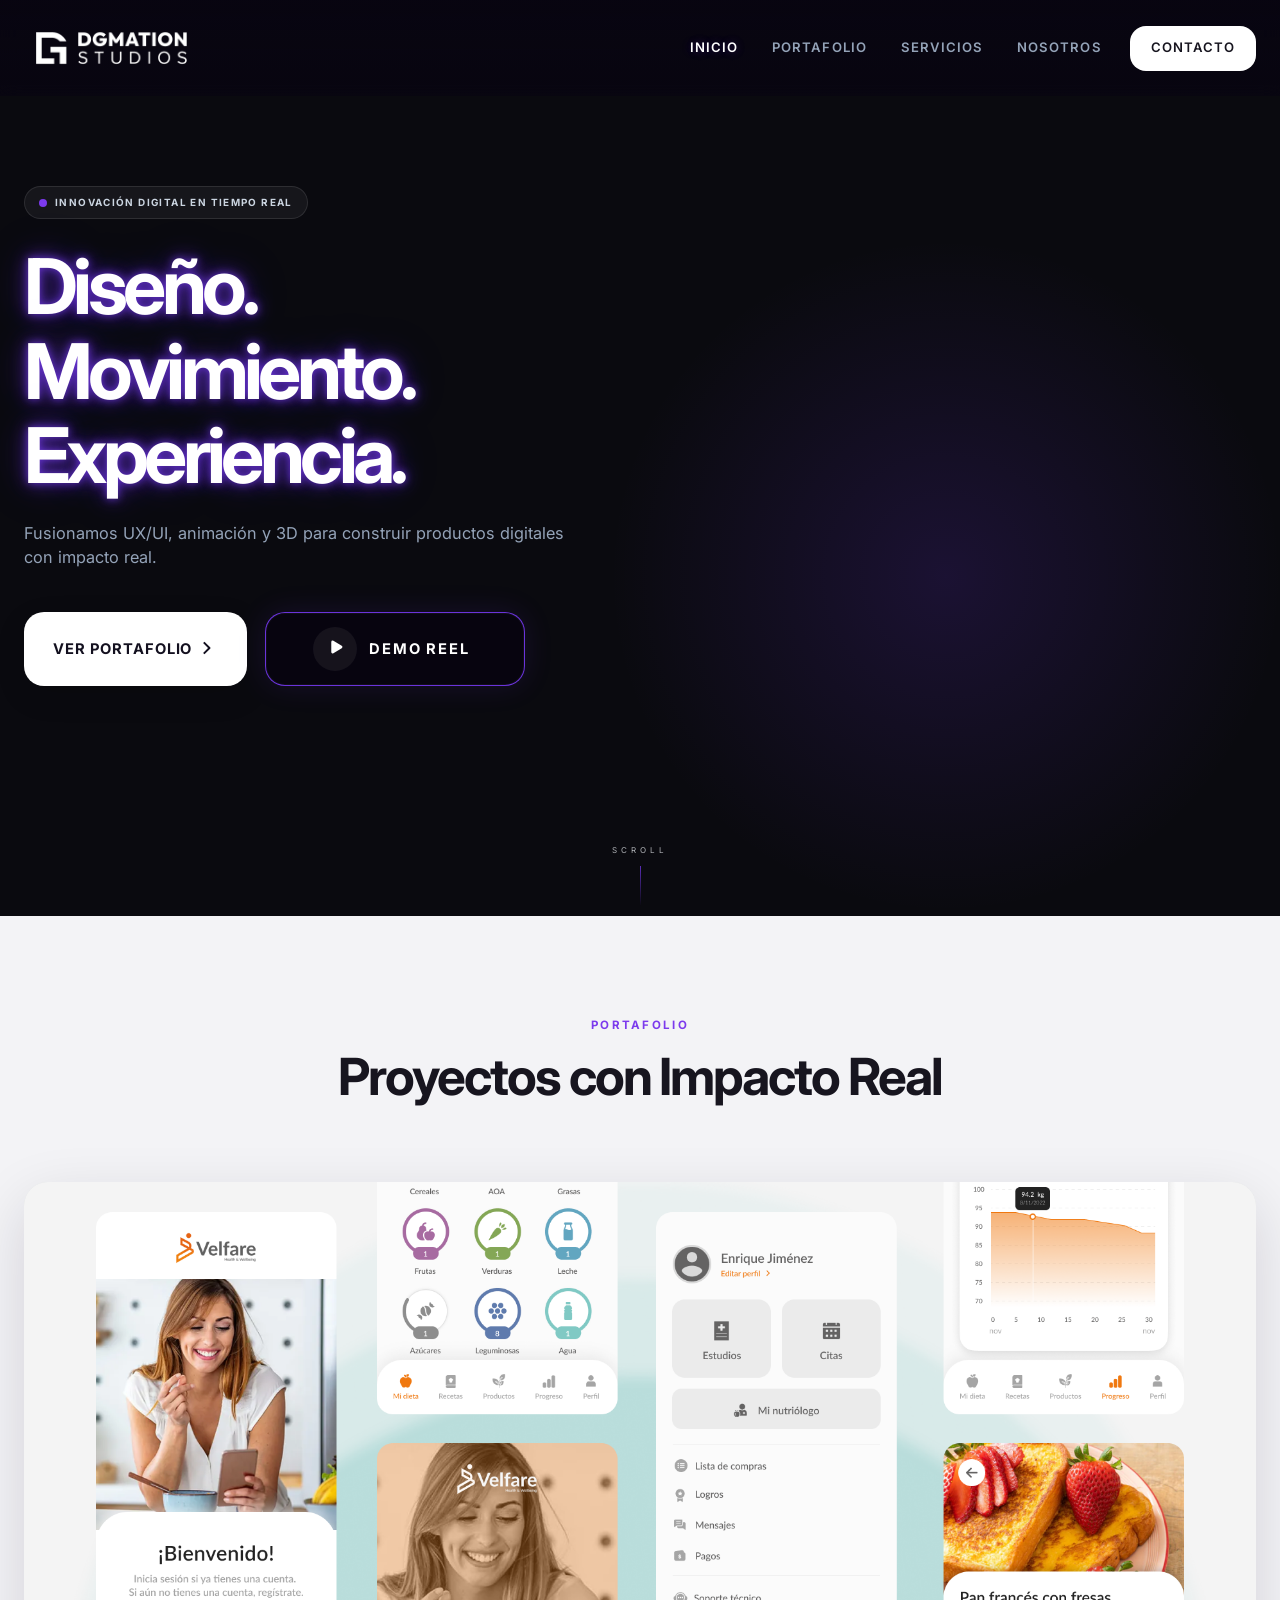
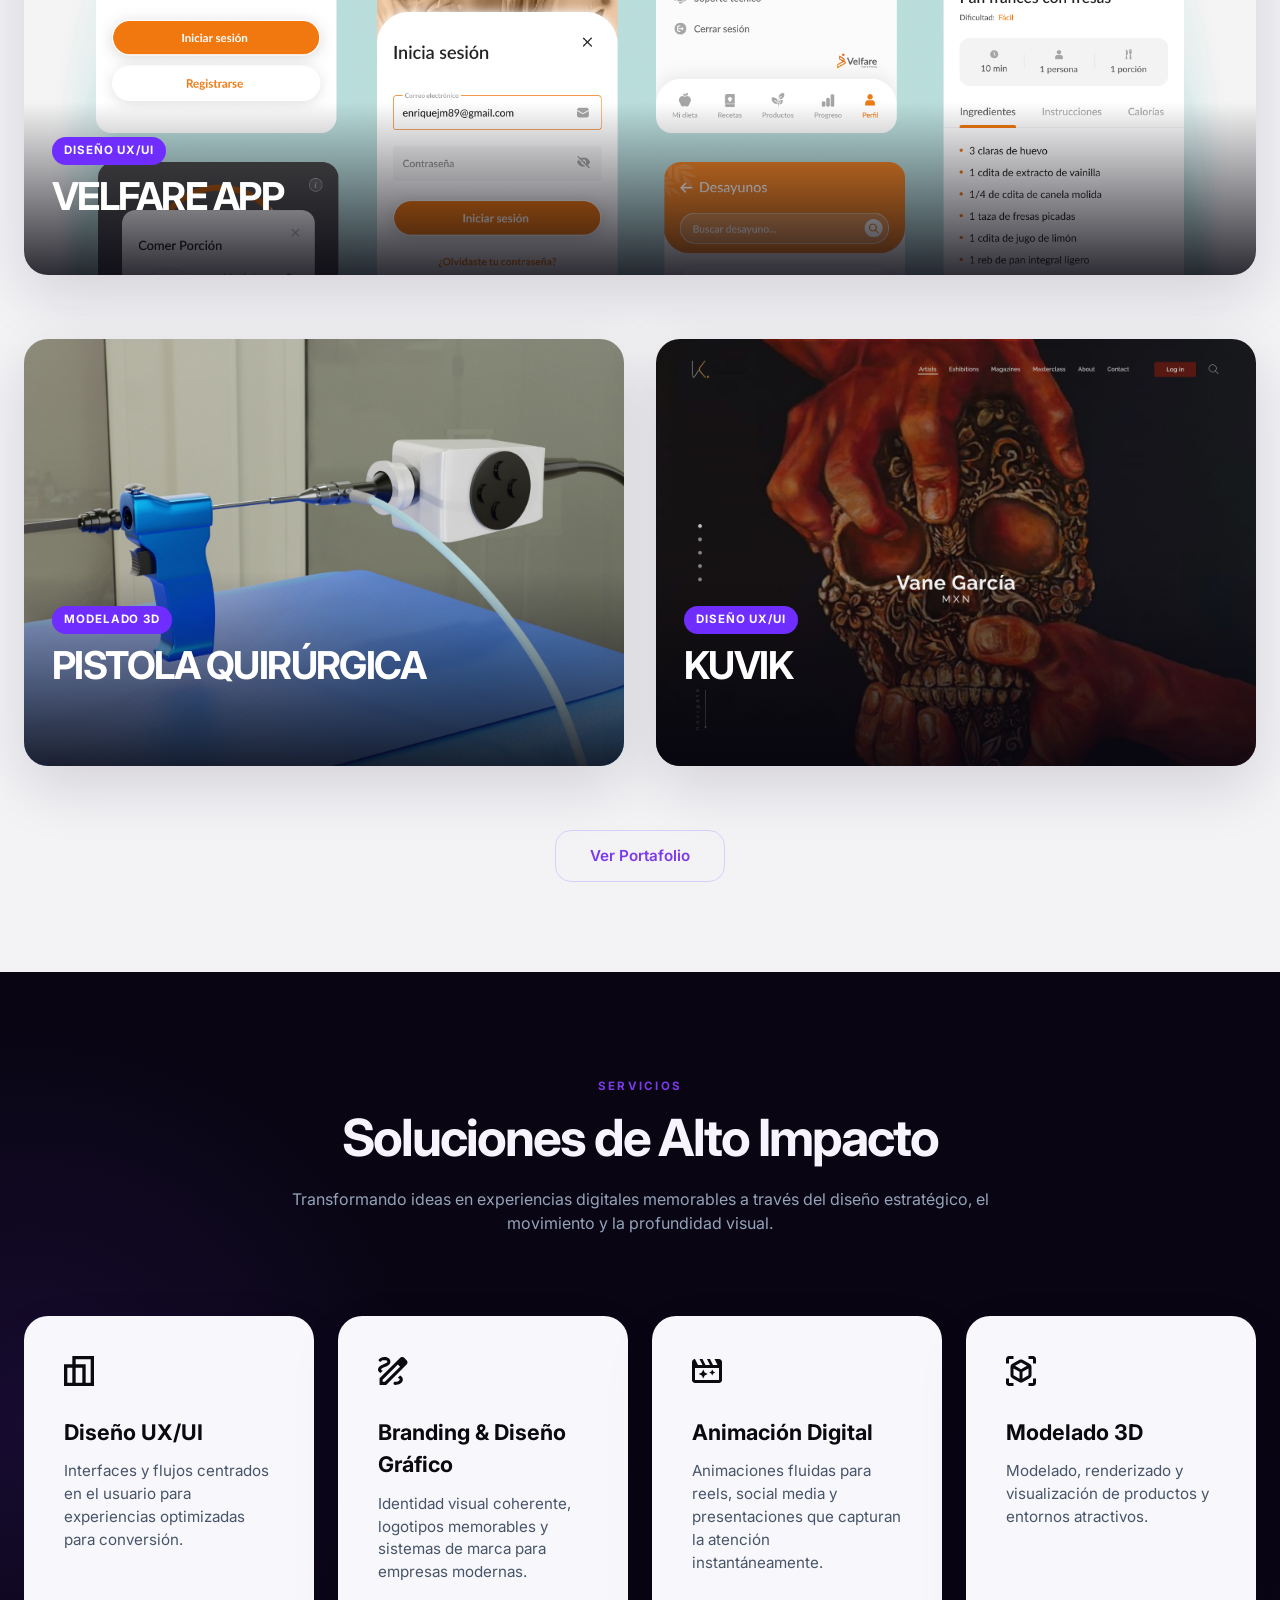
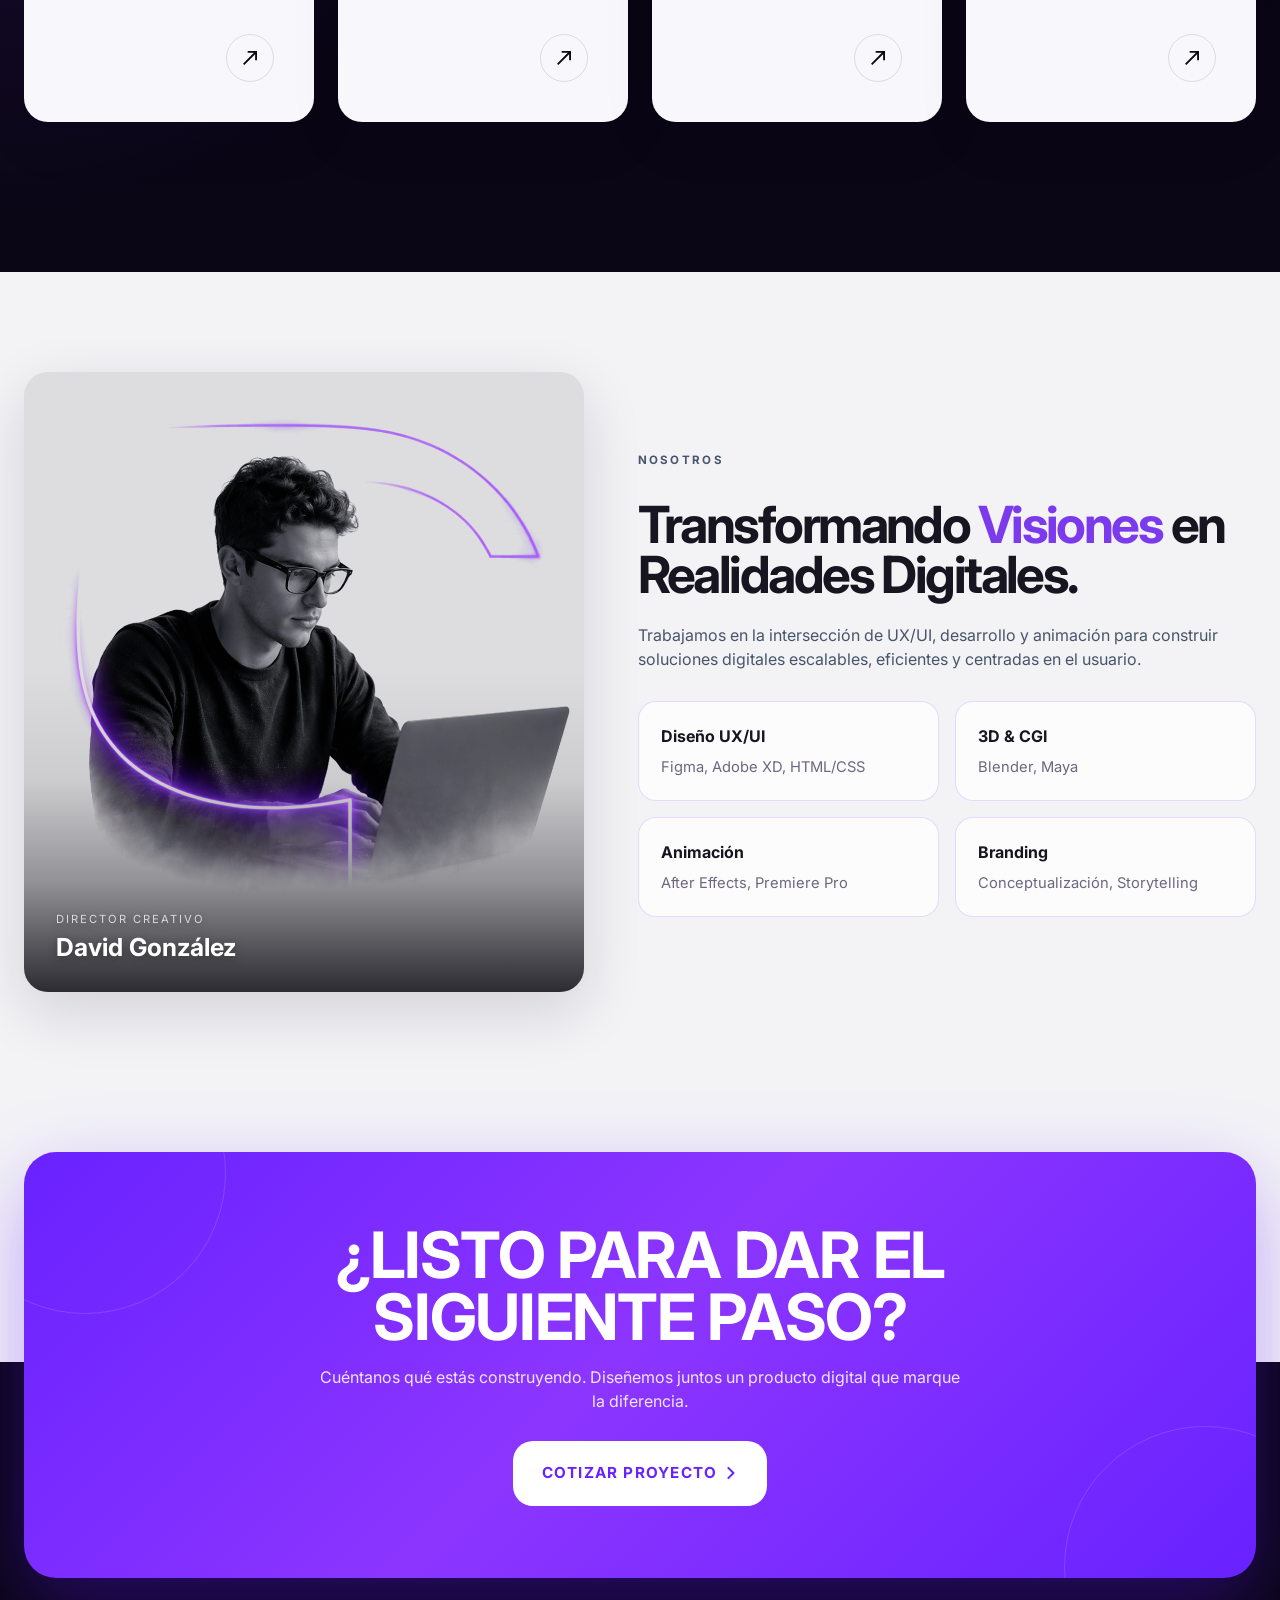
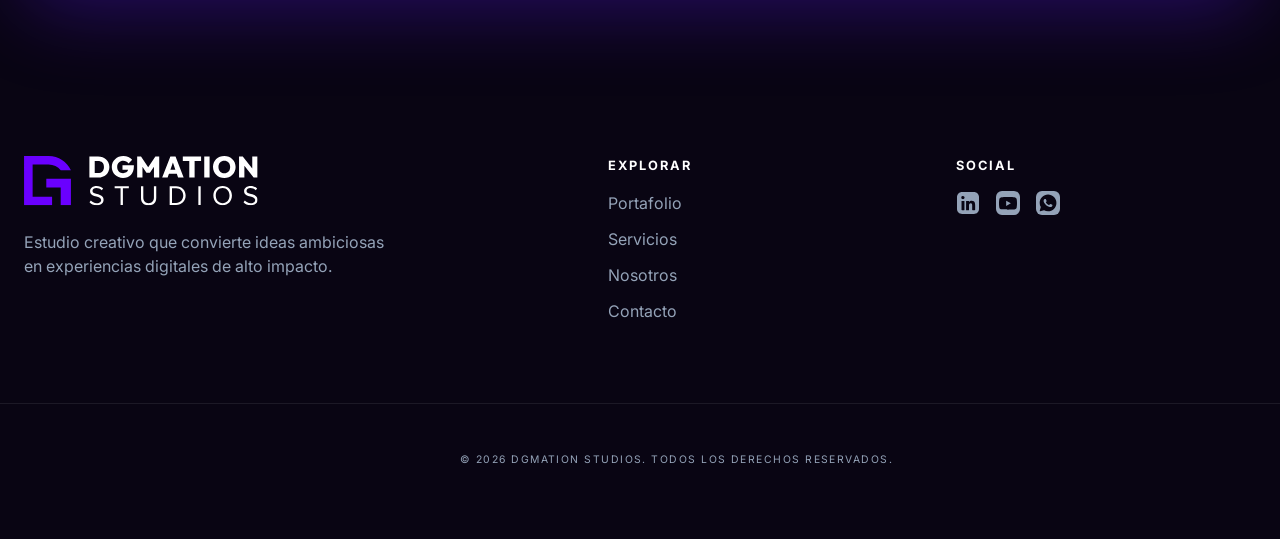
==== commit 1e88d318: "Social media links, portfolio filters, animations modifications before gallery modal dev" ====
--- a/index.html
+++ b/index.html
@@ -34,7 +34,7 @@
     <div id="top"></div>
     <header class="header">
       <div class="container navbar">
-        <a href="index.html#hero" class="logo">
+        <a href="#top" class="logo">
           <img src="assets/images/logo-white.png" alt="Logo dgmationstudios" />
         </a>
 
@@ -145,15 +145,15 @@
         </div>
       </section>
 
-      <section class="portfolio" id="portfolio">
+      <section class="portfolio portfolio-home-reveal" id="portfolio">
         <div class="container">
-          <div class="section-heading section-heading-center">
+          <div class="section-heading section-heading-center portfolio-home-heading">
             <p class="section-label">Portafolio</p>
             <h2>Proyectos con Impacto Real</h2>
           </div>
 
-          <div class="portfolio-grid">
-            <article class="project-card project-card-large">
+          <div class="portfolio-grid portfolio-home-grid">
+            <article class="project-card project-card-large portfolio-home-card">
               <img
                 src="assets/images/velfare-image.png"
                 alt="Rediseño de portal corporativo"
@@ -168,7 +168,7 @@
               </div>
             </article>
 
-            <article class="project-card">
+            <article class="project-card portfolio-home-card">
               <img
                 src="assets/images/pistola-image.jpg"
                 alt="Identity Luxury Apps"
@@ -183,7 +183,7 @@
               </div>
             </article>
 
-            <article class="project-card">
+            <article class="project-card portfolio-home-card">
               <img
                 src="assets/images/kuvik-image.jpg"
                 alt="SaaS Dashboard V2"
@@ -199,7 +199,7 @@
             </article>
           </div>
 
-          <div class="section-cta">
+          <div class="section-cta portfolio-home-cta">
             <a href="portfolio.html" class="btn btn-outline-light">Ver Portafolio</a>
           </div>
         </div>
@@ -402,7 +402,7 @@
               alt="Retrato de David González"
             />
             <div class="profile-info">
-              <p class="profile-role">Creative Director</p>
+              <p class="profile-role">Director Creativo</p>
               <h2>David González</h2>
             </div>
           </article>
@@ -454,9 +454,26 @@
             <a
               href="#contactModal"
               class="btn btn-light cta-contact js-open-contact"
-              >Cotizar Proyecto
-              </a
             >
+              <span>Cotizar Proyecto</span>
+
+              <span class="cta-contact-arrow" aria-hidden="true">
+                <svg
+                  xmlns="http://www.w3.org/2000/svg"
+                  width="24"
+                  height="24"
+                  viewBox="0 0 24 24"
+                  fill="none"
+                >
+                  <path
+                    fill-rule="evenodd"
+                    clip-rule="evenodd"
+                    d="M16.1569 12.711L10.4999 18.368L9.08594 16.954L14.0359 12.004L9.08594 7.05401L10.4999 5.64001L16.1569 11.297C16.3444 11.4845 16.4497 11.7389 16.4497 12.004C16.4497 12.2692 16.3444 12.5235 16.1569 12.711Z"
+                    fill="currentColor"
+                  />
+                </svg>
+              </span>
+            </a>
           </div>
         </div>
       </section>
@@ -490,8 +507,8 @@
           <h3>Social</h3>
           <ul class="footer-social">
             <li>
-              <a href="#" class="social-link social-linkedin"
-                ><svg
+              <a href="https://www.linkedin.com/in/david-esa%C3%BA-gonz%C3%A1lez-guti%C3%A9rrez-844838271/" class="social-link social-linkedin" aria-label="LinkedIn" target="_blank" rel="noopener noreferrer">
+                <svg
                   xmlns="http://www.w3.org/2000/svg"
                   width="24"
                   height="24"
@@ -505,6 +522,7 @@
                 </svg>
               </a>
             </li>
+            <!--  
             <li>
               <a href="#" class="social-link social-instagram"
                 ><svg
@@ -522,9 +540,10 @@
                 </svg>
               </a>
             </li>
+            -->
             <li>
-              <a href="#" class="social-link social-youtube"
-                ><svg
+              <a href="https://www.youtube.com/@DavidGonzalez-pk9kh" class="social-link social-youtube" aria-label="YouTube" target="_blank" rel="noopener noreferrer">
+                <svg
                   xmlns="http://www.w3.org/2000/svg"
                   width="24"
                   height="24"
@@ -540,29 +559,30 @@
               </a>
             </li>
             <li>
-              <a href="#" class="social-link social-behance"
-                ><svg
-                  xmlns="http://www.w3.org/2000/svg"
-                  width="24"
-                  height="24"
-                  viewBox="0 0 24 24"
-                  fill="none"
-                >
-                  <rect width="24" height="24" rx="6" fill="#94A3B8" />
-                  <path
-                    d="M8.75752 6.52916C9.2256 6.52916 9.69368 6.57381 10.1395 6.6631C10.5184 6.7524 10.875 6.90867 11.2094 7.13191C11.4991 7.35516 11.7443 7.64537 11.9003 7.98024C12.0787 8.4044 12.1678 8.85088 12.1455 9.29737C12.1678 9.7885 12.0341 10.2796 11.7889 10.7038C11.5214 11.1056 11.1425 11.4182 10.719 11.6191C11.3208 11.7754 11.8335 12.1549 12.1678 12.646C12.5022 13.1818 12.6582 13.8069 12.6582 14.4319C12.6582 14.9454 12.569 15.4365 12.3461 15.883C12.1455 16.2849 11.8558 16.6197 11.5214 16.9099C11.1648 17.1778 10.7413 17.3787 10.3178 17.4904C9.872 17.6243 9.40391 17.669 8.93583 17.669H3.76465V6.50684H8.75752V6.52916ZM8.44546 11.0387C8.8021 11.061 9.18102 10.9494 9.47078 10.7261C9.76055 10.4806 9.91658 10.101 9.872 9.6992C9.872 9.47596 9.82742 9.25272 9.73826 9.0518C9.6491 8.89553 9.53765 8.76158 9.38162 8.67229C9.2256 8.58299 9.04728 8.49369 8.86897 8.47137C8.66836 8.42672 8.46775 8.42672 8.26715 8.42672H6.08277V11.0387H8.44546ZM8.5792 15.816C8.8021 15.816 9.02499 15.7937 9.2256 15.7491C9.4262 15.7044 9.60452 15.6151 9.78284 15.5035C9.93887 15.3919 10.0726 15.2356 10.1618 15.057C10.2732 14.8338 10.3178 14.5882 10.2955 14.3426C10.3401 13.8738 10.1618 13.4274 9.82742 13.1148C9.47078 12.8469 9.04728 12.7353 8.60149 12.7576H6.08277V15.8384H8.5792V15.816Z"
-                    fill="#090513"
-                  />
-                  <path
-                    d="M15.9571 15.7711C16.336 16.106 16.8264 16.2846 17.3167 16.2623C17.718 16.2623 18.0969 16.1506 18.4089 15.9274C18.6764 15.7488 18.8547 15.5032 18.9662 15.213H20.8162C20.6156 16.039 20.1252 16.7757 19.4565 17.2892C18.8101 17.7357 18.03 17.9366 17.2276 17.9142C16.6703 17.9142 16.1131 17.825 15.5782 17.6017C15.1101 17.4008 14.6866 17.1106 14.3522 16.7311C14.0179 16.3292 13.7504 15.8827 13.5721 15.3916C13.3715 14.8335 13.2823 14.2531 13.3046 13.6726C13.3046 13.0922 13.3938 12.5341 13.5944 11.976C14.1293 10.4133 15.6004 9.36406 17.2499 9.38639C17.8517 9.36406 18.4312 9.52033 18.9662 9.78822C19.4342 10.0561 19.8578 10.4133 20.1698 10.8598C20.4819 11.3286 20.727 11.8421 20.8385 12.4002C20.9722 12.9806 21.0168 13.6057 20.9945 14.2084H15.4667C15.3998 14.7665 15.5781 15.3246 15.9571 15.7711ZM18.3643 11.5072C18.0523 11.1947 17.6288 11.0384 17.183 11.0607C16.8932 11.0607 16.6035 11.1054 16.3583 11.2393C16.1577 11.3509 15.9794 11.5072 15.8233 11.6858C15.6896 11.8644 15.6004 12.043 15.5336 12.2662C15.489 12.4448 15.4444 12.6234 15.4444 12.802H18.877C18.8324 12.3332 18.6541 11.8867 18.3643 11.5072Z"
-                    fill="#090513"
-                  />
-                  <path
-                    d="M19.2781 7.26562H14.9985V8.35951H19.2781V7.26562Z"
-                    fill="#090513"
-                  />
-                </svg>
-              </a>
+               <a
+                  href="https://wa.me/525568031496?text=Hola%2C%20vi%20el%20sitio%20de%20DGMATION%20STUDIOS%20y%20me%20gustar%C3%ADa%20hablar%20sobre%20un%20proyecto."
+                  class="social-link social-whatsapp"
+                  aria-label="WhatsApp"
+                  target="_blank"
+                  rel="noopener noreferrer"
+                >
+                  <svg
+                    xmlns="http://www.w3.org/2000/svg"
+                    width="24"
+                    height="24"
+                    viewBox="0 0 24 24"
+                    fill="none"
+                  >
+                    <rect width="24" height="24" rx="6" fill="#94A3B8" />
+
+                    <path
+                      fill-rule="evenodd"
+                      clip-rule="evenodd"
+                      d="M2.18398 21.331C2.16514 21.3988 2.16451 21.4704 2.18217 21.5385C2.19982 21.6066 2.23512 21.6689 2.28452 21.719C2.33392 21.7691 2.39566 21.8053 2.46351 21.8239C2.53137 21.8425 2.60293 21.8429 2.67098 21.825L7.27798 20.621C8.73967 21.4128 10.3757 21.8276 12.038 21.828H12.042C17.528 21.828 22 17.382 22 11.916C22.0034 10.6126 21.7475 9.32149 21.2472 8.11785C20.7469 6.91422 20.0123 5.8221 19.086 4.90505C18.1613 3.98046 17.0629 3.24782 15.854 2.74927C14.6451 2.25072 13.3496 1.9961 12.042 2.00005C6.55598 2.00005 2.08398 6.44604 2.08398 11.911C2.08398 13.65 2.54198 15.358 3.41398 16.865L2.18398 21.331ZM8.88598 7.17005C9.06898 7.17505 9.27198 7.18505 9.46498 7.61305C9.59298 7.89805 9.80798 8.42305 9.98398 8.85105C10.121 9.18405 10.233 9.45805 10.261 9.51405C10.326 9.64205 10.365 9.78905 10.281 9.96205L10.253 10.02C10.185 10.16 10.137 10.26 10.023 10.39L9.87998 10.56C9.79498 10.664 9.70998 10.766 9.63798 10.838C9.50898 10.966 9.37598 11.104 9.52398 11.36C9.67198 11.616 10.192 12.458 10.959 13.137C11.52 13.643 12.1636 14.0489 12.862 14.337C12.932 14.367 12.9887 14.3924 13.032 14.413C13.289 14.541 13.442 14.521 13.59 14.349C13.739 14.176 14.233 13.6 14.407 13.344C14.575 13.088 14.747 13.128 14.985 13.216C15.223 13.305 16.489 13.926 16.746 14.053L16.889 14.123C17.068 14.208 17.189 14.267 17.241 14.353C17.305 14.462 17.305 14.973 17.093 15.575C16.875 16.175 15.826 16.751 15.351 16.795L15.216 16.811C14.78 16.863 14.228 16.931 12.26 16.156C9.83398 15.202 8.23298 12.836 7.90998 12.357L7.85698 12.281L7.85198 12.273C7.70398 12.076 6.80298 10.871 6.80298 9.62705C6.80298 8.43705 7.38998 7.81705 7.65698 7.53505L7.70398 7.48505C7.79041 7.38742 7.896 7.30862 8.01419 7.25357C8.13238 7.19852 8.26064 7.16838 8.39098 7.16505C8.56398 7.16505 8.73798 7.16505 8.88598 7.17005Z"
+                      fill="#090513"
+                    />
+                  </svg>
+                </a>
             </li>
           </ul>
         </div>
@@ -723,7 +743,7 @@
                 <span class="contact-modal-detail-label">Teléfono / WhatsApp</span>
 
                 <a
-                  href="https://wa.me/525568031496?text=Hola%2C%20vi%20el%20sitio%20de%20DGMATION%20Studios%20y%20me%20gustaría%20hablar%20sobre%20un%20proyecto."
+                  href="https://wa.me/525568031496?text=Hola%2C%20vi%20el%20sitio%20de%20DGMATION%20STUDIOS%20y%20me%20gustaría%20hablar%20sobre%20un%20proyecto."
                   class="contact-modal-direct-link contact-modal-phone-link"
                   target="_blank"
                   rel="noopener noreferrer"
@@ -783,9 +803,11 @@
             <ul class="contact-modal-social-icons">
               <li>
                 <a
-                  href="#"
+                  href="https://www.linkedin.com/in/david-esa%C3%BA-gonz%C3%A1lez-guti%C3%A9rrez-844838271/"
                   class="contact-social-link contact-social-linkedin"
                   aria-label="LinkedIn"
+                  target="_blank" 
+                  rel="noopener noreferrer"
                 >
                     <svg
                     xmlns="http://www.w3.org/2000/svg"
@@ -801,7 +823,8 @@
                   </svg>
                 </a>
               </li>
-
+              
+              <!--  
               <li>
                 <a
                   href="#"
@@ -823,12 +846,14 @@
                   </svg>
                 </a>
               </li>
-
+              -->
               <li>
                 <a
-                  href="#"
+                  href="https://www.youtube.com/@DavidGonzalez-pk9kh"
                   class="contact-social-link contact-social-youtube"
                   aria-label="YouTube"
+                  target="_blank" 
+                  rel="noopener noreferrer"
                 >
                   <svg
                     xmlns="http://www.w3.org/2000/svg"
@@ -848,9 +873,11 @@
 
               <li>
                 <a
-                  href="#"
-                  class="contact-social-link contact-social-behance"
-                  aria-label="Behance"
+                  href="https://wa.me/525568031496?text=Hola%2C%20vi%20el%20sitio%20de%20DGMATION%20STUDIOS%20y%20me%20gustar%C3%ADa%20hablar%20sobre%20un%20proyecto."
+                  class="contact-social-link contact-social-whatsapp"
+                  aria-label="WhatsApp"
+                  target="_blank"
+                  rel="noopener noreferrer"
                 >
                   <svg
                     xmlns="http://www.w3.org/2000/svg"
@@ -860,16 +887,11 @@
                     fill="none"
                   >
                     <rect width="24" height="24" rx="6" fill="#94A3B8" />
-                    <path
-                      d="M8.75752 6.52916C9.2256 6.52916 9.69368 6.57381 10.1395 6.6631C10.5184 6.7524 10.875 6.90867 11.2094 7.13191C11.4991 7.35516 11.7443 7.64537 11.9003 7.98024C12.0787 8.4044 12.1678 8.85088 12.1455 9.29737C12.1678 9.7885 12.0341 10.2796 11.7889 10.7038C11.5214 11.1056 11.1425 11.4182 10.719 11.6191C11.3208 11.7754 11.8335 12.1549 12.1678 12.646C12.5022 13.1818 12.6582 13.8069 12.6582 14.4319C12.6582 14.9454 12.569 15.4365 12.3461 15.883C12.1455 16.2849 11.8558 16.6197 11.5214 16.9099C11.1648 17.1778 10.7413 17.3787 10.3178 17.4904C9.872 17.6243 9.40391 17.669 8.93583 17.669H3.76465V6.50684H8.75752V6.52916ZM8.44546 11.0387C8.8021 11.061 9.18102 10.9494 9.47078 10.7261C9.76055 10.4806 9.91658 10.101 9.872 9.6992C9.872 9.47596 9.82742 9.25272 9.73826 9.0518C9.6491 8.89553 9.53765 8.76158 9.38162 8.67229C9.2256 8.58299 9.04728 8.49369 8.86897 8.47137C8.66836 8.42672 8.46775 8.42672 8.26715 8.42672H6.08277V11.0387H8.44546ZM8.5792 15.816C8.8021 15.816 9.02499 15.7937 9.2256 15.7491C9.4262 15.7044 9.60452 15.6151 9.78284 15.5035C9.93887 15.3919 10.0726 15.2356 10.1618 15.057C10.2732 14.8338 10.3178 14.5882 10.2955 14.3426C10.3401 13.8738 10.1618 13.4274 9.82742 13.1148C9.47078 12.8469 9.04728 12.7353 8.60149 12.7576H6.08277V15.8384H8.5792V15.816Z"
-                      fill="#090513"
-                    />
-                    <path
-                      d="M15.9571 15.7711C16.336 16.106 16.8264 16.2846 17.3167 16.2623C17.718 16.2623 18.0969 16.1506 18.4089 15.9274C18.6764 15.7488 18.8547 15.5032 18.9662 15.213H20.8162C20.6156 16.039 20.1252 16.7757 19.4565 17.2892C18.8101 17.7357 18.03 17.9366 17.2276 17.9142C16.6703 17.9142 16.1131 17.825 15.5782 17.6017C15.1101 17.4008 14.6866 17.1106 14.3522 16.7311C14.0179 16.3292 13.7504 15.8827 13.5721 15.3916C13.3715 14.8335 13.2823 14.2531 13.3046 13.6726C13.3046 13.0922 13.3938 12.5341 13.5944 11.976C14.1293 10.4133 15.6004 9.36406 17.2499 9.38639C17.8517 9.36406 18.4312 9.52033 18.9662 9.78822C19.4342 10.0561 19.8578 10.4133 20.1698 10.8598C20.4819 11.3286 20.727 11.8421 20.8385 12.4002C20.9722 12.9806 21.0168 13.6057 20.9945 14.2084H15.4667C15.3998 14.7665 15.5781 15.3246 15.9571 15.7711ZM18.3643 11.5072C18.0523 11.1947 17.6288 11.0384 17.183 11.0607C16.8932 11.0607 16.6035 11.1054 16.3583 11.2393C16.1577 11.3509 15.9794 11.5072 15.8233 11.6858C15.6896 11.8644 15.6004 12.043 15.5336 12.2662C15.489 12.4448 15.4444 12.6234 15.4444 12.802H18.877C18.8324 12.3332 18.6541 11.8867 18.3643 11.5072Z"
-                      fill="#090513"
-                    />
-                    <path
-                      d="M19.2781 7.26562H14.9985V8.35951H19.2781V7.26562Z"
+
+                    <path
+                      fill-rule="evenodd"
+                      clip-rule="evenodd"
+                      d="M2.18398 21.331C2.16514 21.3988 2.16451 21.4704 2.18217 21.5385C2.19982 21.6066 2.23512 21.6689 2.28452 21.719C2.33392 21.7691 2.39566 21.8053 2.46351 21.8239C2.53137 21.8425 2.60293 21.8429 2.67098 21.825L7.27798 20.621C8.73967 21.4128 10.3757 21.8276 12.038 21.828H12.042C17.528 21.828 22 17.382 22 11.916C22.0034 10.6126 21.7475 9.32149 21.2472 8.11785C20.7469 6.91422 20.0123 5.8221 19.086 4.90505C18.1613 3.98046 17.0629 3.24782 15.854 2.74927C14.6451 2.25072 13.3496 1.9961 12.042 2.00005C6.55598 2.00005 2.08398 6.44604 2.08398 11.911C2.08398 13.65 2.54198 15.358 3.41398 16.865L2.18398 21.331ZM8.88598 7.17005C9.06898 7.17505 9.27198 7.18505 9.46498 7.61305C9.59298 7.89805 9.80798 8.42305 9.98398 8.85105C10.121 9.18405 10.233 9.45805 10.261 9.51405C10.326 9.64205 10.365 9.78905 10.281 9.96205L10.253 10.02C10.185 10.16 10.137 10.26 10.023 10.39L9.87998 10.56C9.79498 10.664 9.70998 10.766 9.63798 10.838C9.50898 10.966 9.37598 11.104 9.52398 11.36C9.67198 11.616 10.192 12.458 10.959 13.137C11.52 13.643 12.1636 14.0489 12.862 14.337C12.932 14.367 12.9887 14.3924 13.032 14.413C13.289 14.541 13.442 14.521 13.59 14.349C13.739 14.176 14.233 13.6 14.407 13.344C14.575 13.088 14.747 13.128 14.985 13.216C15.223 13.305 16.489 13.926 16.746 14.053L16.889 14.123C17.068 14.208 17.189 14.267 17.241 14.353C17.305 14.462 17.305 14.973 17.093 15.575C16.875 16.175 15.826 16.751 15.351 16.795L15.216 16.811C14.78 16.863 14.228 16.931 12.26 16.156C9.83398 15.202 8.23298 12.836 7.90998 12.357L7.85698 12.281L7.85198 12.273C7.70398 12.076 6.80298 10.871 6.80298 9.62705C6.80298 8.43705 7.38998 7.81705 7.65698 7.53505L7.70398 7.48505C7.79041 7.38742 7.896 7.30862 8.01419 7.25357C8.13238 7.19852 8.26064 7.16838 8.39098 7.16505C8.56398 7.16505 8.73798 7.16505 8.88598 7.17005Z"
                       fill="#090513"
                     />
                   </svg>
--- a/css/styles.css
+++ b/css/styles.css
@@ -118,7 +118,7 @@
   display: inline-flex;
   align-items: center;
   justify-content: center;
-  gap: 10px;
+  gap: 1px;
   min-height: 52px;
   padding: 0 24px;
   border-radius: 16px;
@@ -166,6 +166,7 @@
   justify-content: center;
   font-size: 1.65rem;
   line-height: 1;
+  transform: translateY(-1px);
 }
 
 .hero-btn-primary svg path {
@@ -312,6 +313,7 @@
   background: transparent;
   border-color: var(--border-soft);
   color: var(--primary);
+  min-width: 170px;
 }
 
 .btn-outline-light:hover {
@@ -1073,6 +1075,44 @@
 }
 
 /* =========================
+   HOME PORTFOLIO REVEAL
+========================= */
+
+.portfolio-home-heading,
+.portfolio-home-card,
+.portfolio-home-cta {
+  opacity: 0;
+  transform: translateY(28px);
+
+  will-change: opacity, transform;
+}
+
+.portfolio-home-heading.is-visible,
+.portfolio-home-card.is-visible,
+.portfolio-home-cta.is-visible {
+  opacity: 1;
+  transform: translateY(0);
+}
+
+.portfolio-home-heading {
+  transition:
+    opacity .95s cubic-bezier(.22,1,.36,1),
+    transform .95s cubic-bezier(.22,1,.36,1);
+}
+
+.portfolio-home-card {
+  transition:
+    opacity .9s cubic-bezier(.22,1,.36,1),
+    transform .9s cubic-bezier(.22,1,.36,1);
+}
+
+.portfolio-home-cta {
+  transition:
+    opacity .85s cubic-bezier(.22,1,.36,1),
+    transform .85s cubic-bezier(.22,1,.36,1);
+}
+
+/* =========================
    CTA BANNER
 ========================= */
 .cta-banner {
@@ -1129,7 +1169,7 @@
 
 .cta-contact {
   min-height: 65px;
-  padding: 0 28px;
+  padding: 0px 24px 0px 28px;
   border-radius: 20px;
   font-size: 0.95rem;
   font-weight: 700;
@@ -1139,6 +1179,14 @@
   color: #6922ff;
 }
 
+.cta-contact-arrow {
+  display: inline-flex;
+  align-items: center;
+  justify-content: center;
+  color: inherit;
+  transform: translateY(-1px);
+}
+
 /* =========================
    FOOTER
 ========================= */
@@ -1247,6 +1295,12 @@
   height: 24px;
 }
 
+.footer .footer-social .social-whatsapp svg path {
+  transform: scale(0.84);
+  transform-origin: center;
+  transform-box: fill-box;
+}
+
 .footer .footer-social svg path,
 .footer .footer-social svg rect {
   transition: fill 0.25s ease;
@@ -1257,16 +1311,18 @@
   fill: #ffffff;
 }
 
-/* Instagram, YouTube, Behance */
+/* Instagram, YouTube, Behance, WhatsApp */
 .footer .footer-social .social-instagram:hover svg rect,
 .footer .footer-social .social-youtube:hover svg rect,
-.footer .footer-social .social-behance:hover svg rect {
+.footer .footer-social .social-behance:hover svg rect,
+.footer .footer-social .social-whatsapp:hover svg rect {
   fill: #ffffff;
 }
 
 .footer .footer-social .social-instagram:hover svg path,
 .footer .footer-social .social-youtube:hover svg path,
-.footer .footer-social .social-behance:hover svg path {
+.footer .footer-social .social-behance:hover svg path,
+.footer .footer-social .social-whatsapp:hover svg path {
   fill: #090513;
 }
 /* =========================
@@ -1819,13 +1875,15 @@
 /* Instagram, YouTube y Behance */
 .contact-social-instagram:hover svg rect,
 .contact-social-youtube:hover svg rect,
-.contact-social-behance:hover svg rect {
+.contact-social-behance:hover svg rect,
+.contact-social-whatsapp:hover svg rect {
   fill: #ffffff;
 }
 
 .contact-social-instagram:hover svg path,
 .contact-social-youtube:hover svg path,
-.contact-social-behance:hover svg path {
+.contact-social-behance:hover svg path,
+.contact-social-whatsapp:hover svg path {
   fill: #090513;
 }
 
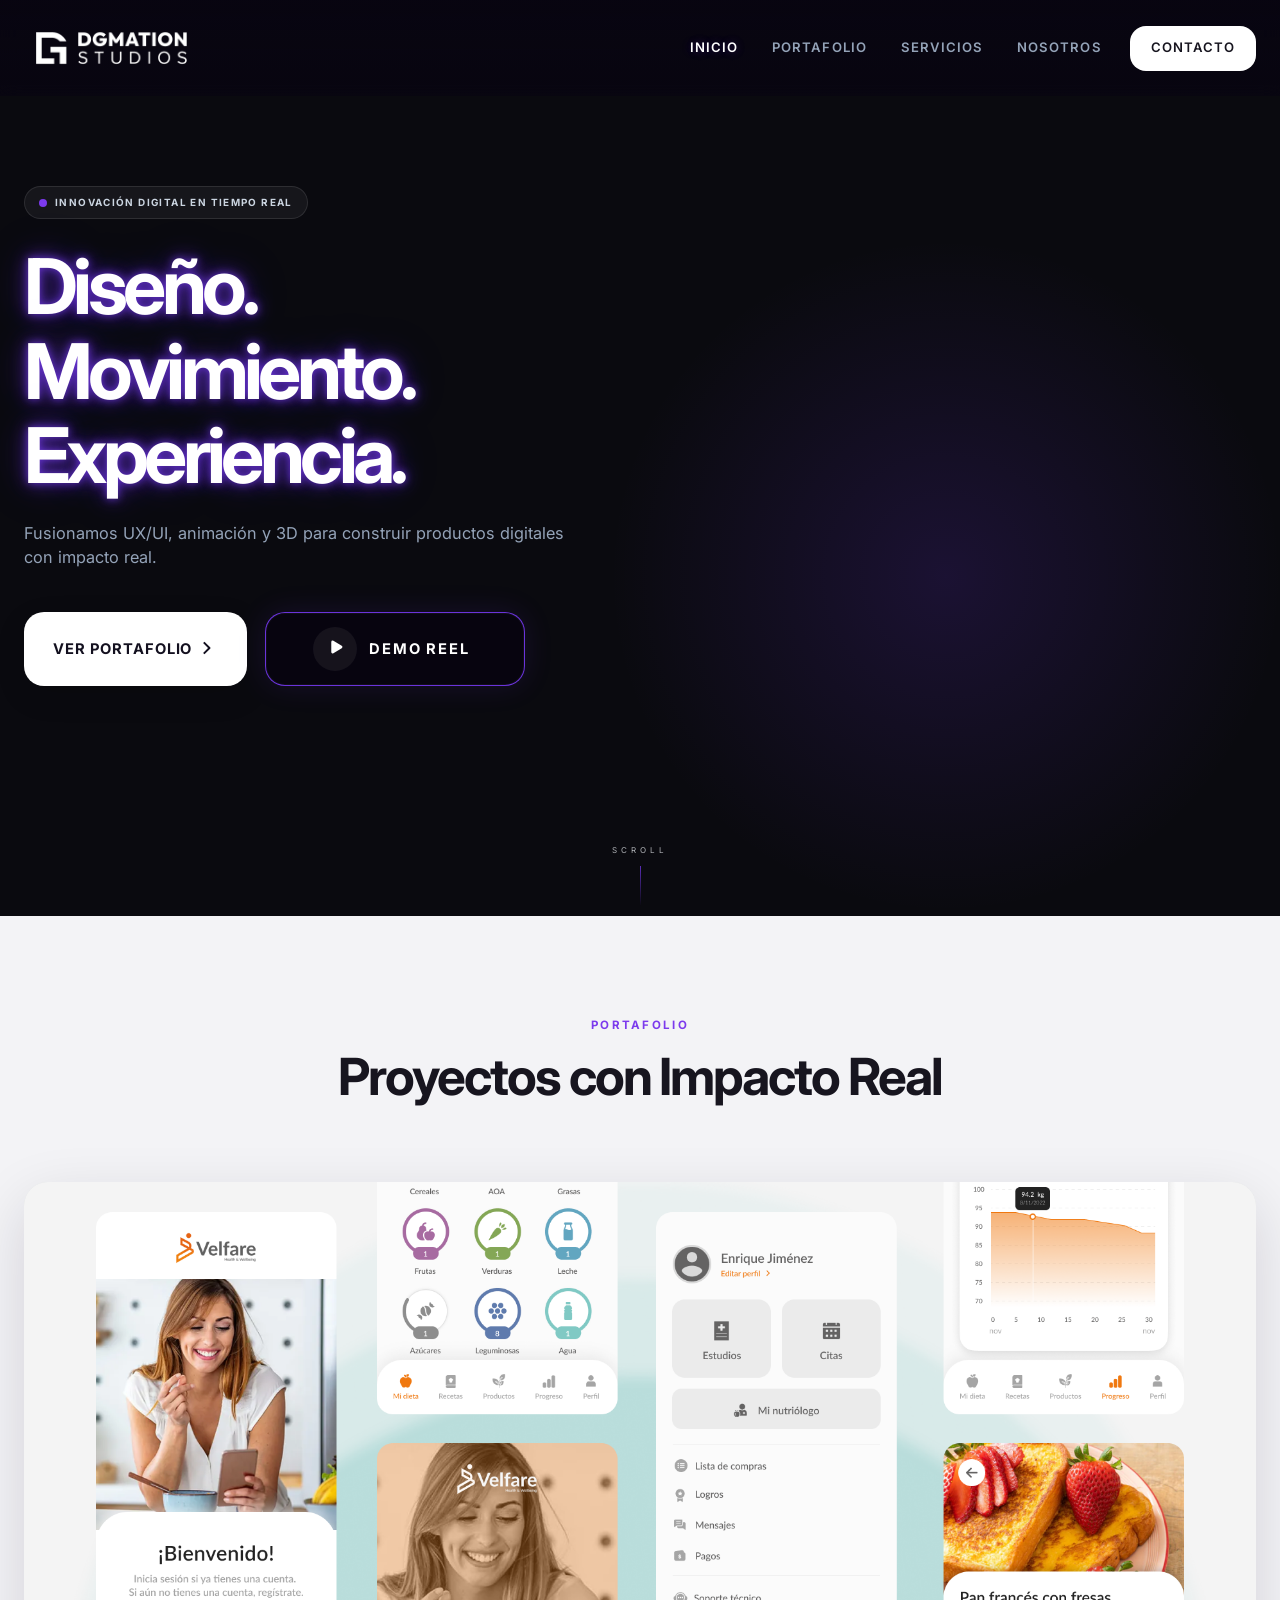
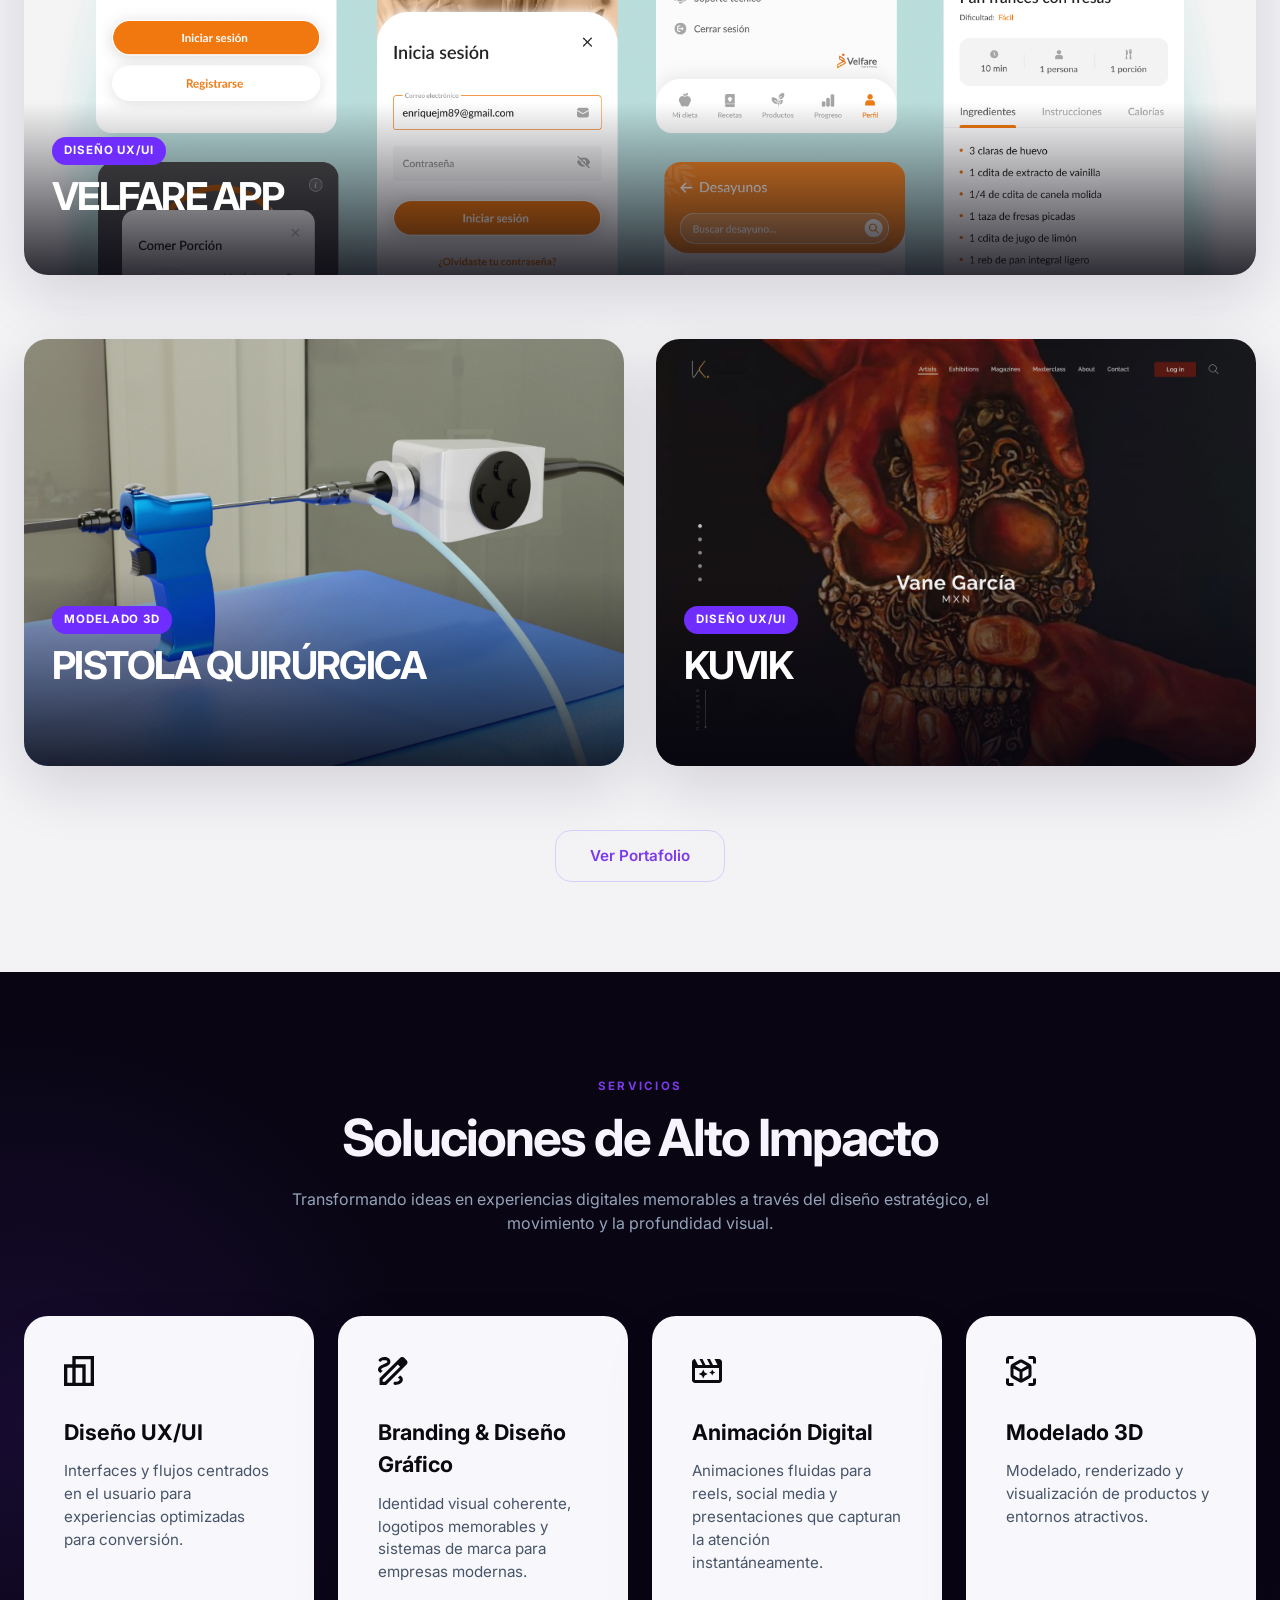
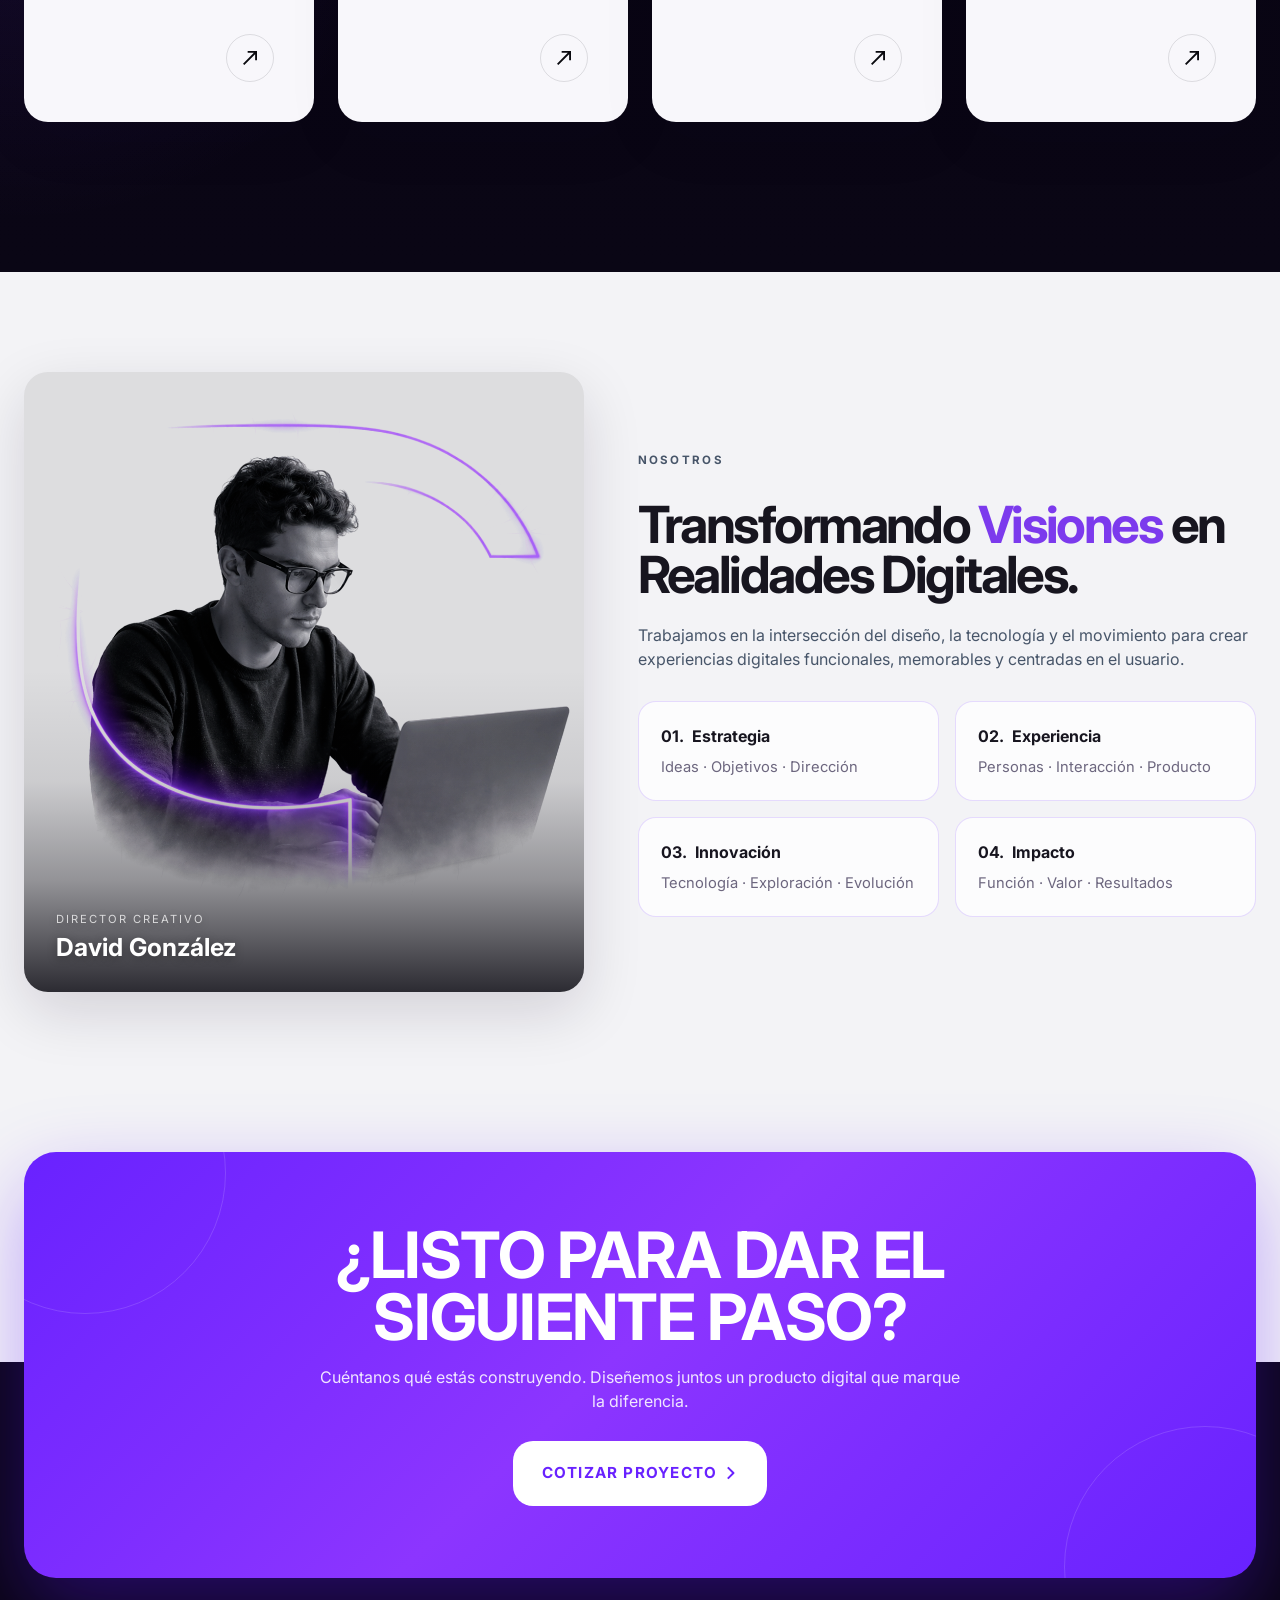
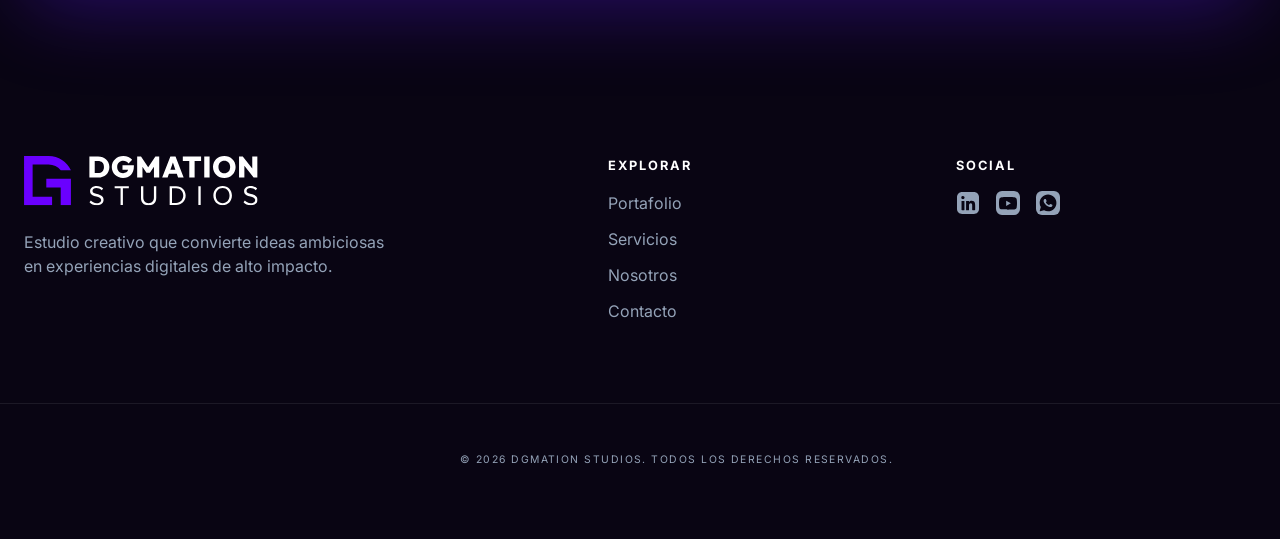
==== commit 33a5f9ac: "Nosotros and Portfolio Cards changes" ====
--- a/index.html
+++ b/index.html
@@ -154,48 +154,74 @@
 
           <div class="portfolio-grid portfolio-home-grid">
             <article class="project-card project-card-large portfolio-home-card">
-              <img
-                src="assets/images/velfare-image.png"
-                alt="Rediseño de portal corporativo"
-              />
-              <div class="project-overlay">
-                <p class="project-tag">Diseño UX/UI</p>
-                <h3>Velfare App</h3>
-                <p class="project-description">
-                  Aplicación enfocada en nutrición personalizada con experiencia
-                  intuitiva y visual.
-                </p>
-              </div>
+              <a
+                href="portfolio.html"
+                class="portfolio-home-link"
+                aria-label="Ver portafolio de DGMATION STUDIOS"
+              >
+                <img
+                  src="assets/images/velfare-image.png"
+                  alt="Rediseño de portal corporativo"
+                />
+
+                <div class="project-overlay">
+                  <p class="project-tag">Diseño UX/UI</p>
+                  <h3>Velfare App</h3>
+
+                  <p class="project-description">
+                    Aplicación enfocada en nutrición personalizada con experiencia
+                    intuitiva y visual.
+                  </p>
+                </div>
+              </a>
             </article>
 
             <article class="project-card portfolio-home-card">
-              <img
-                src="assets/images/pistola-image.jpg"
-                alt="Identity Luxury Apps"
-              />
-              <div class="project-overlay">
-                <p class="project-tag">Modelado 3D</p>
-                <h3>Pistola Quirúrgica</h3>
-                <p class="project-description">
-                  Modelado 3D de dispositivo médico orientado a simulación,
-                  visualización y comunicación técnica dentro del sector salud.
-                </p>
-              </div>
+              <a
+                href="portfolio.html"
+                class="portfolio-home-link"
+                aria-label="Ver portafolio de DGMATION STUDIOS"
+              >
+                <img
+                  src="assets/images/pistola-image.jpg"
+                  alt="Identity Luxury Apps"
+                />
+
+                <div class="project-overlay">
+                  <p class="project-tag">Modelado 3D</p>
+
+                  <h3>Pistola Quirúrgica</h3>
+
+                  <p class="project-description">
+                    Modelado 3D de dispositivo médico orientado a simulación,
+                    visualización y comunicación técnica dentro del sector salud.
+                  </p>
+                </div>
+              </a>
             </article>
 
             <article class="project-card portfolio-home-card">
-              <img
-                src="assets/images/kuvik-image.jpg"
-                alt="SaaS Dashboard V2"
-              />
-              <div class="project-overlay">
-                <p class="project-tag">Diseño UX/UI</p>
-                <h3>Kuvik</h3>
-                <p class="project-description">
-                  Sitio web diseñado para exhibir y comercializar arte digital,
-                  con una experiencia enfocada en la exploración visual.
-                </p>
-              </div>
+              <a
+                href="portfolio.html"
+                class="portfolio-home-link"
+                aria-label="Ver portafolio de DGMATION STUDIOS"
+              >
+                <img
+                  src="assets/images/kuvik-image.jpg"
+                  alt="SaaS Dashboard V2"
+                />
+
+                <div class="project-overlay">
+                  <p class="project-tag">Diseño UX/UI</p>
+
+                  <h3>Kuvik</h3>
+
+                  <p class="project-description">
+                    Sitio web diseñado para exhibir y comercializar arte digital,
+                    con una experiencia enfocada en la exploración visual.
+                  </p>
+                </div>
+              </a>
             </article>
           </div>
 
@@ -414,30 +440,28 @@
               Realidades Digitales.
             </h2>
             <p>
-              Trabajamos en la intersección de UX/UI, desarrollo y animación
-              para construir soluciones digitales escalables, eficientes y
-              centradas en el usuario.
+              Trabajamos en la intersección del diseño, la tecnología y el movimiento para crear experiencias digitales funcionales, memorables y centradas en el usuario.
             </p>
 
             <div class="skills-grid">
               <article class="skill-card">
-                <h3>Diseño UX/UI</h3>
-                <p>Figma, Adobe XD, HTML/CSS</p>
+                <h3>01. &nbsp;Estrategia</h3>
+                <p>Ideas · Objetivos · Dirección</p>
               </article>
 
               <article class="skill-card">
-                <h3>3D & CGI</h3>
-                <p>Blender, Maya</p>
+                <h3>02. &nbsp;Experiencia</h3>
+                <p>Personas · Interacción · Producto</p>
               </article>
 
               <article class="skill-card">
-                <h3>Animación</h3>
-                <p>After Effects, Premiere Pro</p>
+                <h3>03. &nbsp;Innovación</h3>
+                <p>Tecnología · Exploración · Evolución</p>
               </article>
 
               <article class="skill-card">
-                <h3>Branding</h3>
-                <p>Conceptualización, Storytelling</p>
+                <h3>04. &nbsp;Impacto</h3>
+                <p>Función · Valor · Resultados</p>
               </article>
             </div>
           </div>
@@ -626,7 +650,7 @@
           </svg>
         </button>
 
-        <h2 class="showreel-title" id="showreelTitle">Showreel 2024</h2>
+        <h2 class="showreel-title" id="showreelTitle">Demo Reel 2025</h2>
 
         <div class="showreel-video-wrap" id="showreelVideoWrap"></div>
       </div>
@@ -711,10 +735,10 @@
                 <span class="contact-modal-detail-label">Email</span>
 
                 <a
-                  href="mailto:dreamingout1056@gmail.com"
+                  href="mailto:hello@dgmation.design"
                   class="contact-modal-direct-link"
                 >
-                  dreamingout1056@gmail.com
+                  hello@dgmation.design
                 </a>
               </div>
             </div>
--- a/css/styles.css
+++ b/css/styles.css
@@ -1112,6 +1112,14 @@
     transform .85s cubic-bezier(.22,1,.36,1);
 }
 
+.portfolio-home-link {
+  display: block;
+  width: 100%;
+  height: 100%;
+  color: inherit;
+  text-decoration: none;
+}
+
 /* =========================
    CTA BANNER
 ========================= */
